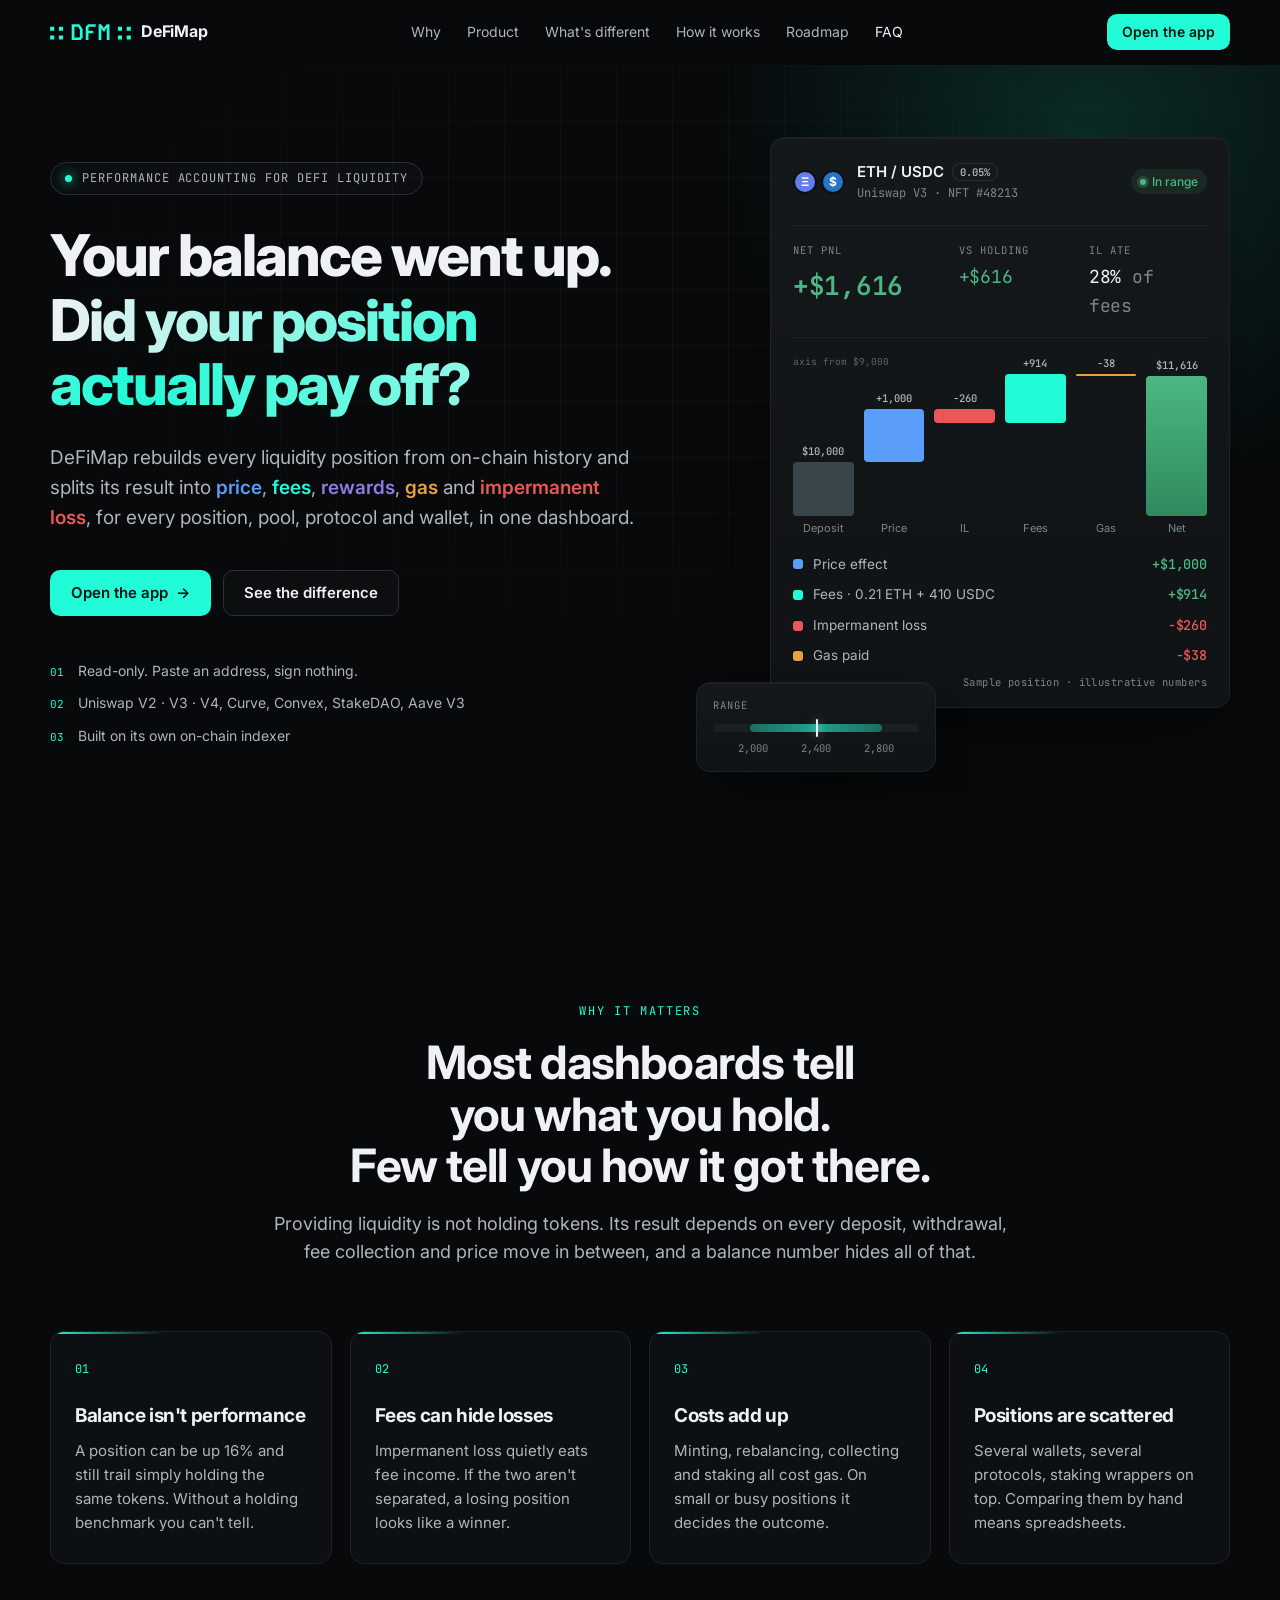
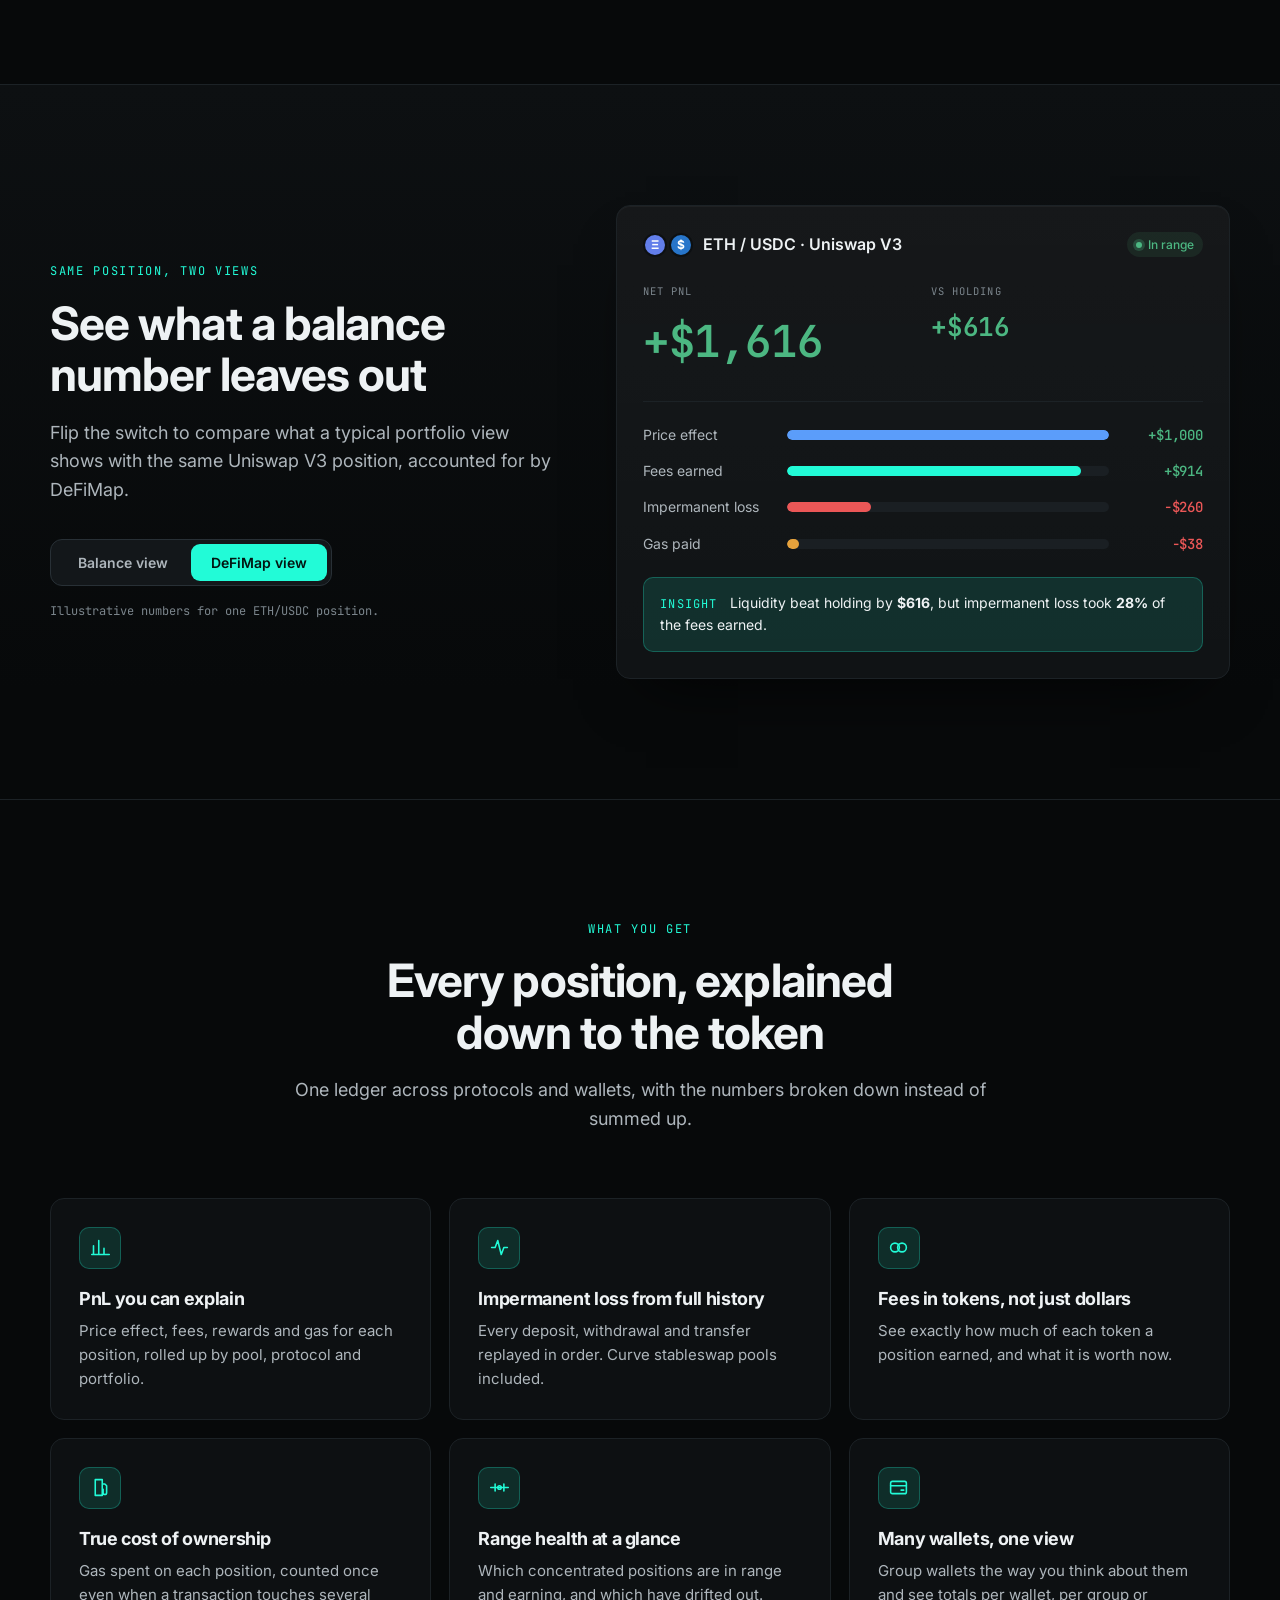
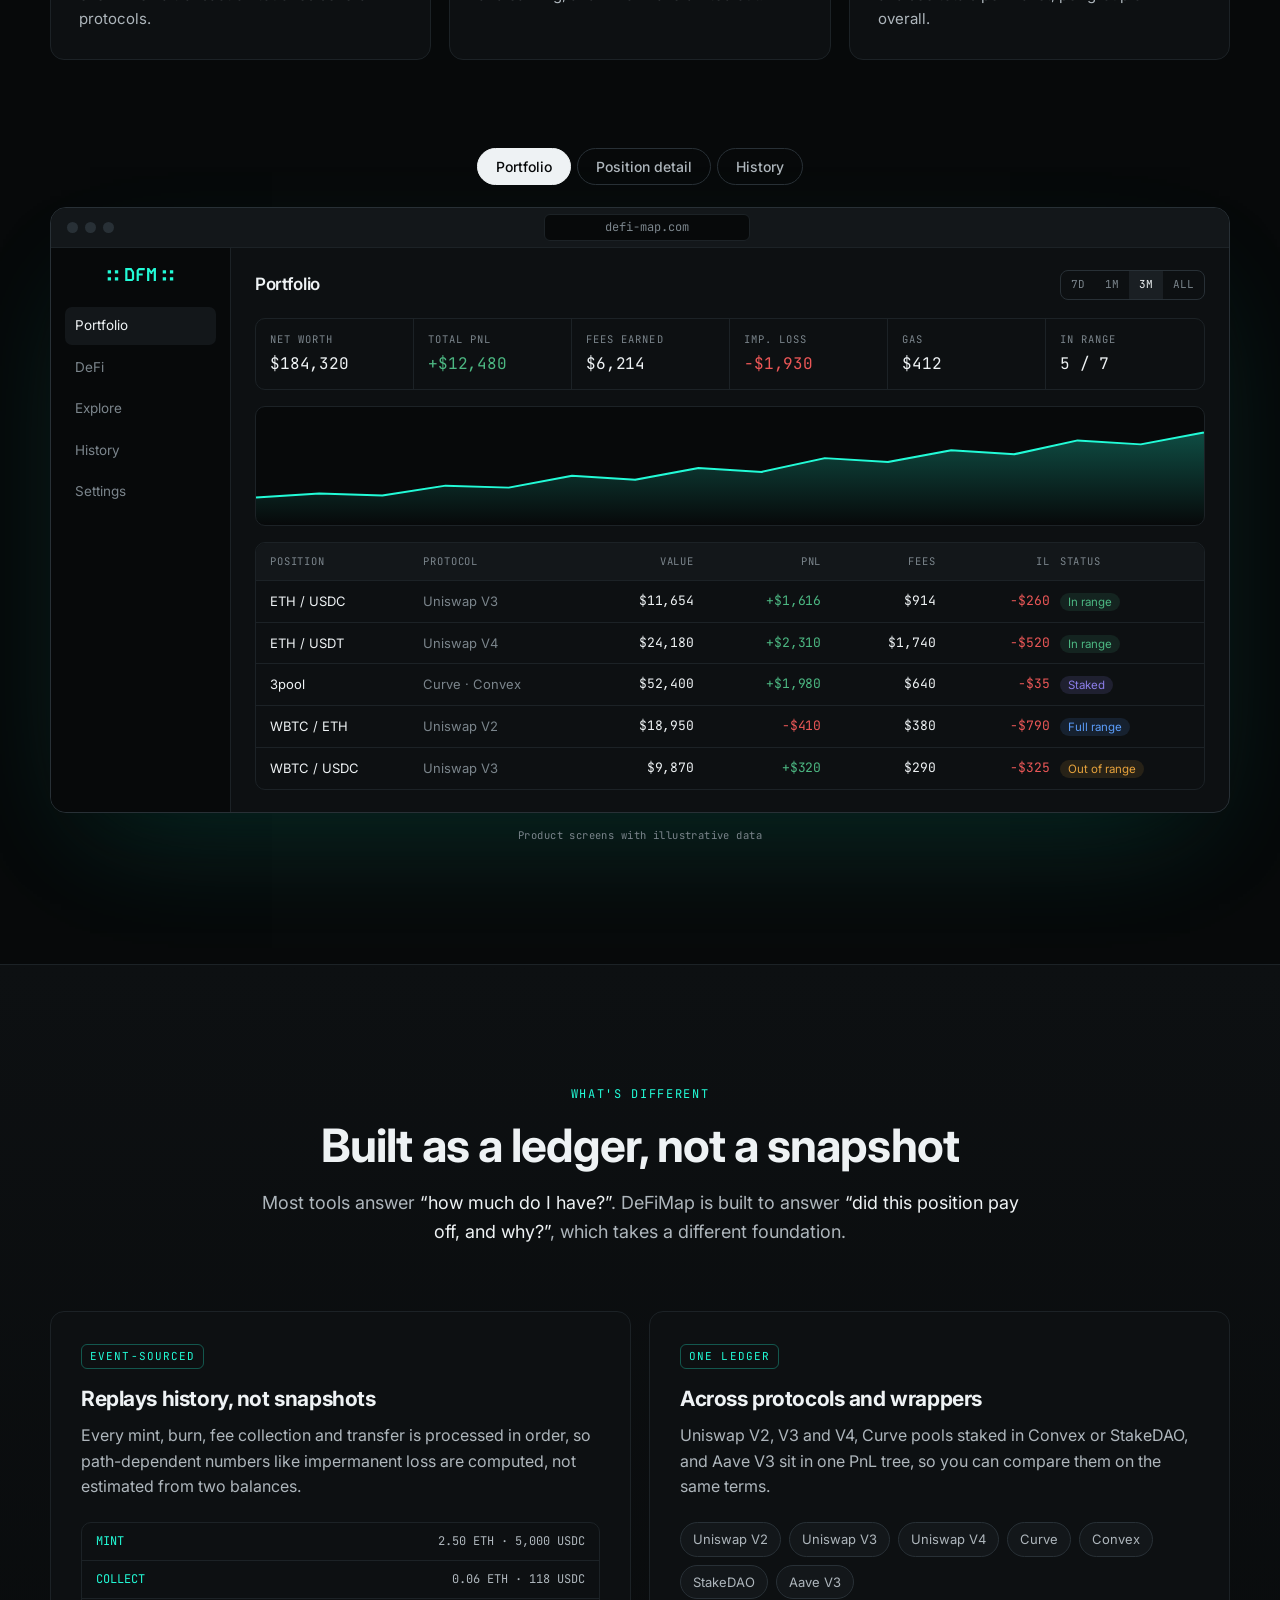
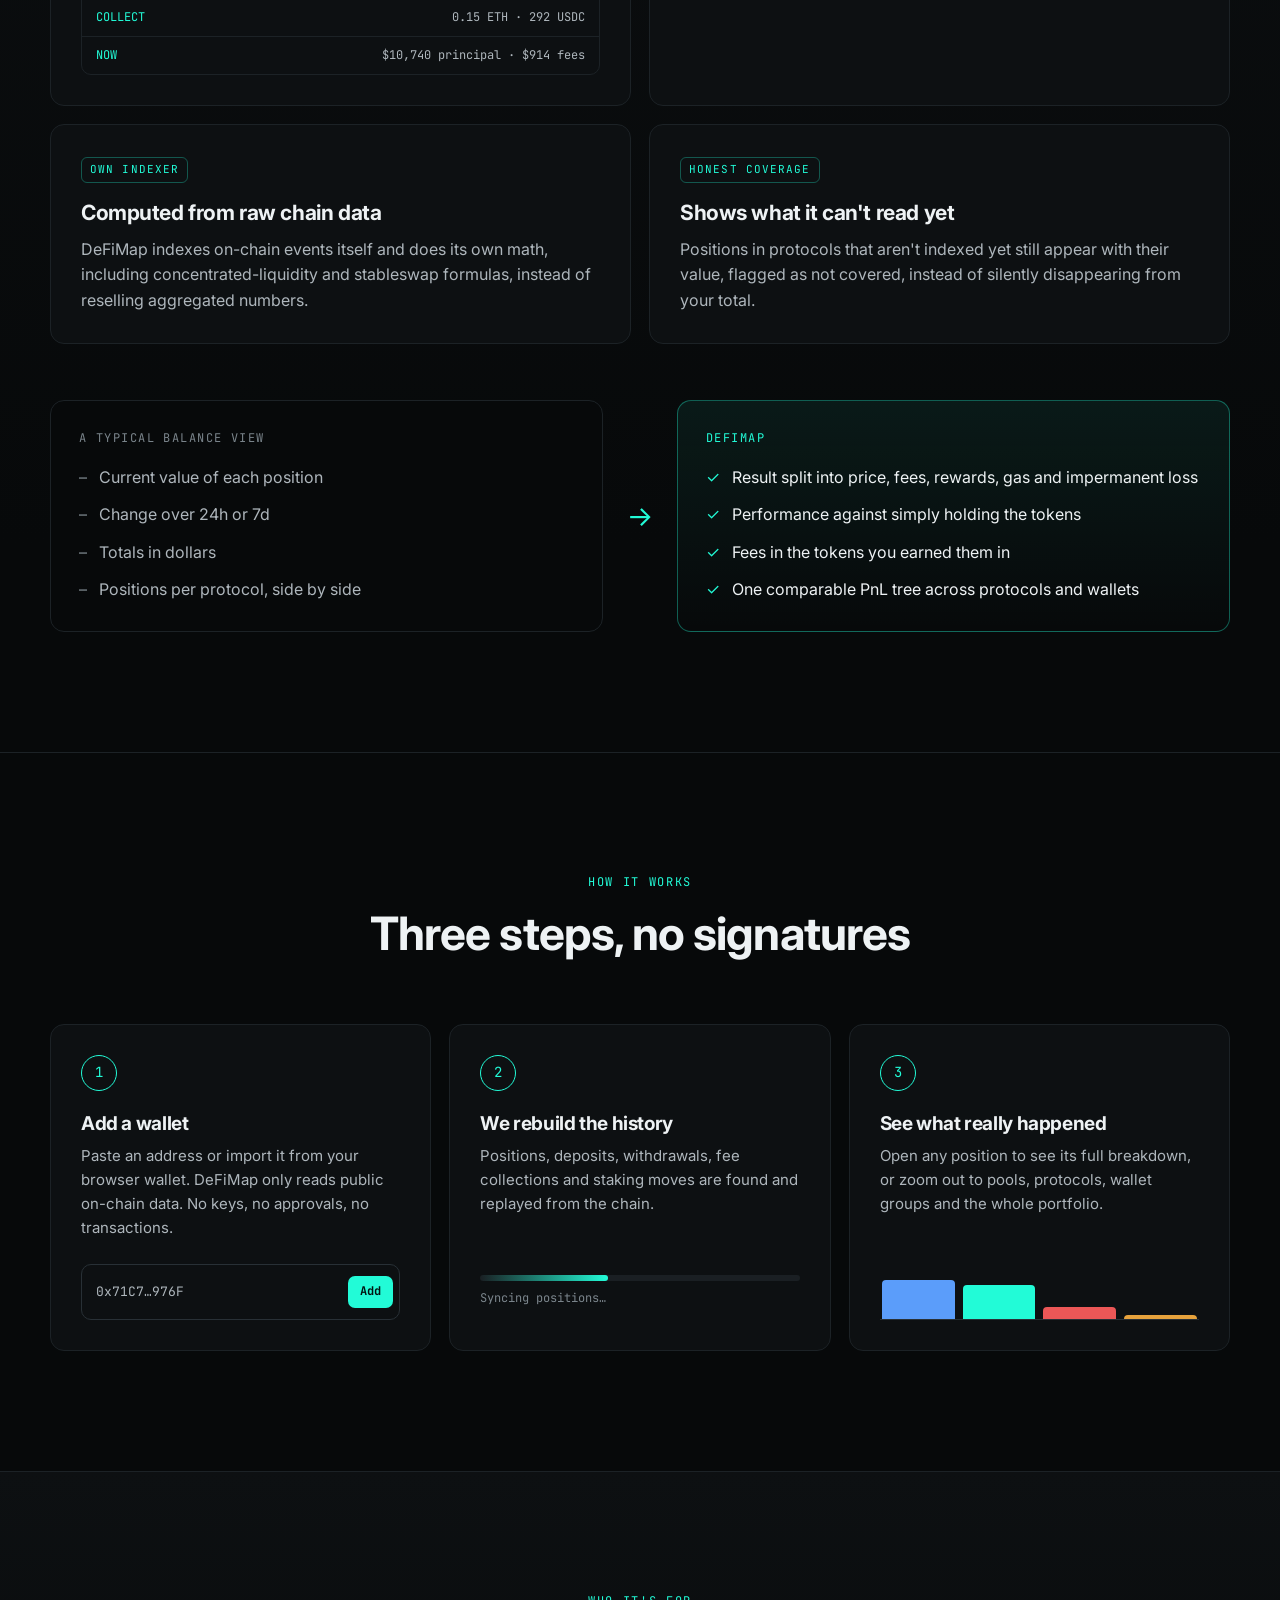
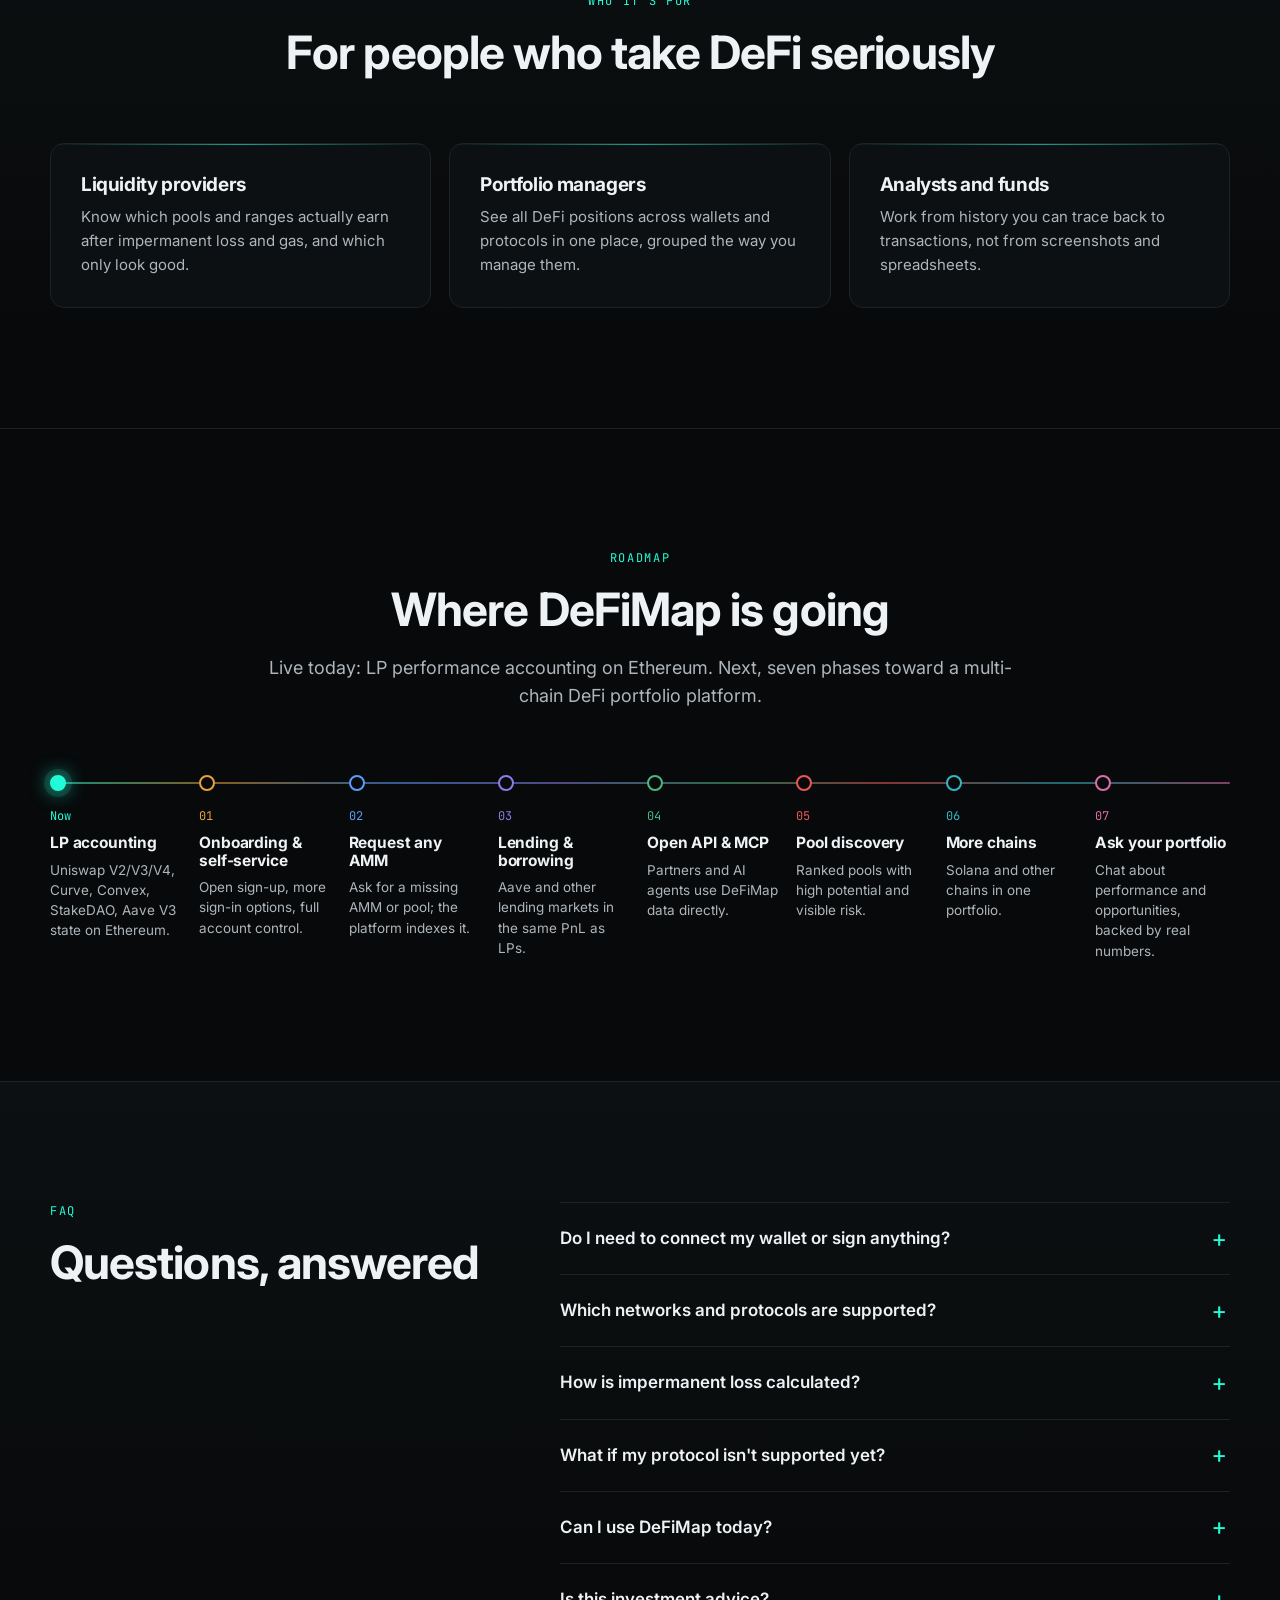
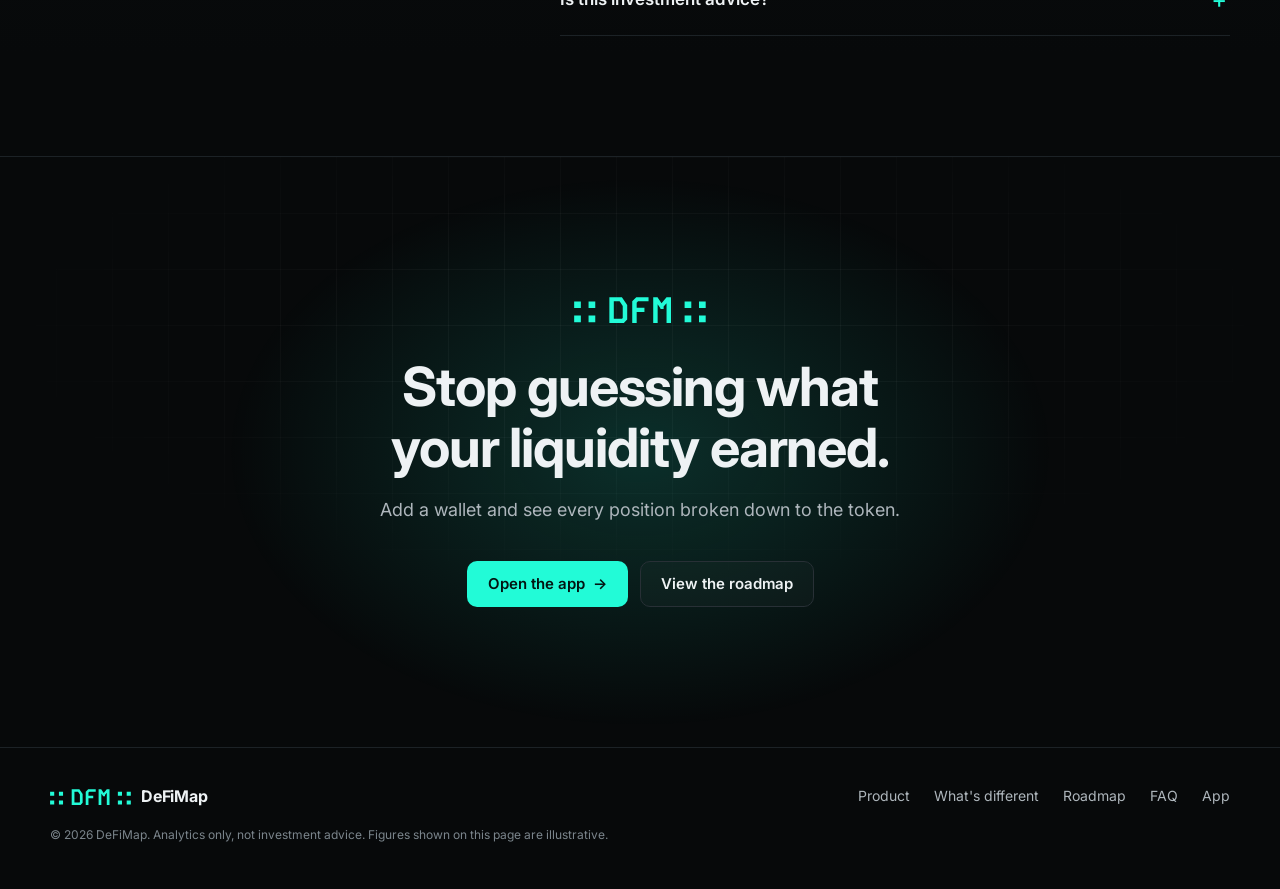
==== index.html @ 7107cd0a "Add DeFiMap landing page Signed-off-by: Artem Barger <artem@bargr.net>" ====
<!doctype html>
<html lang="en">
<head>
  <meta charset="utf-8">
  <meta name="viewport" content="width=device-width, initial-scale=1">
  <title>DeFiMap: see what your DeFi positions actually earned</title>
  <meta name="description" content="DeFiMap rebuilds every liquidity position from on-chain history and splits its result into price, fees, rewards, gas and impermanent loss, across protocols and wallets, in one dashboard.">
  <meta name="theme-color" content="#07090a">
  <meta property="og:type" content="website">
  <meta property="og:title" content="DeFiMap: see what your DeFi positions actually earned">
  <meta property="og:description" content="Performance accounting for DeFi liquidity: PnL split into price, fees, rewards, gas and impermanent loss, per position, pool and protocol.">
  <meta property="og:image" content="assets/img/og.png">
  <meta name="twitter:card" content="summary_large_image">
  <link rel="icon" href="assets/img/favicon.svg" type="image/svg+xml">
  <link rel="preconnect" href="https://fonts.googleapis.com">
  <link rel="preconnect" href="https://fonts.gstatic.com" crossorigin>
  <link href="https://fonts.googleapis.com/css2?family=Inter:wght@400;500;600;700;800&family=JetBrains+Mono:wght@400;500;600&display=swap" rel="stylesheet">
  <link rel="stylesheet" href="assets/css/site.css">
</head>
<body>
<a class="skip" href="#main">Skip to content</a>

<!-- ================= NAV ================= -->
<header class="nav" id="top">
  <div class="wrap nav-in">
    <a class="brand" href="#top" aria-label="DeFiMap home">
      <img src="assets/img/logo.svg" alt="" width="86" height="17">
      <span class="brand-name">DeFiMap</span>
    </a>
    <nav class="nav-links" aria-label="Main">
      <a href="#why">Why</a>
      <a href="#product">Product</a>
      <a href="#different">What's different</a>
      <a href="#how">How it works</a>
      <a href="#roadmap">Roadmap</a>
      <a href="#faq">FAQ</a>
    </nav>
    <div class="nav-cta">
      <a class="btn btn-primary btn-sm" href="https://defi-map.com/">Open the app</a>
      <button class="nav-toggle" aria-label="Open menu" aria-expanded="false" aria-controls="mobile-menu"><span></span><span></span></button>
    </div>
  </div>
  <div class="mobile-menu" id="mobile-menu" hidden>
    <a href="#why">Why</a><a href="#product">Product</a><a href="#different">What's different</a>
    <a href="#how">How it works</a><a href="#roadmap">Roadmap</a><a href="#faq">FAQ</a>
    <a class="btn btn-primary" href="https://defi-map.com/">Open the app</a>
  </div>
</header>

<main id="main">

<!-- ================= HERO ================= -->
<section class="hero">
  <div class="grid-bg" aria-hidden="true"></div>
  <div class="wrap hero-in">
    <div class="hero-copy">
      <p class="eyebrow"><span class="dot"></span>Performance accounting for DeFi liquidity</p>
      <h1>Your balance <span class="nowrap">went up.</span><br><span class="hl">Did your position actually pay off?</span></h1>
      <p class="lead">DeFiMap rebuilds every liquidity position from on-chain history and splits its result into
        <b class="c-price">price</b>, <b class="c-fees">fees</b>, <b class="c-rew">rewards</b>, <b class="c-gas">gas</b> and
        <b class="c-il">impermanent loss</b>, for every position, pool, protocol and wallet, in one dashboard.</p>
      <div class="hero-actions">
        <a class="btn btn-primary" href="https://defi-map.com/">Open the app <span aria-hidden="true">→</span></a>
        <a class="btn btn-ghost" href="#compare">See the difference</a>
      </div>
      <ul class="hero-facts">
        <li><span class="mono">01</span>Read-only. Paste an address, sign nothing.</li>
        <li><span class="mono">02</span>Uniswap V2 · V3 · V4, Curve, Convex, StakeDAO, Aave V3</li>
        <li><span class="mono">03</span>Built on its own on-chain indexer</li>
      </ul>
    </div>

    <!-- hero position card mock -->
    <div class="hero-visual" aria-label="Sample position breakdown">
      <div class="card pos-card float">
        <div class="pos-head">
          <div class="pair">
            <span class="tok tok-eth">Ξ</span><span class="tok tok-usdc">$</span>
            <div>
              <div class="pair-name">ETH / USDC <span class="chip">0.05%</span></div>
              <div class="muted mono xs">Uniswap V3 · NFT #48213</div>
            </div>
          </div>
          <span class="status in"><i></i>In range</span>
        </div>

        <div class="pos-kpis">
          <div><div class="label">Net PnL</div><div class="num big up" data-count="1616" data-prefix="+$">+$1,616</div></div>
          <div><div class="label">vs holding</div><div class="num up" data-count="616" data-prefix="+$">+$616</div></div>
          <div><div class="label">IL ate</div><div class="num">28% <span class="muted">of fees</span></div></div>
        </div>

        <div class="wf" role="img" aria-label="Waterfall: deposit $10,000, price +$1,000, impermanent loss −$260, fees +$914, gas −$38, net $11,616">
          <div class="wf-bars">
            <div class="wf-col"><div class="wf-bar b-dep" style="--b:0;--h:33.3" data-v="$10,000"></div><span>Deposit</span></div>
            <div class="wf-col"><div class="wf-bar b-price" style="--b:33.3;--h:33.4" data-v="+1,000"></div><span>Price</span></div>
            <div class="wf-col"><div class="wf-bar b-il" style="--b:58;--h:8.7" data-v="−260"></div><span>IL</span></div>
            <div class="wf-col"><div class="wf-bar b-fees" style="--b:58;--h:30.5" data-v="+914"></div><span>Fees</span></div>
            <div class="wf-col"><div class="wf-bar b-gas" style="--b:87.2;--h:1.3" data-v="−38"></div><span>Gas</span></div>
            <div class="wf-col"><div class="wf-bar b-net" style="--b:0;--h:87.2" data-v="$11,616"></div><span>Net</span></div>
          </div>
          <div class="wf-axis mono">axis from $9,000</div>
        </div>

        <div class="pos-rows">
          <div><span class="sw c-price-bg"></span>Price effect<b class="num up">+$1,000</b></div>
          <div><span class="sw c-fees-bg"></span>Fees · 0.21 ETH + 410 USDC<b class="num up">+$914</b></div>
          <div><span class="sw c-il-bg"></span>Impermanent loss<b class="num down">−$260</b></div>
          <div><span class="sw c-gas-bg"></span>Gas paid<b class="num down">−$38</b></div>
        </div>
        <div class="sample-tag mono">Sample position · illustrative numbers</div>
      </div>
      <div class="card mini-card mini-range float-2">
        <div class="label">Range</div>
        <div class="range">
          <div class="range-track"><div class="range-band"></div><div class="range-now"></div></div>
          <div class="range-ticks mono"><span>2,000</span><span>2,400</span><span>2,800</span></div>
        </div>
      </div>
    </div>
  </div>
</section>

<!-- ================= WHY ================= -->
<section class="section" id="why">
  <div class="wrap">
    <div class="sec-head">
      <p class="kicker">Why it matters</p>
      <h2>Most dashboards tell you what you hold.<br>Few tell you how it got there.</h2>
      <p class="sub">Providing liquidity is not holding tokens. Its result depends on every deposit, withdrawal, fee collection and price move in between, and a balance number hides all of that.</p>
    </div>
    <div class="why-grid">
      <article class="why-card reveal">
        <div class="why-n mono">01</div>
        <h3>Balance isn't performance</h3>
        <p>A position can be up 16% and still trail simply holding the same tokens. Without a holding benchmark you can't tell.</p>
      </article>
      <article class="why-card reveal">
        <div class="why-n mono">02</div>
        <h3>Fees can hide losses</h3>
        <p>Impermanent loss quietly eats fee income. If the two aren't separated, a losing position looks like a winner.</p>
      </article>
      <article class="why-card reveal">
        <div class="why-n mono">03</div>
        <h3>Costs add up</h3>
        <p>Minting, rebalancing, collecting and staking all cost gas. On small or busy positions it decides the outcome.</p>
      </article>
      <article class="why-card reveal">
        <div class="why-n mono">04</div>
        <h3>Positions are scattered</h3>
        <p>Several wallets, several protocols, staking wrappers on top. Comparing them by hand means spreadsheets.</p>
      </article>
    </div>
  </div>
</section>

<!-- ================= COMPARE (interactive) ================= -->
<section class="section section-alt" id="compare">
  <div class="wrap compare">
    <div class="compare-copy">
      <p class="kicker">Same position, two views</p>
      <h2>See what a balance number leaves out</h2>
      <p class="sub">Flip the switch to compare what a typical portfolio view shows with the same Uniswap V3 position, accounted for by DeFiMap.</p>
      <div class="switch" role="tablist" aria-label="Choose view" data-state="defimap">
        <button role="tab" aria-selected="false" data-view="tracker">Balance view</button>
        <button role="tab" aria-selected="true" data-view="defimap">DeFiMap view</button>
        <span class="switch-thumb" aria-hidden="true"></span>
      </div>
      <p class="compare-note mono xs muted">Illustrative numbers for one ETH/USDC position.</p>
    </div>

    <div class="compare-stage" data-state="defimap">
      <!-- tracker view -->
      <div class="card view view-tracker" aria-hidden="true">
        <div class="view-title"><span class="tok tok-eth">Ξ</span><span class="tok tok-usdc">$</span> ETH / USDC LP</div>
        <div class="label">Value</div>
        <div class="num huge">$11,654</div>
        <div class="num up">+$1,654 · +16.5%</div>
        <div class="tracker-q">
          <p>Was that from fees or from ETH going up?</p>
          <p>How much did gas cost?</p>
          <p>Would holding have done better?</p>
        </div>
      </div>
      <!-- defimap view -->
      <div class="card view view-dm">
        <div class="view-title"><span class="tok tok-eth">Ξ</span><span class="tok tok-usdc">$</span> ETH / USDC · Uniswap V3 <span class="status in"><i></i>In range</span></div>
        <div class="dm-top">
          <div><div class="label">Net PnL</div><div class="num huge up">+$1,616</div></div>
          <div><div class="label">vs holding</div><div class="num big up">+$616</div></div>
        </div>
        <div class="dm-bars">
          <div class="dm-row"><span>Price effect</span><div class="dm-track"><i class="c-price-bg" style="--w:100%"></i></div><b class="num up">+$1,000</b></div>
          <div class="dm-row"><span>Fees earned</span><div class="dm-track"><i class="c-fees-bg" style="--w:91.4%"></i></div><b class="num up">+$914</b></div>
          <div class="dm-row"><span>Impermanent loss</span><div class="dm-track"><i class="c-il-bg" style="--w:26%"></i></div><b class="num down">−$260</b></div>
          <div class="dm-row"><span>Gas paid</span><div class="dm-track"><i class="c-gas-bg" style="--w:3.8%"></i></div><b class="num down">−$38</b></div>
        </div>
        <div class="dm-insight"><span class="mono xs">Insight</span> Liquidity beat holding by <b>$616</b>, but impermanent loss took <b>28%</b> of the fees earned.</div>
      </div>
    </div>
  </div>
</section>

<!-- ================= PRODUCT ================= -->
<section class="section" id="product">
  <div class="wrap">
    <div class="sec-head">
      <p class="kicker">What you get</p>
      <h2>Every position, explained down to the token</h2>
      <p class="sub">One ledger across protocols and wallets, with the numbers broken down instead of summed up.</p>
    </div>

    <div class="feat-grid">
      <article class="feat reveal">
        <div class="ico" aria-hidden="true"><svg viewBox="0 0 24 24"><path d="M4 20V10M10 20V4M16 20v-7M22 20H2"/></svg></div>
        <h3>PnL you can explain</h3>
        <p>Price effect, fees, rewards and gas for each position, rolled up by pool, protocol and portfolio.</p>
      </article>
      <article class="feat reveal">
        <div class="ico" aria-hidden="true"><svg viewBox="0 0 24 24"><path d="M3 12h4l3-8 4 16 3-8h4"/></svg></div>
        <h3>Impermanent loss from full history</h3>
        <p>Every deposit, withdrawal and transfer replayed in order. Curve stableswap pools included.</p>
      </article>
      <article class="feat reveal">
        <div class="ico" aria-hidden="true"><svg viewBox="0 0 24 24"><circle cx="8" cy="12" r="5"/><circle cx="16" cy="12" r="5"/></svg></div>
        <h3>Fees in tokens, not just dollars</h3>
        <p>See exactly how much of each token a position earned, and what it is worth now.</p>
      </article>
      <article class="feat reveal">
        <div class="ico" aria-hidden="true"><svg viewBox="0 0 24 24"><path d="M6 3h8v18H6zM14 8h3l2 2v8a2 2 0 0 1-4 0v-4h-1"/></svg></div>
        <h3>True cost of ownership</h3>
        <p>Gas spent on each position, counted once even when a transaction touches several protocols.</p>
      </article>
      <article class="feat reveal">
        <div class="ico" aria-hidden="true"><svg viewBox="0 0 24 24"><path d="M2 12h20M7 8v8M17 8v8"/><circle cx="12" cy="12" r="2"/></svg></div>
        <h3>Range health at a glance</h3>
        <p>Which concentrated positions are in range and earning, and which have drifted out.</p>
      </article>
      <article class="feat reveal">
        <div class="ico" aria-hidden="true"><svg viewBox="0 0 24 24"><rect x="3" y="5" width="18" height="14" rx="2"/><path d="M3 10h18M15 15h3"/></svg></div>
        <h3>Many wallets, one view</h3>
        <p>Group wallets the way you think about them and see totals per wallet, per group or overall.</p>
      </article>
    </div>

    <!-- product mockup with tabs -->
    <div class="showcase reveal">
      <div class="tabs" role="tablist" aria-label="Product screens">
        <button role="tab" aria-selected="true" aria-controls="tab-portfolio" id="t-portfolio">Portfolio</button>
        <button role="tab" aria-selected="false" aria-controls="tab-position" id="t-position">Position detail</button>
        <button role="tab" aria-selected="false" aria-controls="tab-history" id="t-history">History</button>
      </div>

      <div class="browser">
        <div class="browser-bar"><i></i><i></i><i></i><span class="url mono">defi-map.com</span></div>
        <div class="app">
          <aside class="app-side" aria-hidden="true">
            <img src="assets/img/logo.svg" alt="" class="app-logo">
            <span class="side-i on">Portfolio</span><span class="side-i">DeFi</span><span class="side-i">Explore</span><span class="side-i">History</span><span class="side-i">Settings</span>
          </aside>

          <!-- portfolio -->
          <div class="app-main" role="tabpanel" id="tab-portfolio" aria-labelledby="t-portfolio">
            <div class="app-head"><h4>Portfolio</h4><div class="seg mono"><span>7D</span><span>1M</span><span class="on">3M</span><span>ALL</span></div></div>
            <div class="kpis">
              <div class="kpi"><div class="label">Net worth</div><div class="num">$184,320</div></div>
              <div class="kpi"><div class="label">Total PnL</div><div class="num up">+$12,480</div></div>
              <div class="kpi"><div class="label">Fees earned</div><div class="num">$6,214</div></div>
              <div class="kpi"><div class="label">Imp. loss</div><div class="num down">−$1,930</div></div>
              <div class="kpi"><div class="label">Gas</div><div class="num">$412</div></div>
              <div class="kpi"><div class="label">In range</div><div class="num">5 / 7</div></div>
            </div>
            <div class="chart">
              <svg viewBox="0 0 600 120" preserveAspectRatio="none" aria-hidden="true">
                <defs><linearGradient id="g1" x1="0" x2="0" y1="0" y2="1"><stop offset="0" stop-color="#22FBD7" stop-opacity=".28"/><stop offset="1" stop-color="#22FBD7" stop-opacity="0"/></linearGradient></defs>
                <path class="chart-area" d="M0,92 L40,88 L80,90 L120,80 L160,82 L200,70 L240,74 L280,62 L320,66 L360,52 L400,56 L440,44 L480,48 L520,34 L560,38 L600,26 L600,120 L0,120Z" fill="url(#g1)"/>
                <path class="chart-line" d="M0,92 L40,88 L80,90 L120,80 L160,82 L200,70 L240,74 L280,62 L320,66 L360,52 L400,56 L440,44 L480,48 L520,34 L560,38 L600,26" fill="none" stroke="#22FBD7" stroke-width="2"/>
              </svg>
            </div>
            <div class="tbl" role="table" aria-label="Positions">
              <div class="tr th" role="row"><span>Position</span><span>Protocol</span><span class="r">Value</span><span class="r">PnL</span><span class="r">Fees</span><span class="r">IL</span><span>Status</span></div>
              <div class="tr" role="row"><span>ETH / USDC</span><span class="muted">Uniswap V3</span><span class="r num">$11,654</span><span class="r num up">+$1,616</span><span class="r num">$914</span><span class="r num down">−$260</span><span><em class="st in">In range</em></span></div>
              <div class="tr" role="row"><span>ETH / USDT</span><span class="muted">Uniswap V4</span><span class="r num">$24,180</span><span class="r num up">+$2,310</span><span class="r num">$1,740</span><span class="r num down">−$520</span><span><em class="st in">In range</em></span></div>
              <div class="tr" role="row"><span>3pool</span><span class="muted">Curve · Convex</span><span class="r num">$52,400</span><span class="r num up">+$1,980</span><span class="r num">$640</span><span class="r num down">−$35</span><span><em class="st stk">Staked</em></span></div>
              <div class="tr" role="row"><span>WBTC / ETH</span><span class="muted">Uniswap V2</span><span class="r num">$18,950</span><span class="r num down">−$410</span><span class="r num">$380</span><span class="r num down">−$790</span><span><em class="st full">Full range</em></span></div>
              <div class="tr" role="row"><span>WBTC / USDC</span><span class="muted">Uniswap V3</span><span class="r num">$9,870</span><span class="r num up">+$320</span><span class="r num">$290</span><span class="r num down">−$325</span><span><em class="st out">Out of range</em></span></div>
            </div>
          </div>

          <!-- position detail -->
          <div class="app-main" role="tabpanel" id="tab-position" aria-labelledby="t-position" hidden>
            <div class="app-head"><h4>ETH / USDC · Uniswap V3 · 0.05%</h4><em class="st in">In range</em></div>
            <div class="kpis kpis-5">
              <div class="kpi"><div class="label">Value</div><div class="num">$11,654</div></div>
              <div class="kpi"><div class="label">PnL</div><div class="num up">+$1,616</div></div>
              <div class="kpi"><div class="label">Fees</div><div class="num">$914</div></div>
              <div class="kpi"><div class="label">Gas</div><div class="num">$38 <span class="muted xs">2.4%</span></div></div>
              <div class="kpi"><div class="label">Imp. loss</div><div class="num down">−$260</div></div>
            </div>
            <div class="pd-grid">
              <div class="pd-box">
                <div class="label">PnL breakdown</div>
                <div class="dm-row"><span>Price</span><div class="dm-track"><i class="c-price-bg" style="--w:100%"></i></div><b class="num up">+$1,000</b></div>
                <div class="dm-row"><span>Fees</span><div class="dm-track"><i class="c-fees-bg" style="--w:91.4%"></i></div><b class="num up">+$914</b></div>
                <div class="dm-row"><span>Imp. loss</span><div class="dm-track"><i class="c-il-bg" style="--w:26%"></i></div><b class="num down">−$260</b></div>
                <div class="dm-row"><span>Gas</span><div class="dm-track"><i class="c-gas-bg" style="--w:3.8%"></i></div><b class="num down">−$38</b></div>
              </div>
              <div class="pd-box">
                <div class="label">Range · ETH price in USDC</div>
                <div class="range lg">
                  <div class="range-track"><div class="range-band"></div><div class="range-now"></div></div>
                  <div class="range-ticks mono"><span>2,000</span><span>now 2,400</span><span>2,800</span></div>
                </div>
                <div class="label" style="margin-top:14px">Fees earned, in tokens</div>
                <div class="tok-rows">
                  <div><span class="tok tok-eth">Ξ</span>0.21 ETH<b class="num">$504</b></div>
                  <div><span class="tok tok-usdc">$</span>410 USDC<b class="num">$410</b></div>
                </div>
              </div>
            </div>
          </div>

          <!-- history -->
          <div class="app-main" role="tabpanel" id="tab-history" aria-labelledby="t-history" hidden>
            <div class="app-head"><h4>Transaction history</h4><div class="seg mono"><span class="on">All</span><span>Deposit</span><span>Collect</span><span>Stake</span></div></div>
            <div class="tbl tbl-h" role="table" aria-label="History">
              <div class="tr th" role="row"><span>Type</span><span>Position</span><span>Protocol</span><span class="r">Amount</span><span class="r">Gas</span></div>
              <div class="tr" role="row"><span><em class="ev ev-col">Collect</em></span><span>ETH / USDC</span><span class="muted">Uniswap V3</span><span class="r num">0.06 ETH + 118 USDC</span><span class="r num">$4.10</span></div>
              <div class="tr" role="row"><span><em class="ev ev-stk">Stake</em></span><span>3pool LP</span><span class="muted">Convex</span><span class="r num">51,800 3CRV</span><span class="r num">$6.80</span></div>
              <div class="tr" role="row"><span><em class="ev ev-dep">Deposit</em></span><span>ETH / USDT</span><span class="muted">Uniswap V4</span><span class="r num">4.0 ETH + 9,600 USDT</span><span class="r num">$9.20</span></div>
              <div class="tr" role="row"><span><em class="ev ev-wd">Withdraw</em></span><span>WBTC / USDC</span><span class="muted">Uniswap V3</span><span class="r num">0.03 WBTC + 1,940 USDC</span><span class="r num">$5.40</span></div>
              <div class="tr" role="row"><span><em class="ev ev-swp">Swap</em></span><span>USDC → ETH</span><span class="muted">Wallet</span><span class="r num">2,000 USDC</span><span class="r num">$3.30</span></div>
              <div class="tr" role="row"><span><em class="ev ev-dep">Deposit</em></span><span>ETH / USDC</span><span class="muted">Uniswap V3</span><span class="r num">2.5 ETH + 5,000 USDC</span><span class="r num">$11.60</span></div>
            </div>
          </div>
        </div>
      </div>
      <p class="sample-tag mono center">Product screens with illustrative data</p>
    </div>
  </div>
</section>

<!-- ================= DIFFERENT ================= -->
<section class="section section-alt" id="different">
  <div class="wrap">
    <div class="sec-head">
      <p class="kicker">What's different</p>
      <h2>Built as a ledger, not a snapshot</h2>
      <p class="sub">Most tools answer <em>“how much do I have?”</em>. DeFiMap is built to answer <em>“did this position pay off, and why?”</em>, which takes a different foundation.</p>
    </div>
    <div class="diff-grid">
      <article class="diff reveal">
        <div class="diff-tag mono">Event-sourced</div>
        <h3>Replays history, not snapshots</h3>
        <p>Every mint, burn, fee collection and transfer is processed in order, so path-dependent numbers like impermanent loss are computed, not estimated from two balances.</p>
        <div class="ledger mono" aria-hidden="true">
          <div><span>MINT</span><span>2.50 ETH · 5,000 USDC</span></div>
          <div><span>COLLECT</span><span>0.06 ETH · 118 USDC</span></div>
          <div><span>COLLECT</span><span>0.15 ETH · 292 USDC</span></div>
          <div><span>NOW</span><span>$10,740 principal · $914 fees</span></div>
        </div>
      </article>
      <article class="diff reveal">
        <div class="diff-tag mono">One ledger</div>
        <h3>Across protocols and wrappers</h3>
        <p>Uniswap V2, V3 and V4, Curve pools staked in Convex or StakeDAO, and Aave V3 sit in one PnL tree, so you can compare them on the same terms.</p>
        <div class="proto-cloud" aria-hidden="true">
          <span>Uniswap V2</span><span>Uniswap V3</span><span>Uniswap V4</span><span>Curve</span><span>Convex</span><span>StakeDAO</span><span>Aave V3</span>
        </div>
      </article>
      <article class="diff reveal">
        <div class="diff-tag mono">Own indexer</div>
        <h3>Computed from raw chain data</h3>
        <p>DeFiMap indexes on-chain events itself and does its own math, including concentrated-liquidity and stableswap formulas, instead of reselling aggregated numbers.</p>
      </article>
      <article class="diff reveal">
        <div class="diff-tag mono">Honest coverage</div>
        <h3>Shows what it can't read yet</h3>
        <p>Positions in protocols that aren't indexed yet still appear with their value, flagged as not covered, instead of silently disappearing from your total.</p>
      </article>
    </div>

    <div class="contrast reveal">
      <div class="contrast-col">
        <div class="contrast-h mono">A typical balance view</div>
        <ul>
          <li>Current value of each position</li>
          <li>Change over 24h or 7d</li>
          <li>Totals in dollars</li>
          <li>Positions per protocol, side by side</li>
        </ul>
      </div>
      <div class="contrast-arrow" aria-hidden="true">→</div>
      <div class="contrast-col dm">
        <div class="contrast-h mono">DeFiMap</div>
        <ul>
          <li>Result split into price, fees, rewards, gas and impermanent loss</li>
          <li>Performance against simply holding the tokens</li>
          <li>Fees in the tokens you earned them in</li>
          <li>One comparable PnL tree across protocols and wallets</li>
        </ul>
      </div>
    </div>
  </div>
</section>

<!-- ================= HOW ================= -->
<section class="section" id="how">
  <div class="wrap">
    <div class="sec-head">
      <p class="kicker">How it works</p>
      <h2>Three steps, no signatures</h2>
    </div>
    <ol class="steps">
      <li class="step reveal">
        <div class="step-n mono">1</div>
        <h3>Add a wallet</h3>
        <p>Paste an address or import it from your browser wallet. DeFiMap only reads public on-chain data. No keys, no approvals, no transactions.</p>
        <div class="input-mock mono" aria-hidden="true"><span>0x71C7…976F</span><b>Add</b></div>
      </li>
      <li class="step reveal">
        <div class="step-n mono">2</div>
        <h3>We rebuild the history</h3>
        <p>Positions, deposits, withdrawals, fee collections and staking moves are found and replayed from the chain.</p>
        <div class="sync-mock" aria-hidden="true"><div class="sync-bar"><i></i></div><span class="mono xs muted">Syncing positions…</span></div>
      </li>
      <li class="step reveal">
        <div class="step-n mono">3</div>
        <h3>See what really happened</h3>
        <p>Open any position to see its full breakdown, or zoom out to pools, protocols, wallet groups and the whole portfolio.</p>
        <div class="mini-bars" aria-hidden="true"><i style="--h:70%" class="c-price-bg"></i><i style="--h:62%" class="c-fees-bg"></i><i style="--h:22%" class="c-il-bg"></i><i style="--h:8%" class="c-gas-bg"></i></div>
      </li>
    </ol>
  </div>
</section>

<!-- ================= WHO ================= -->
<section class="section section-alt" id="who">
  <div class="wrap">
    <div class="sec-head">
      <p class="kicker">Who it's for</p>
      <h2>For people who take DeFi seriously</h2>
    </div>
    <div class="who-grid">
      <article class="who reveal">
        <h3>Liquidity providers</h3>
        <p>Know which pools and ranges actually earn after impermanent loss and gas, and which only look good.</p>
      </article>
      <article class="who reveal">
        <h3>Portfolio managers</h3>
        <p>See all DeFi positions across wallets and protocols in one place, grouped the way you manage them.</p>
      </article>
      <article class="who reveal">
        <h3>Analysts and funds</h3>
        <p>Work from history you can trace back to transactions, not from screenshots and spreadsheets.</p>
      </article>
    </div>
  </div>
</section>

<!-- ================= ROADMAP ================= -->
<section class="section" id="roadmap">
  <div class="wrap">
    <div class="sec-head">
      <p class="kicker">Roadmap</p>
      <h2>Where DeFiMap is going</h2>
      <p class="sub">Live today: LP performance accounting on Ethereum. Next, seven phases toward a multi-chain DeFi portfolio platform.</p>
    </div>
    <div class="rm">
      <div class="rm-line" aria-hidden="true"></div>
      <div class="rm-item live reveal"><div class="rm-dot"></div><div class="rm-n mono">Now</div><h3>LP accounting</h3><p>Uniswap V2/V3/V4, Curve, Convex, StakeDAO, Aave V3 state on Ethereum.</p></div>
      <div class="rm-item reveal" style="--c:var(--c1)"><div class="rm-dot"></div><div class="rm-n mono">01</div><h3>Onboarding &amp; self-service</h3><p>Open sign-up, more sign-in options, full account control.</p></div>
      <div class="rm-item reveal" style="--c:var(--c2)"><div class="rm-dot"></div><div class="rm-n mono">02</div><h3>Request any AMM</h3><p>Ask for a missing AMM or pool; the platform indexes it.</p></div>
      <div class="rm-item reveal" style="--c:var(--c3)"><div class="rm-dot"></div><div class="rm-n mono">03</div><h3>Lending &amp; borrowing</h3><p>Aave and other lending markets in the same PnL as LPs.</p></div>
      <div class="rm-item reveal" style="--c:var(--c4)"><div class="rm-dot"></div><div class="rm-n mono">04</div><h3>Open API &amp; MCP</h3><p>Partners and AI agents use DeFiMap data directly.</p></div>
      <div class="rm-item reveal" style="--c:var(--c5)"><div class="rm-dot"></div><div class="rm-n mono">05</div><h3>Pool discovery</h3><p>Ranked pools with high potential and visible risk.</p></div>
      <div class="rm-item reveal" style="--c:var(--c6)"><div class="rm-dot"></div><div class="rm-n mono">06</div><h3>More chains</h3><p>Solana and other chains in one portfolio.</p></div>
      <div class="rm-item reveal" style="--c:var(--c7)"><div class="rm-dot"></div><div class="rm-n mono">07</div><h3>Ask your portfolio</h3><p>Chat about performance and opportunities, backed by real numbers.</p></div>
    </div>
  </div>
</section>

<!-- ================= FAQ ================= -->
<section class="section section-alt" id="faq">
  <div class="wrap faq-wrap">
    <div class="sec-head left">
      <p class="kicker">FAQ</p>
      <h2>Questions, answered</h2>
    </div>
    <div class="faq">
      <details>
        <summary>Do I need to connect my wallet or sign anything?</summary>
        <p>No. You paste an address or import it from your browser wallet. DeFiMap only reads public on-chain data. It never asks for signatures, approvals or keys, and it can't move funds.</p>
      </details>
      <details>
        <summary>Which networks and protocols are supported?</summary>
        <p>Today: Ethereum mainnet with Uniswap V2, V3 and V4, Curve (including pools staked in Convex and StakeDAO) and Aave V3 positions. More chains and protocols are on the roadmap.</p>
      </details>
      <details>
        <summary>How is impermanent loss calculated?</summary>
        <p>Against simply holding the tokens you deposited. DeFiMap replays every deposit, withdrawal and transfer of the position in order, so adding or removing liquidity along the way is accounted for.</p>
      </details>
      <details>
        <summary>What if my protocol isn't supported yet?</summary>
        <p>Those positions still show up with their value, marked as not indexed, so your total stays honest. Requesting support for a new AMM is the next phase on the roadmap.</p>
      </details>
      <details>
        <summary>Can I use DeFiMap today?</summary>
        <p>DeFiMap is in closed beta. You sign in with Google, and access is currently by invitation. Open sign-up is the first phase on the roadmap.</p>
      </details>
      <details>
        <summary>Is this investment advice?</summary>
        <p>No. DeFiMap is an analytics tool. It shows what happened to your positions and why; decisions stay with you.</p>
      </details>
    </div>
  </div>
</section>

<!-- ================= CTA ================= -->
<section class="cta">
  <div class="grid-bg" aria-hidden="true"></div>
  <div class="wrap cta-in">
    <img src="assets/img/logo.svg" alt="" class="cta-logo">
    <h2>Stop guessing what your liquidity earned.</h2>
    <p class="sub">Add a wallet and see every position broken down to the token.</p>
    <div class="hero-actions center">
      <a class="btn btn-primary" href="https://defi-map.com/">Open the app <span aria-hidden="true">→</span></a>
      <a class="btn btn-ghost" href="#roadmap">View the roadmap</a>
    </div>
  </div>
</section>

</main>

<footer class="foot">
  <div class="wrap foot-in">
    <div class="brand"><img src="assets/img/logo.svg" alt="" width="70" height="14"><span class="brand-name">DeFiMap</span></div>
    <nav aria-label="Footer"><a href="#product">Product</a><a href="#different">What's different</a><a href="#roadmap">Roadmap</a><a href="#faq">FAQ</a><a href="https://defi-map.com/">App</a></nav>
    <p class="muted xs">© <span id="year">2026</span> DeFiMap. Analytics only, not investment advice. Figures shown on this page are illustrative.</p>
  </div>
</footer>

<script src="assets/js/site.js" defer></script>
</body>
</html>
---- assets/css/site.css ----
/* DeFiMap landing. Palette follows the app's Ledgerline tokens plus the logo cyan. */
:root {
  --bg: #07090a;
  --bg-1: #0d1012;
  --bg-2: #13171a;
  --bg-3: #1a1f23;
  --line: #1c2226;
  --line-2: #283036;
  --fg: #eef2f4;
  --fg-1: #aeb6bc;
  --fg-2: #7b858c;
  --brand: #22fbd7;
  --brand-soft: rgba(34, 251, 215, .12);
  --amber: #e6a23c;
  --up: #4cb782;
  --down: #eb5757;
  --c-price: #5b9dfa;
  --c-fees: #22fbd7;
  --c-rew: #8b7de8;
  --c-gas: #e6a23c;
  --c-il: #eb5757;
  --c1: #e6a23c; --c2: #5b9dfa; --c3: #8b7de8; --c4: #4cb782;
  --c5: #eb5757; --c6: #35b6c4; --c7: #dd6fa8;
  --r: 14px;
  --r-sm: 8px;
  --wrap: 1180px;
  --font: "Inter", system-ui, -apple-system, "Segoe UI", sans-serif;
  --mono: "JetBrains Mono", ui-monospace, SFMono-Regular, Menlo, monospace;
  --ease: cubic-bezier(.2, .7, .2, 1);
}

*, *::before, *::after { box-sizing: border-box; }
html { scroll-behavior: smooth; scroll-padding-top: 76px; }
body {
  margin: 0; background: var(--bg); color: var(--fg);
  font: 16px/1.6 var(--font); -webkit-font-smoothing: antialiased;
  text-rendering: optimizeLegibility; overflow-x: hidden;
}
img { max-width: 100%; display: block; }
a { color: inherit; text-decoration: none; }
h1, h2, h3, h4 { margin: 0; line-height: 1.12; letter-spacing: -.02em; }
p { margin: 0; }
:focus-visible { outline: 2px solid var(--c-price); outline-offset: 2px; border-radius: 4px; }
.wrap { width: min(var(--wrap), 100% - 48px); margin-inline: auto; }
.mono { font-family: var(--mono); }
.num { font-family: var(--mono); font-variant-numeric: tabular-nums; letter-spacing: -.01em; color: var(--fg); }
.xs { font-size: 12px; }
.muted { color: var(--fg-2); }
.up { color: var(--up) !important; }
.down { color: var(--down) !important; }
.center { text-align: center; justify-content: center; }
.skip { position: absolute; left: -999px; top: 8px; background: var(--brand); color: #000; padding: 8px 12px; border-radius: 6px; z-index: 100; }
.skip:focus { left: 8px; }

.c-price { color: var(--c-price); } .c-fees { color: var(--c-fees); } .c-rew { color: var(--c-rew); }
.c-gas { color: var(--c-gas); } .c-il { color: var(--c-il); }
.c-price-bg { background: var(--c-price); } .c-fees-bg { background: var(--c-fees); } .c-il-bg { background: var(--c-il); }
.c-gas-bg { background: var(--c-gas); }

/* ---------- buttons ---------- */
.btn {
  display: inline-flex; align-items: center; gap: 8px; height: 46px; padding: 0 20px;
  border-radius: 10px; font-weight: 600; font-size: 15px; border: 1px solid transparent;
  transition: transform .2s var(--ease), background .2s, border-color .2s, box-shadow .2s;
  white-space: nowrap;
}
.btn-sm { height: 36px; padding: 0 14px; font-size: 14px; }
.btn-primary { background: var(--brand); color: #031512; box-shadow: 0 0 0 0 rgba(34,251,215,.0); }
.btn-primary:hover { transform: translateY(-1px); box-shadow: 0 8px 30px -8px rgba(34,251,215,.55); }
.btn-ghost { border-color: var(--line-2); color: var(--fg); background: rgba(255,255,255,.02); }
.btn-ghost:hover { border-color: var(--fg-2); background: rgba(255,255,255,.05); }

/* ---------- nav ---------- */
.nav {
  position: sticky; top: 0; z-index: 50;
  background: rgba(7, 9, 10, .6); backdrop-filter: blur(14px) saturate(140%);
  -webkit-backdrop-filter: blur(14px) saturate(140%);
  border-bottom: 1px solid transparent; transition: border-color .3s, background .3s;
}
.nav.scrolled { border-bottom-color: var(--line); background: rgba(7, 9, 10, .85); }
.nav-in { height: 64px; display: flex; align-items: center; justify-content: space-between; gap: 24px; }
.brand { display: flex; align-items: center; gap: 10px; }
.brand img { height: 16px; width: auto; }
.brand-name { font-weight: 700; letter-spacing: -.01em; }
.nav-links { display: flex; gap: 26px; font-size: 14px; color: var(--fg-1); }
.nav-links a { transition: color .2s; }
.nav-links a:hover, .nav-links a.active { color: var(--fg); }
.nav-cta { display: flex; align-items: center; gap: 10px; }
.nav-toggle { display: none; width: 40px; height: 36px; border: 1px solid var(--line-2); border-radius: 8px; background: transparent; cursor: pointer; padding: 0 10px; }
.nav-toggle span { display: block; height: 1.5px; background: var(--fg); margin: 5px 0; transition: transform .25s; }
.nav-toggle[aria-expanded="true"] span:first-child { transform: translateY(3.25px) rotate(45deg); }
.nav-toggle[aria-expanded="true"] span:last-child { transform: translateY(-3.25px) rotate(-45deg); }
.mobile-menu { display: grid; gap: 4px; padding: 8px 24px 20px; border-top: 1px solid var(--line); }
.mobile-menu a:not(.btn) { padding: 12px 0; border-bottom: 1px solid var(--line); color: var(--fg-1); }
.mobile-menu .btn { margin-top: 12px; justify-content: center; }
.mobile-menu[hidden] { display: none; }

/* ---------- shared ---------- */
.grid-bg {
  position: absolute; inset: 0; pointer-events: none;
  background-image:
    linear-gradient(to right, rgba(255,255,255,.035) 1px, transparent 1px),
    linear-gradient(to bottom, rgba(255,255,255,.035) 1px, transparent 1px);
  background-size: 56px 56px;
  mask-image: radial-gradient(ellipse 70% 60% at 50% 30%, #000 30%, transparent 75%);
  -webkit-mask-image: radial-gradient(ellipse 70% 60% at 50% 30%, #000 30%, transparent 75%);
}
.card {
  background: linear-gradient(180deg, rgba(255,255,255,.035), rgba(255,255,255,.01)), var(--bg-1);
  border: 1px solid var(--line); border-radius: var(--r);
  box-shadow: 0 1px 0 rgba(255,255,255,.04) inset, 0 30px 60px -30px rgba(0,0,0,.8);
}
.label { font-family: var(--mono); font-size: 10.5px; text-transform: uppercase; letter-spacing: .1em; color: var(--fg-2); }
.chip { font-family: var(--mono); font-size: 10.5px; color: var(--fg-1); border: 1px solid var(--line-2); border-radius: 999px; padding: 1px 7px; margin-left: 4px; vertical-align: 1px; }
.tok {
  display: inline-grid; place-items: center; width: 24px; height: 24px; border-radius: 50%;
  font-size: 12px; font-weight: 700; color: #fff; flex: none; border: 2px solid var(--bg-1);
}
.tok + .tok { margin-left: -8px; }
.tok-eth { background: #627eea; }
.tok-usdc { background: #2775ca; }
.status { display: inline-flex; align-items: center; gap: 6px; font-size: 12px; font-weight: 500; padding: 3px 9px; border-radius: 999px; white-space: nowrap; }
.status i { width: 6px; height: 6px; border-radius: 50%; background: currentColor; box-shadow: 0 0 0 3px color-mix(in srgb, currentColor 25%, transparent); }
.status.in { color: var(--up); background: rgba(76,183,130,.1); }
.sample-tag { font-size: 10.5px; color: var(--fg-2); letter-spacing: .04em; margin-top: 14px; }

.section { position: relative; padding: 120px 0; }
.section-alt { background: linear-gradient(180deg, var(--bg-1), var(--bg) 85%); border-top: 1px solid var(--line); border-bottom: 1px solid var(--line); }
.sec-head { max-width: 760px; margin: 0 auto 64px; text-align: center; }
.sec-head.left { text-align: left; margin-left: 0; }
.kicker { font-family: var(--mono); font-size: 12px; letter-spacing: .14em; text-transform: uppercase; color: var(--brand); margin-bottom: 16px; }
h2 { font-size: clamp(30px, 4vw, 46px); font-weight: 700; text-wrap: balance; }
.sub { color: var(--fg-1); font-size: 18px; margin-top: 18px; }
.sub em { color: var(--fg); font-style: normal; }

/* ---------- hero ---------- */
.hero { position: relative; padding: 72px 0 110px; overflow: hidden; }
.hero::before {
  content: ""; position: absolute; width: 900px; height: 900px; right: -260px; top: -380px; pointer-events: none;
  background: radial-gradient(circle, rgba(34,251,215,.14), transparent 60%);
}
.hero-in { position: relative; display: grid; grid-template-columns: 1.05fr .95fr; gap: 56px; align-items: center; }
.eyebrow {
  display: inline-flex; align-items: center; gap: 10px; font-family: var(--mono); font-size: 12px;
  letter-spacing: .08em; text-transform: uppercase; color: var(--fg-1);
  border: 1px solid var(--line-2); border-radius: 999px; padding: 6px 14px; margin-bottom: 28px; background: rgba(255,255,255,.02);
}
.eyebrow .dot { width: 7px; height: 7px; border-radius: 50%; background: var(--brand); box-shadow: 0 0 12px var(--brand); animation: pulse 2.4s infinite; }
@keyframes pulse { 50% { opacity: .35; } }
.hero h1 { font-size: clamp(36px, 4.5vw, 58px); font-weight: 800; letter-spacing: -.035em; text-wrap: balance; }
.nowrap { white-space: nowrap; }
.hl {
  background: linear-gradient(92deg, var(--fg) 0%, var(--brand) 60%, #8ff7e6 100%);
  -webkit-background-clip: text; background-clip: text; color: transparent;
}
.lead { font-size: 19px; color: var(--fg-1); margin-top: 26px; max-width: 590px; }
.lead b { font-weight: 600; }
.hero-actions { display: flex; flex-wrap: wrap; gap: 12px; margin-top: 36px; }
.hero-facts { list-style: none; padding: 0; margin: 44px 0 0; display: grid; gap: 10px; font-size: 14px; color: var(--fg-1); }
.hero-facts li { display: flex; gap: 14px; align-items: baseline; }
.hero-facts .mono { color: var(--brand); font-size: 11px; }

.hero-visual { position: relative; padding-bottom: 64px; }
.pos-card { position: relative; padding: 22px 22px 40px; width: min(460px, 100%); margin-left: auto; z-index: 2; }
.pos-card .sample-tag { position: absolute; right: 22px; bottom: 16px; margin: 0; }
.pos-head { display: flex; justify-content: space-between; align-items: center; }
.pair { display: flex; align-items: center; gap: 12px; }
.pair-name { font-weight: 600; font-size: 15px; }
.pos-kpis { display: grid; grid-template-columns: 1.3fr 1fr 1fr; gap: 12px; margin: 22px 0 18px; padding: 16px 0; border-top: 1px solid var(--line); border-bottom: 1px solid var(--line); }
.pos-kpis .num { font-size: 18px; margin-top: 4px; }
.pos-kpis .big { font-size: 28px; font-weight: 600; }
.wf { position: relative; }
.wf-bars { display: grid; grid-template-columns: repeat(6, 1fr); gap: 10px; height: 160px; align-items: end; }
.wf-col { position: relative; height: 100%; display: flex; flex-direction: column; justify-content: flex-end; }
.wf-col span { position: absolute; bottom: -22px; left: 0; right: 0; text-align: center; font-size: 11px; color: var(--fg-2); }
.wf-bar {
  position: absolute; left: 0; right: 0; bottom: calc(var(--b) * 1%); height: calc(var(--h) * 1%); min-height: 2px;
  border-radius: 4px; transform-origin: bottom; transform: scaleY(0); transition: transform .9s var(--ease);
}
.wf-bar::after {
  content: attr(data-v); position: absolute; left: 50%; bottom: calc(100% + 4px); transform: translateX(-50%);
  font: 500 10.5px var(--mono); color: var(--fg-1); white-space: nowrap; opacity: 0; transition: opacity .4s .7s;
}
.wf.on .wf-bar { transform: scaleY(1); }
.wf.on .wf-bar::after { opacity: 1; }
.wf-col:nth-child(2) .wf-bar { transition-delay: .12s; } .wf-col:nth-child(3) .wf-bar { transition-delay: .24s; }
.wf-col:nth-child(4) .wf-bar { transition-delay: .36s; } .wf-col:nth-child(5) .wf-bar { transition-delay: .48s; }
.wf-col:nth-child(6) .wf-bar { transition-delay: .6s; }
.b-dep { background: #3a444b; } .b-price { background: var(--c-price); } .b-il { background: var(--c-il); }
.b-fees { background: var(--c-fees); } .b-gas { background: var(--c-gas); }
.b-net { background: linear-gradient(180deg, var(--up), #2f8a5c); }
.wf-axis { position: absolute; left: 0; top: -2px; font-size: 9.5px; color: var(--fg-2); opacity: .7; }
.pos-rows { margin-top: 38px; display: grid; gap: 9px; font-size: 13.5px; color: var(--fg-1); }
.pos-rows div { display: flex; align-items: center; gap: 10px; }
.pos-rows b { margin-left: auto; font-weight: 500; }
.sw { width: 10px; height: 10px; border-radius: 3px; flex: none; }
.mini-card { position: absolute; padding: 14px 16px; z-index: 3; }
.mini-range { width: 240px; left: 0; bottom: 0; }
.range { margin-top: 10px; }
.range-track { position: relative; height: 8px; border-radius: 999px; background: var(--bg-3); }
.range-band { position: absolute; left: 18%; right: 18%; top: 0; bottom: 0; border-radius: 999px; background: linear-gradient(90deg, rgba(34,251,215,.35), rgba(34,251,215,.6), rgba(34,251,215,.35)); }
.range-now { position: absolute; left: 50%; top: -5px; width: 2px; height: 18px; background: var(--fg); border-radius: 2px; box-shadow: 0 0 10px rgba(255,255,255,.6); animation: drift 6s ease-in-out infinite; }
@keyframes drift { 0%, 100% { left: 46%; } 50% { left: 56%; } }
.range-ticks { display: flex; justify-content: space-between; font-size: 10.5px; color: var(--fg-2); margin-top: 8px; padding: 0 12%; }
.range.lg .range-track { height: 12px; }
.float { animation: float 9s ease-in-out infinite; }
.float-2 { animation: float 9s ease-in-out -4.5s infinite; }
@keyframes float { 50% { transform: translateY(-10px); } }

/* ---------- why ---------- */
.why-grid { display: grid; grid-template-columns: repeat(4, 1fr); gap: 18px; }
.why-card { padding: 28px 24px; border: 1px solid var(--line); border-radius: var(--r); background: var(--bg-1); position: relative; overflow: hidden; }
.why-card::before { content: ""; position: absolute; left: 0; top: 0; height: 2px; width: 40%; background: linear-gradient(90deg, var(--brand), transparent); }
.why-n { color: var(--brand); font-size: 12px; margin-bottom: 26px; }
.why-card h3 { font-size: 19px; margin-bottom: 12px; }
.why-card p { color: var(--fg-1); font-size: 15px; }

/* ---------- compare ---------- */
.compare { display: grid; grid-template-columns: .9fr 1.1fr; gap: 64px; align-items: center; }
.switch {
  position: relative; display: inline-grid; grid-template-columns: 1fr 1fr; margin-top: 34px;
  background: var(--bg-2); border: 1px solid var(--line-2); border-radius: 12px; padding: 4px;
}
.switch button {
  position: relative; z-index: 1; border: 0; background: transparent; color: var(--fg-1); cursor: pointer;
  font: 600 14px var(--font); padding: 10px 20px; border-radius: 9px; transition: color .25s;
}
.switch button[aria-selected="true"] { color: #031512; }
.switch-thumb { position: absolute; top: 4px; bottom: 4px; left: 4px; width: calc(50% - 4px); border-radius: 9px; background: var(--brand); transition: transform .35s var(--ease); }
.switch[data-state="defimap"] .switch-thumb { transform: translateX(100%); }
.compare-note { margin-top: 16px; }
.compare-stage { position: relative; display: grid; }
.view { grid-area: 1 / 1; padding: 26px; transition: opacity .45s var(--ease), transform .45s var(--ease), filter .45s; }
.view-title { display: flex; align-items: center; gap: 10px; font-weight: 600; margin-bottom: 26px; }
.view-title .status { margin-left: auto; }
.compare-stage[data-state="defimap"] .view-tracker { opacity: 0; transform: translateY(12px) scale(.98); filter: blur(4px); pointer-events: none; }
.compare-stage[data-state="tracker"] .view-dm { opacity: 0; transform: translateY(12px) scale(.98); filter: blur(4px); pointer-events: none; }
.num.huge { font-size: 44px; font-weight: 600; margin: 6px 0 4px; }
.num.big { font-size: 26px; font-weight: 600; margin-top: 6px; }
.tracker-q { margin-top: 38px; display: grid; gap: 10px; }
.tracker-q p { padding: 12px 14px; border: 1px dashed var(--line-2); border-radius: 10px; color: var(--fg-2); font-size: 14px; }
.tracker-q p::before { content: "?"; display: inline-grid; place-items: center; width: 18px; height: 18px; border-radius: 50%; margin-right: 10px; font: 600 11px var(--mono); color: var(--amber); border: 1px solid currentColor; }
.dm-top { display: grid; grid-template-columns: 1fr 1fr; gap: 16px; padding-bottom: 20px; border-bottom: 1px solid var(--line); }
.dm-bars { display: grid; gap: 14px; padding: 22px 0; }
.dm-row { display: grid; grid-template-columns: 130px 1fr 80px; align-items: center; gap: 14px; font-size: 14px; color: var(--fg-1); }
.dm-row b { text-align: right; font-weight: 500; }
.dm-track { height: 10px; border-radius: 999px; background: var(--bg-3); overflow: hidden; }
.dm-track i { display: block; height: 100%; width: var(--w); border-radius: 999px; transform-origin: left; animation: grow 1s var(--ease) both; }
@keyframes grow { from { transform: scaleX(0); } }
.dm-insight { padding: 14px 16px; border-radius: 10px; background: var(--brand-soft); border: 1px solid rgba(34,251,215,.25); font-size: 14px; color: var(--fg); }
.dm-insight .mono { color: var(--brand); text-transform: uppercase; letter-spacing: .1em; margin-right: 8px; }

/* ---------- features ---------- */
.feat-grid { display: grid; grid-template-columns: repeat(3, 1fr); gap: 18px; }
.feat { padding: 28px; border: 1px solid var(--line); border-radius: var(--r); background: var(--bg-1); transition: border-color .3s, transform .3s var(--ease), background .3s; }
.feat:hover { border-color: rgba(34,251,215,.35); transform: translateY(-3px); background: var(--bg-2); }
.ico { width: 42px; height: 42px; border-radius: 10px; display: grid; place-items: center; background: var(--brand-soft); border: 1px solid rgba(34,251,215,.25); margin-bottom: 20px; }
.ico svg { width: 21px; height: 21px; fill: none; stroke: var(--brand); stroke-width: 1.8; stroke-linecap: round; stroke-linejoin: round; }
.feat h3 { font-size: 18px; margin-bottom: 10px; }
.feat p { color: var(--fg-1); font-size: 15px; }

/* ---------- showcase / app mock ---------- */
.showcase { margin-top: 88px; }
.tabs { display: flex; justify-content: center; gap: 6px; margin-bottom: 22px; }
.tabs button { border: 1px solid var(--line-2); background: transparent; color: var(--fg-1); font: 500 14px var(--font); padding: 9px 18px; border-radius: 999px; cursor: pointer; transition: all .2s; }
.tabs button:hover { color: var(--fg); border-color: var(--fg-2); }
.tabs button[aria-selected="true"] { background: var(--fg); color: var(--bg); border-color: var(--fg); }
.browser { border: 1px solid var(--line-2); border-radius: 16px; overflow: hidden; background: var(--bg-1); box-shadow: 0 50px 120px -40px rgba(34,251,215,.18), 0 40px 80px -40px #000; }
.browser-bar { display: flex; align-items: center; gap: 7px; height: 40px; padding: 0 16px; border-bottom: 1px solid var(--line); background: var(--bg-2); }
.browser-bar i { width: 11px; height: 11px; border-radius: 50%; background: var(--line-2); }
.url { margin: 0 auto; font-size: 12px; color: var(--fg-2); background: var(--bg); border: 1px solid var(--line); border-radius: 6px; padding: 3px 60px; transform: translateX(-20px); }
.app { display: grid; grid-template-columns: 180px 1fr; min-height: 470px; }
.app-side { border-right: 1px solid var(--line); padding: 20px 14px; display: flex; flex-direction: column; gap: 4px; background: var(--bg); }
.app-logo { height: 13px; width: auto; margin: 0 8px 22px; }
.side-i { font-size: 13.5px; color: var(--fg-2); padding: 8px 10px; border-radius: 7px; }
.side-i.on { background: var(--bg-2); color: var(--fg); }
.app-main { padding: 22px 24px; animation: fade .4s var(--ease); }
@keyframes fade { from { opacity: 0; transform: translateY(6px); } }
.app-head { display: flex; justify-content: space-between; align-items: center; margin-bottom: 18px; }
.app-head h4 { font-size: 17px; font-weight: 600; }
.seg { display: flex; border: 1px solid var(--line-2); border-radius: 8px; overflow: hidden; font-size: 11px; }
.seg span { padding: 5px 10px; color: var(--fg-2); }
.seg span.on { background: var(--bg-3); color: var(--fg); }
.kpis { display: grid; grid-template-columns: repeat(6, 1fr); border: 1px solid var(--line); border-radius: 10px; overflow: hidden; }
.kpis-5 { grid-template-columns: repeat(5, 1fr); }
.kpi { padding: 12px 14px; border-right: 1px solid var(--line); }
.kpi:last-child { border-right: 0; }
.kpi .num { font-size: 16px; margin-top: 4px; }
.chart { height: 120px; margin: 16px 0; border: 1px solid var(--line); border-radius: 10px; overflow: hidden; background: var(--bg); }
.chart svg { width: 100%; height: 100%; display: block; }
.chart-line { stroke-dasharray: 1200; stroke-dashoffset: 1200; animation: draw 2.2s var(--ease) forwards; }
@keyframes draw { to { stroke-dashoffset: 0; } }
.tbl { border: 1px solid var(--line); border-radius: 10px; overflow: hidden; font-size: 13px; }
.tr { display: grid; grid-template-columns: 1.1fr 1.1fr .9fr .9fr .8fr .8fr 1fr; gap: 10px; padding: 10px 14px; border-top: 1px solid var(--line); align-items: center; }
.tr:first-child { border-top: 0; }
.tr.th { font-family: var(--mono); font-size: 10.5px; text-transform: uppercase; letter-spacing: .08em; color: var(--fg-2); background: var(--bg-2); }
.tr:not(.th):hover { background: var(--bg-2); }
.r { text-align: right; }
.tbl-h .tr { grid-template-columns: .8fr 1fr 1fr 1.5fr .6fr; }
.st, .ev { font-style: normal; font-size: 11.5px; padding: 2px 8px; border-radius: 999px; white-space: nowrap; }
.st.in { color: var(--up); background: rgba(76,183,130,.12); }
.st.out { color: var(--amber); background: rgba(230,162,60,.12); }
.st.stk { color: var(--c-rew); background: rgba(139,125,232,.14); }
.st.full { color: var(--c-price); background: rgba(91,157,250,.12); }
.ev-col { color: var(--brand); background: var(--brand-soft); }
.ev-stk { color: var(--c-rew); background: rgba(139,125,232,.14); }
.ev-dep { color: var(--up); background: rgba(76,183,130,.12); }
.ev-wd { color: var(--amber); background: rgba(230,162,60,.12); }
.ev-swp { color: var(--c-price); background: rgba(91,157,250,.12); }
.pd-grid { display: grid; grid-template-columns: 1.2fr 1fr; gap: 16px; margin-top: 16px; }
.pd-box { border: 1px solid var(--line); border-radius: 10px; padding: 18px; display: grid; align-content: start; gap: 14px; }
.pd-box .dm-row { grid-template-columns: 80px 1fr 70px; font-size: 13px; }
.pd-box .range { margin-top: 0; }
.tok-rows { display: grid; gap: 10px; font-size: 13.5px; }
.tok-rows div { display: flex; align-items: center; gap: 10px; }
.tok-rows b { margin-left: auto; font-weight: 500; }

/* ---------- different ---------- */
.diff-grid { display: grid; grid-template-columns: repeat(2, 1fr); gap: 18px; }
.diff { padding: 30px; border: 1px solid var(--line); border-radius: var(--r); background: var(--bg-1); }
.diff-tag { display: inline-block; font-size: 11px; letter-spacing: .1em; text-transform: uppercase; color: var(--brand); border: 1px solid rgba(34,251,215,.3); border-radius: 6px; padding: 3px 8px; margin-bottom: 18px; }
.diff h3 { font-size: 21px; margin-bottom: 12px; }
.diff p { color: var(--fg-1); }
.ledger { margin-top: 22px; border: 1px solid var(--line); border-radius: 10px; overflow: hidden; font-size: 12px; }
.ledger div { display: flex; justify-content: space-between; padding: 9px 14px; border-top: 1px solid var(--line); color: var(--fg-1); }
.ledger div:first-child { border-top: 0; }
.ledger span:first-child { color: var(--brand); }
.proto-cloud { display: flex; flex-wrap: wrap; gap: 8px; margin-top: 22px; }
.proto-cloud span { font-size: 13px; padding: 6px 12px; border: 1px solid var(--line-2); border-radius: 999px; color: var(--fg-1); background: var(--bg-2); }
.contrast { margin-top: 56px; display: grid; grid-template-columns: 1fr auto 1fr; gap: 24px; align-items: stretch; }
.contrast-col { padding: 28px; border: 1px solid var(--line); border-radius: var(--r); background: var(--bg); }
.contrast-col.dm { border-color: rgba(34,251,215,.35); background: linear-gradient(180deg, rgba(34,251,215,.07), transparent), var(--bg); }
.contrast-h { font-size: 12px; letter-spacing: .12em; text-transform: uppercase; color: var(--fg-2); margin-bottom: 16px; }
.contrast-col.dm .contrast-h { color: var(--brand); }
.contrast ul { margin: 0; padding: 0; list-style: none; display: grid; gap: 12px; }
.contrast li { display: flex; gap: 12px; color: var(--fg-1); }
.contrast li::before { content: "–"; color: var(--fg-2); }
.contrast-col.dm li { color: var(--fg); }
.contrast-col.dm li::before { content: "✓"; color: var(--brand); }
.contrast-arrow { align-self: center; font-size: 28px; color: var(--brand); }

/* ---------- how ---------- */
.steps { list-style: none; margin: 0; padding: 0; display: grid; grid-template-columns: repeat(3, 1fr); gap: 18px; counter-reset: s; position: relative; }
.step { padding: 30px; border: 1px solid var(--line); border-radius: var(--r); background: var(--bg-1); display: flex; flex-direction: column; }
.step-n { width: 36px; height: 36px; border-radius: 50%; display: grid; place-items: center; border: 1px solid var(--brand); color: var(--brand); font-size: 14px; margin-bottom: 22px; }
.step h3 { font-size: 19px; margin-bottom: 10px; }
.step p { color: var(--fg-1); font-size: 15px; flex: 1; }
.input-mock, .sync-mock, .mini-bars { margin-top: 24px; height: 56px; }
.input-mock { display: flex; align-items: center; justify-content: space-between; border: 1px solid var(--line-2); border-radius: 10px; padding: 0 6px 0 14px; font-size: 13px; color: var(--fg-1); }
.input-mock b { background: var(--brand); color: #031512; padding: 6px 12px; border-radius: 7px; font-size: 12px; }
.sync-mock { display: grid; gap: 8px; align-content: center; }
.sync-bar { height: 6px; border-radius: 999px; background: var(--bg-3); overflow: hidden; }
.sync-bar i { display: block; height: 100%; width: 40%; border-radius: 999px; background: linear-gradient(90deg, transparent, var(--brand)); animation: sync 1.8s ease-in-out infinite; }
@keyframes sync { from { transform: translateX(-100%); } to { transform: translateX(250%); } }
.mini-bars { display: flex; align-items: flex-end; gap: 8px; padding: 0 2px; border-bottom: 1px solid var(--line-2); }
.mini-bars i { flex: 1; height: var(--h); border-radius: 4px 4px 0 0; }

/* ---------- who ---------- */
.who-grid { display: grid; grid-template-columns: repeat(3, 1fr); gap: 18px; }
.who { padding: 30px; border-radius: var(--r); border: 1px solid var(--line); background: var(--bg-1); position: relative; }
.who::before { content: ""; position: absolute; inset: 0 0 auto 0; height: 1px; background: linear-gradient(90deg, transparent, var(--brand), transparent); opacity: .6; }
.who h3 { font-size: 19px; margin-bottom: 10px; }
.who p { color: var(--fg-1); font-size: 15px; }

/* ---------- roadmap ---------- */
.rm { position: relative; display: grid; grid-template-columns: repeat(8, 1fr); gap: 14px; }
.rm-line { position: absolute; left: 0; right: 0; top: 7px; height: 2px; background: linear-gradient(90deg, var(--brand), var(--c1), var(--c2), var(--c3), var(--c4), var(--c5), var(--c6), var(--c7)); opacity: .55; border-radius: 2px; }
.rm-item { position: relative; padding-top: 32px; --c: var(--brand); }
.rm-dot { position: absolute; top: 0; left: 0; width: 16px; height: 16px; border-radius: 50%; background: var(--bg); border: 2px solid var(--c); }
.rm-item.live .rm-dot { background: var(--brand); box-shadow: 0 0 0 6px var(--brand-soft), 0 0 20px var(--brand); }
.rm-n { font-size: 12px; color: var(--c); margin-bottom: 8px; }
.rm-item h3 { font-size: 15.5px; margin-bottom: 8px; letter-spacing: -.01em; }
.rm-item p { font-size: 13.5px; color: var(--fg-1); line-height: 1.5; }

/* ---------- faq ---------- */
.faq-wrap { display: grid; grid-template-columns: .8fr 1.2fr; gap: 64px; align-items: start; }
.faq-wrap .sec-head { margin-bottom: 0; position: sticky; top: 110px; }
.faq details { border-bottom: 1px solid var(--line); }
.faq details:first-child { border-top: 1px solid var(--line); }
.faq summary { list-style: none; cursor: pointer; padding: 22px 40px 22px 0; font-weight: 600; font-size: 17px; position: relative; }
.faq summary::-webkit-details-marker { display: none; }
.faq summary::after { content: "+"; position: absolute; right: 4px; top: 50%; transform: translateY(-50%); font: 400 24px var(--mono); color: var(--brand); transition: transform .3s; }
.faq details[open] summary::after { transform: translateY(-50%) rotate(45deg); }
.faq details p { color: var(--fg-1); padding: 0 40px 24px 0; }

/* ---------- cta ---------- */
.cta { position: relative; padding: 140px 0; overflow: hidden; text-align: center; }
.cta::before { content: ""; position: absolute; left: 50%; top: 50%; width: 900px; height: 600px; transform: translate(-50%, -50%); background: radial-gradient(ellipse, rgba(34,251,215,.16), transparent 65%); pointer-events: none; }
.cta-in { position: relative; display: grid; justify-items: center; }
.cta-logo { height: 26px; width: auto; margin-bottom: 34px; }
.cta h2 { font-size: clamp(32px, 4.6vw, 54px); max-width: 820px; }
.cta .hero-actions { justify-content: center; }

/* ---------- footer ---------- */
.foot { border-top: 1px solid var(--line); padding: 36px 0 44px; }
.foot-in { display: grid; grid-template-columns: auto 1fr; gap: 16px 40px; align-items: center; }
.foot nav { display: flex; gap: 24px; justify-content: flex-end; font-size: 14px; color: var(--fg-1); }
.foot nav a:hover { color: var(--fg); }
.foot p { grid-column: 1 / -1; }

/* ---------- reveal ---------- */
.reveal { opacity: 0; transform: translateY(18px); transition: opacity .7s var(--ease), transform .7s var(--ease); }
.reveal.in { opacity: 1; transform: none; }

/* ---------- responsive ---------- */
@media (max-width: 1080px) {
  .nav-links { display: none; }
  .nav-toggle { display: block; }
  .hero-in { grid-template-columns: 1fr; gap: 48px; }
  .hero-visual { min-height: 0; padding-bottom: 70px; }
  .pos-card { margin: 0 auto; }
  .mini-range { left: calc(50% - 250px); }
  .why-grid { grid-template-columns: repeat(2, 1fr); }
  .compare { grid-template-columns: 1fr; gap: 40px; }
  .rm { grid-template-columns: repeat(4, 1fr); row-gap: 40px; }
  .rm-line { display: none; }
  .faq-wrap { grid-template-columns: 1fr; gap: 32px; }
  .faq-wrap .sec-head { position: static; }
}
@media (max-width: 860px) {
  .feat-grid, .who-grid, .steps { grid-template-columns: 1fr 1fr; }
  .diff-grid { grid-template-columns: 1fr; }
  .contrast { grid-template-columns: 1fr; }
  .contrast-arrow { transform: rotate(90deg); justify-self: center; }
  .app { grid-template-columns: 1fr; }
  .app-side { display: none; }
  .kpis { grid-template-columns: repeat(3, 1fr); }
  .kpis-5 { grid-template-columns: repeat(3, 1fr); }
  .kpi:nth-child(3n) { border-right: 0; }
  .kpi:nth-child(n+4) { border-top: 1px solid var(--line); }
  .pd-grid { grid-template-columns: 1fr; }
  .tbl { overflow-x: auto; }
  .tbl .tr { min-width: 640px; }
  .app-main { min-width: 0; padding: 18px 16px; }
}
@media (max-width: 600px) {
  .wrap { width: calc(100% - 32px); }
  .section { padding: 84px 0; }
  .sec-head { margin-bottom: 44px; }
  .hero { padding: 40px 0 80px; }
  .lead, .sub { font-size: 16.5px; }
  .why-grid, .feat-grid, .who-grid, .steps { grid-template-columns: 1fr; }
  .rm { grid-template-columns: 1fr 1fr; }
  .pos-card { padding: 18px 18px 40px; }
  .pos-card .sample-tag { right: 18px; }
  .pos-kpis { grid-template-columns: 1fr 1fr; }
  .pos-kpis > div:first-child { grid-column: 1 / -1; }
  .hero-visual { padding-bottom: 0; }
  .mini-range { position: relative; left: auto; bottom: auto; width: 100%; margin-top: 12px; animation: none; }
  .eyebrow { font-size: 10.5px; letter-spacing: .05em; padding: 6px 12px; }
  .view { padding: 20px; }
  .view-title { font-size: 14px; gap: 8px; }
  .dm-row { grid-template-columns: 100px 1fr 64px; font-size: 13px; }
  .num.huge { font-size: 36px; }
  .switch button { padding: 10px 14px; font-size: 13px; }
  .tabs { flex-wrap: wrap; }
  .foot-in { grid-template-columns: 1fr; }
  .foot nav { justify-content: flex-start; flex-wrap: wrap; }
  .url { padding: 3px 24px; transform: none; }
}
@media (prefers-reduced-motion: reduce) {
  *, *::before, *::after { animation: none !important; transition: none !important; }
  .reveal { opacity: 1; transform: none; }
  .wf-bar { transform: none; }
  .wf-bar::after { opacity: 1; }
  .chart-line { stroke-dashoffset: 0; }
}
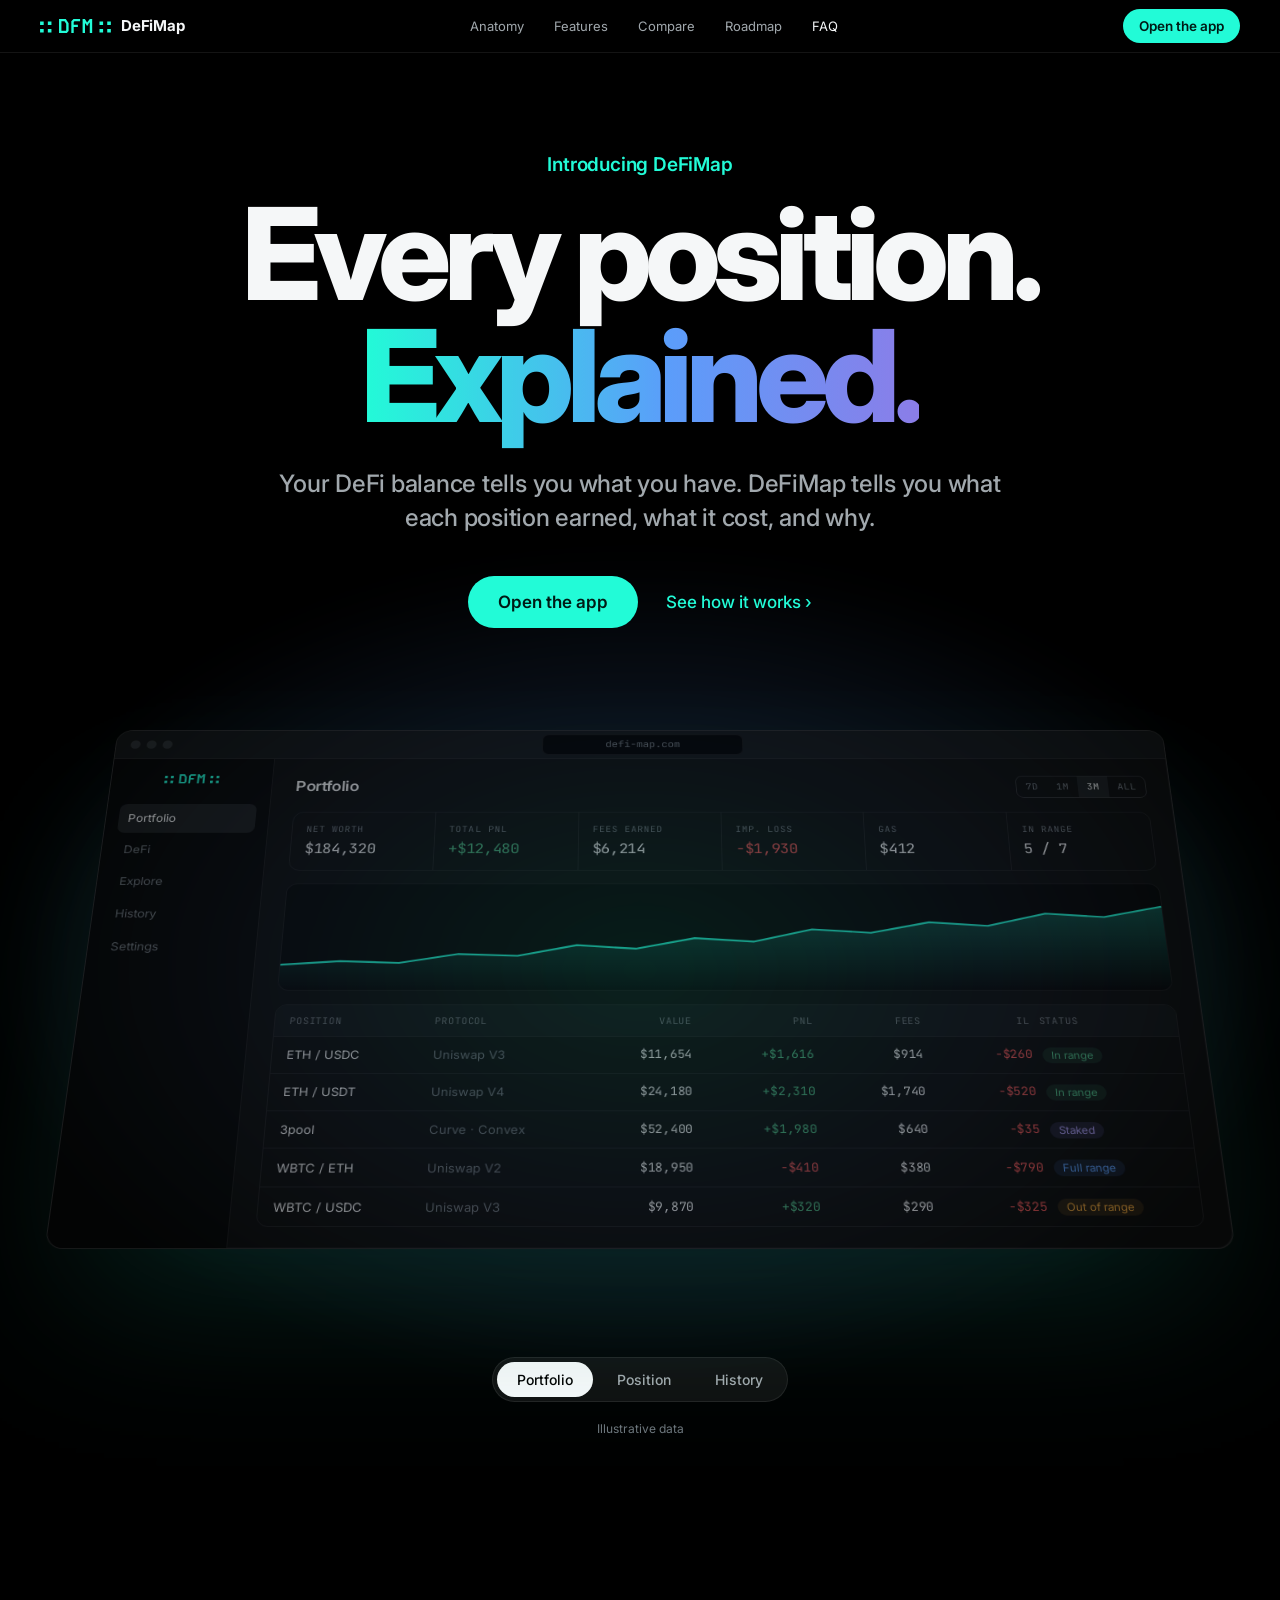
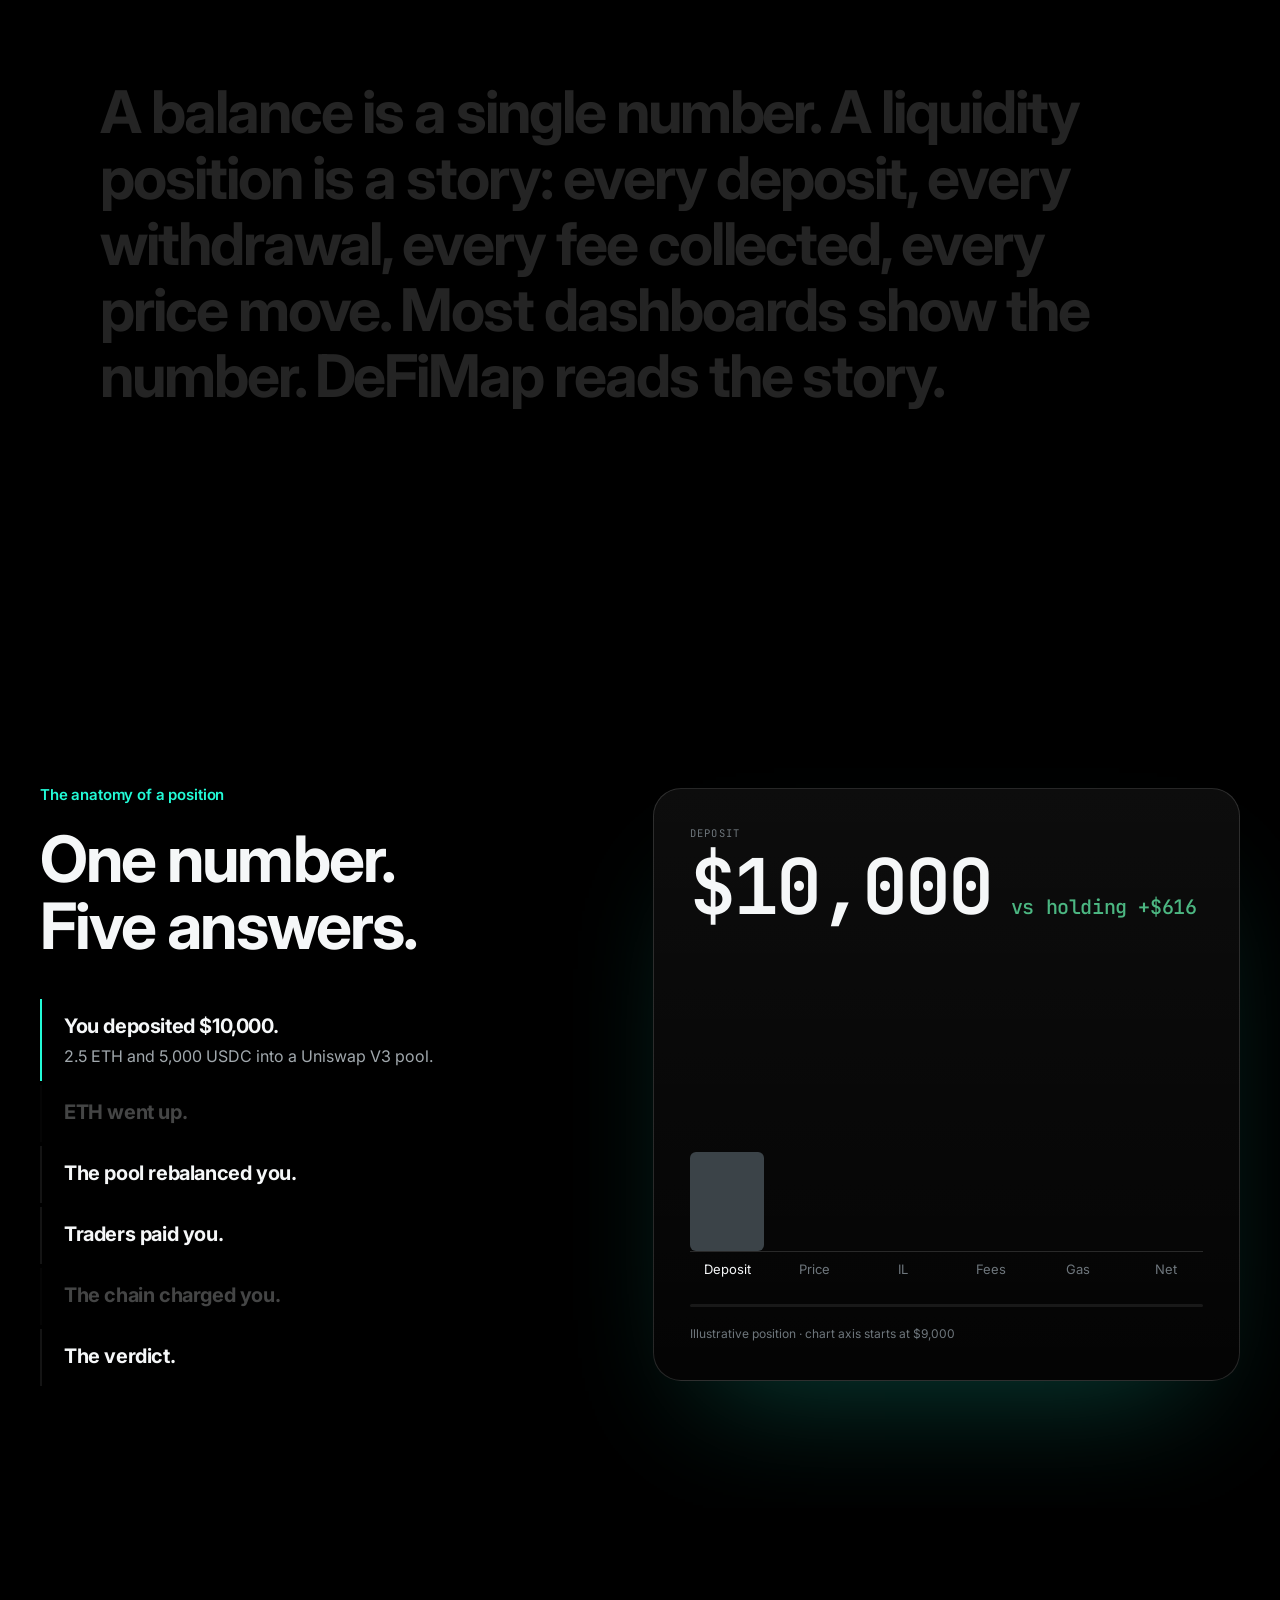
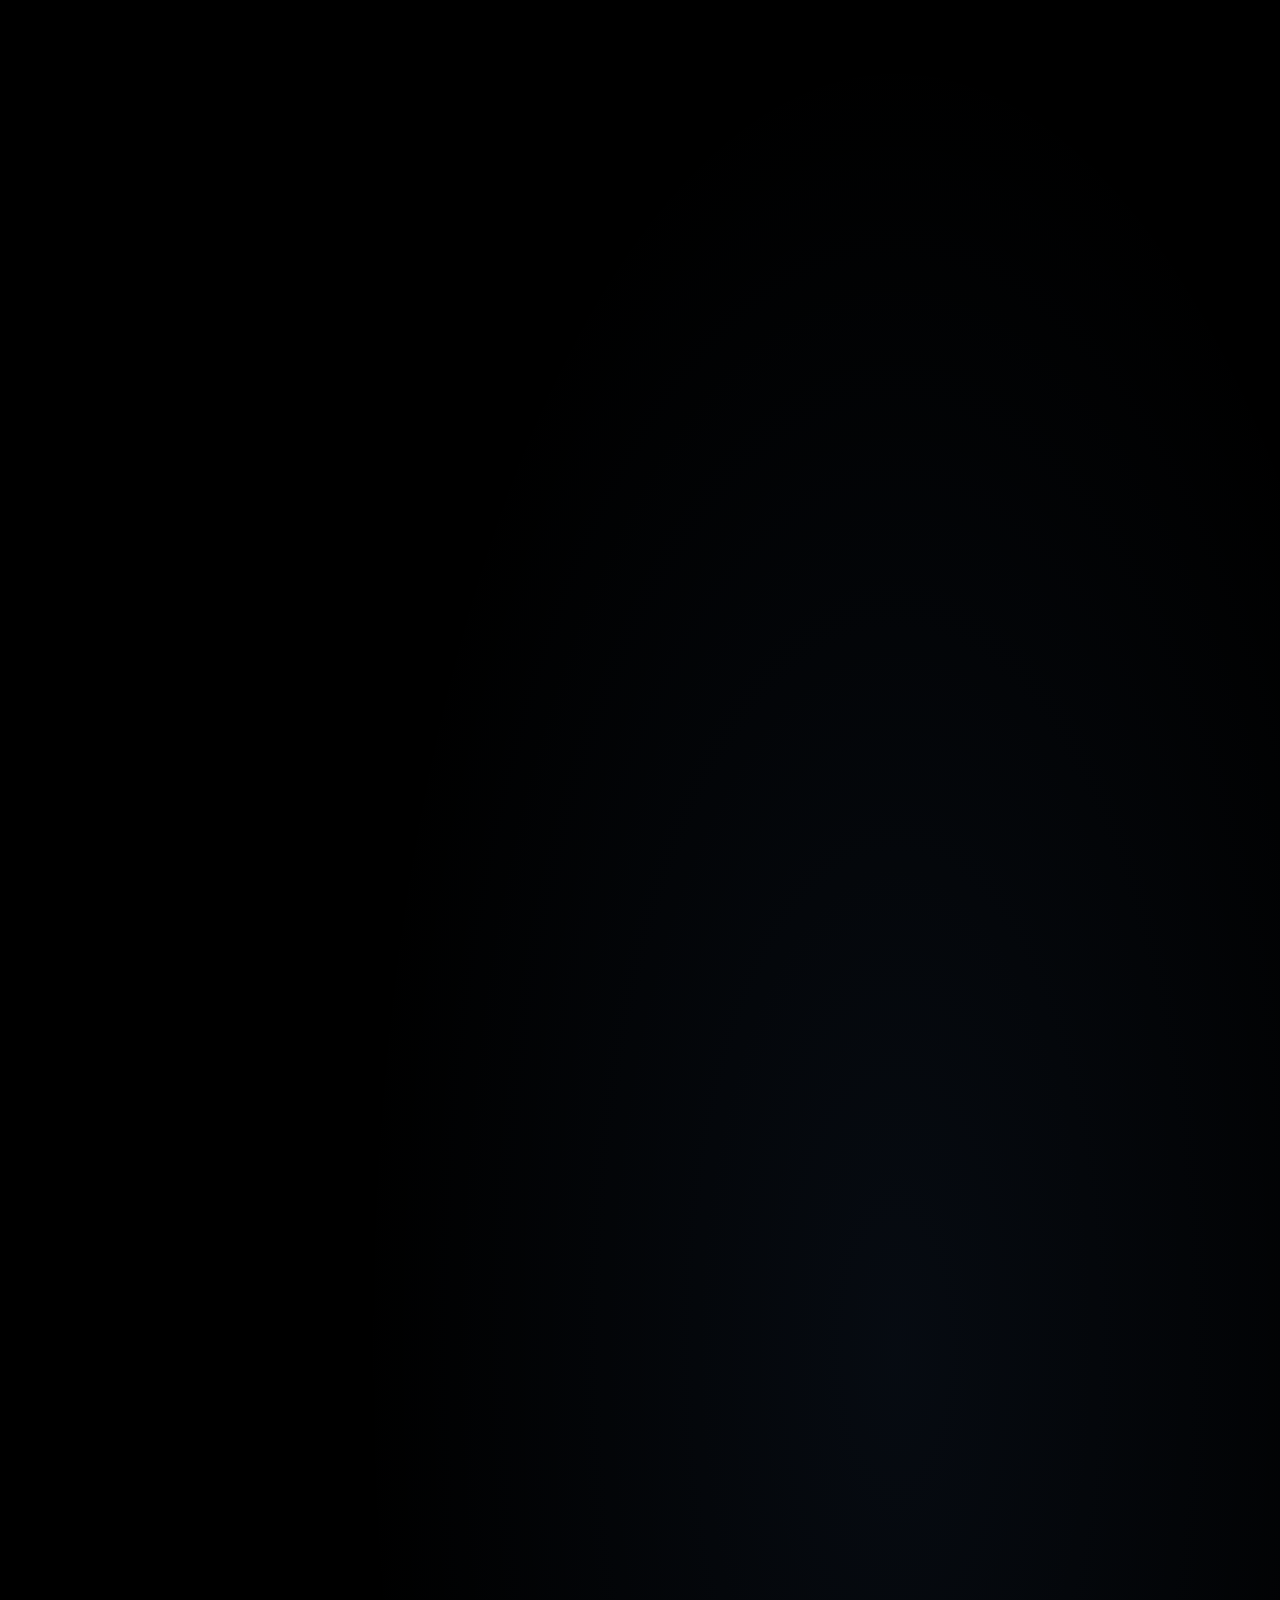
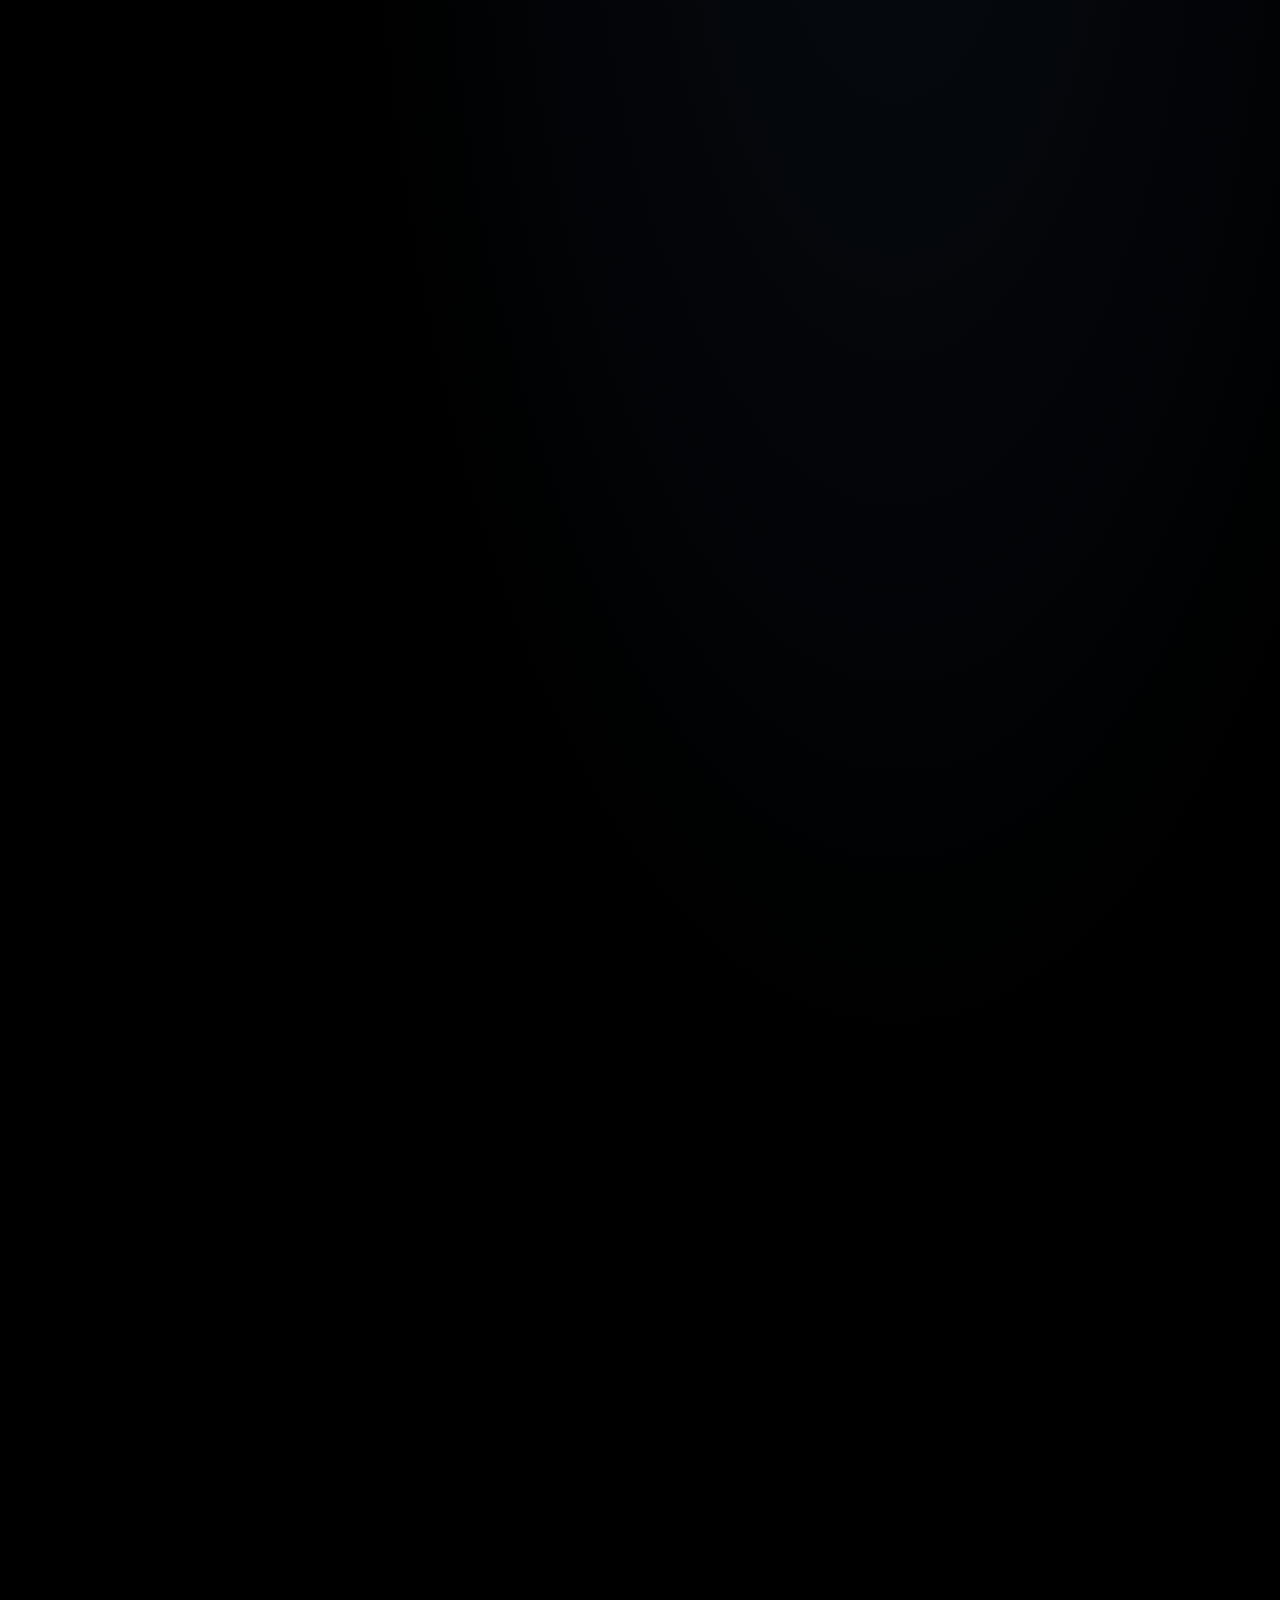
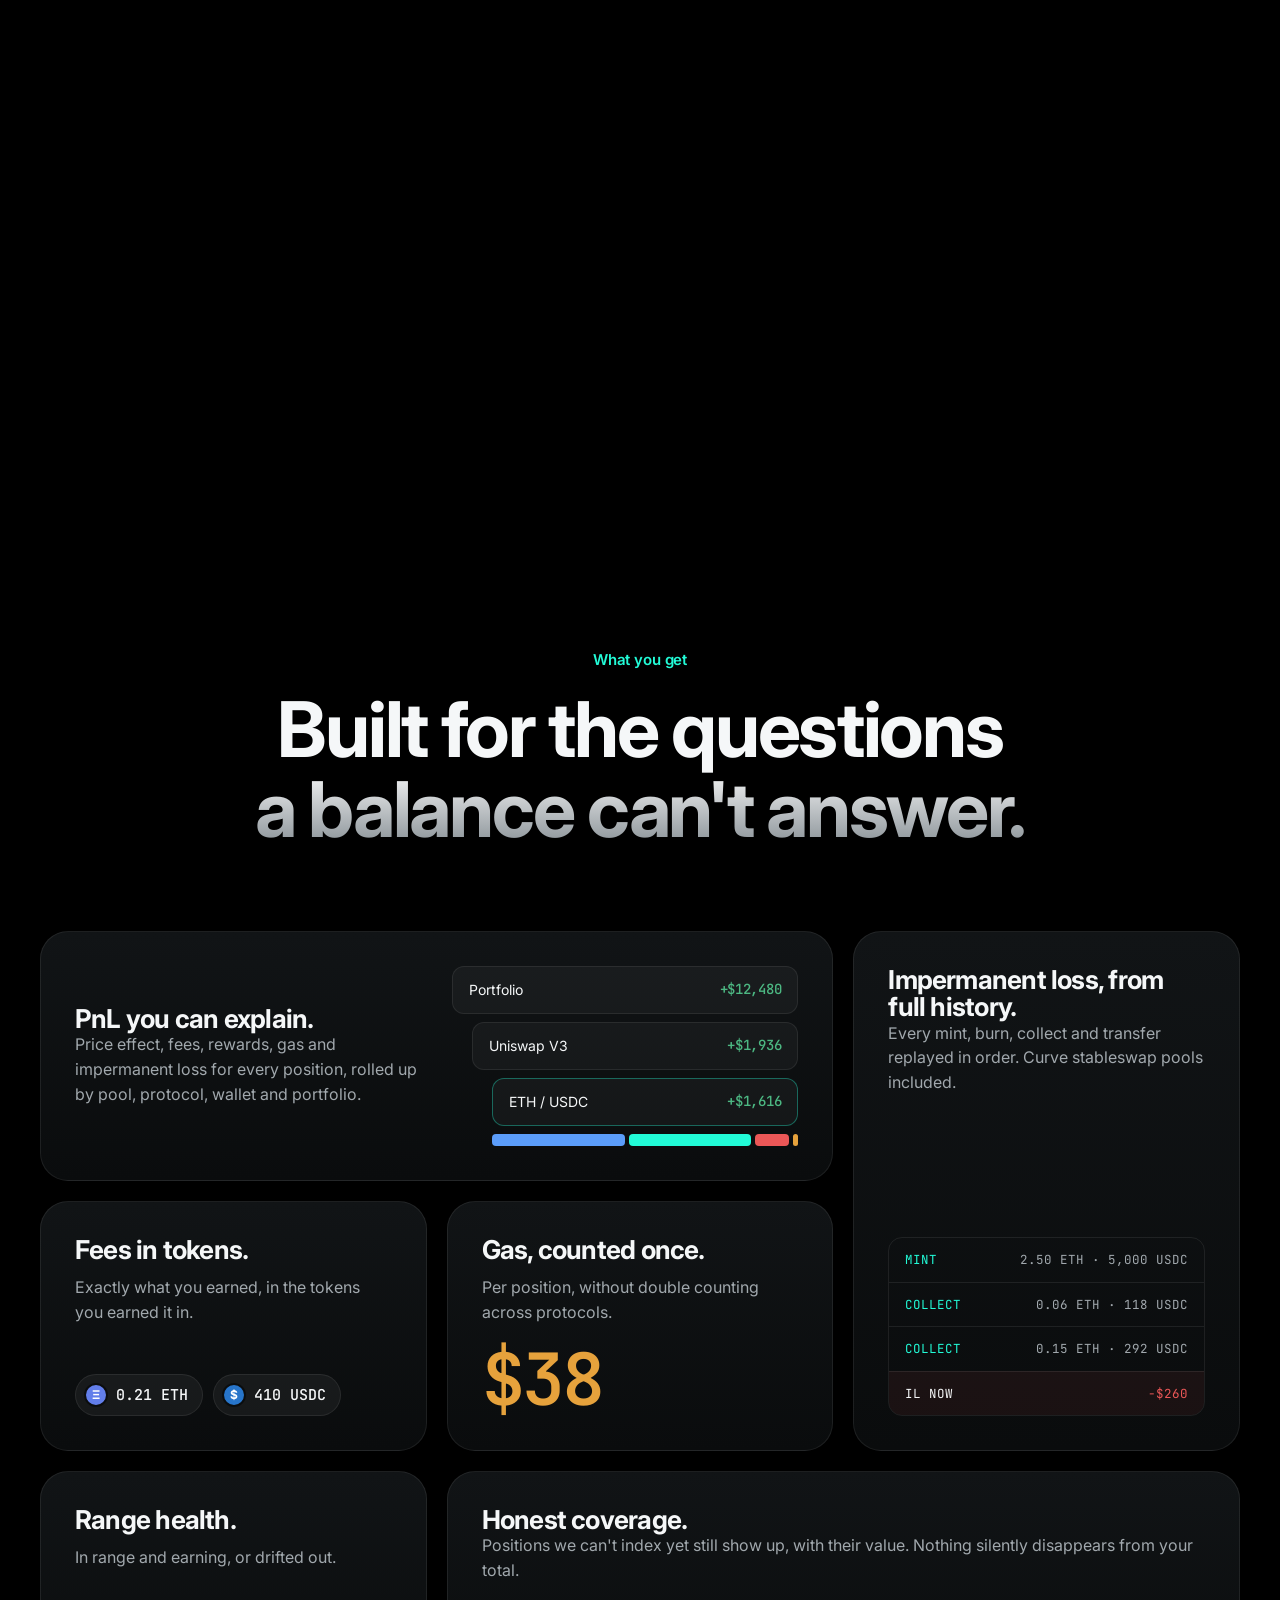
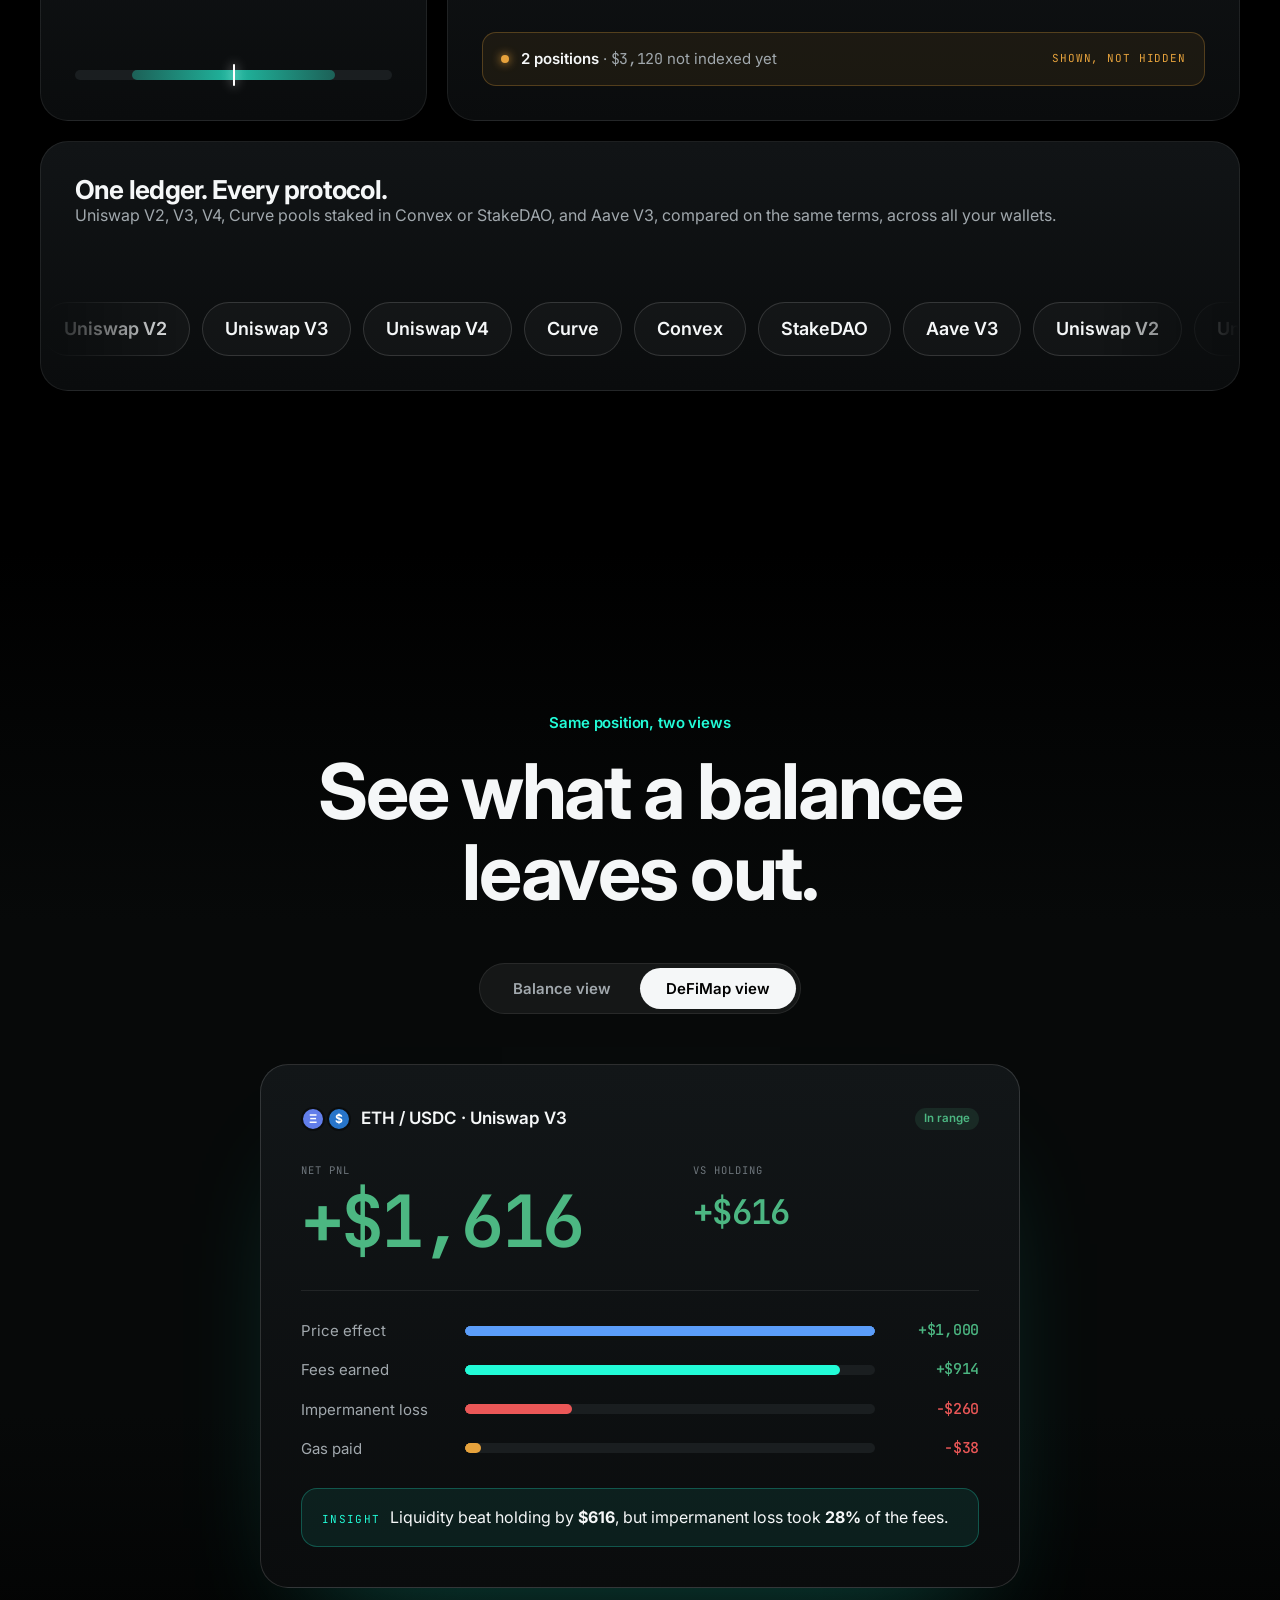
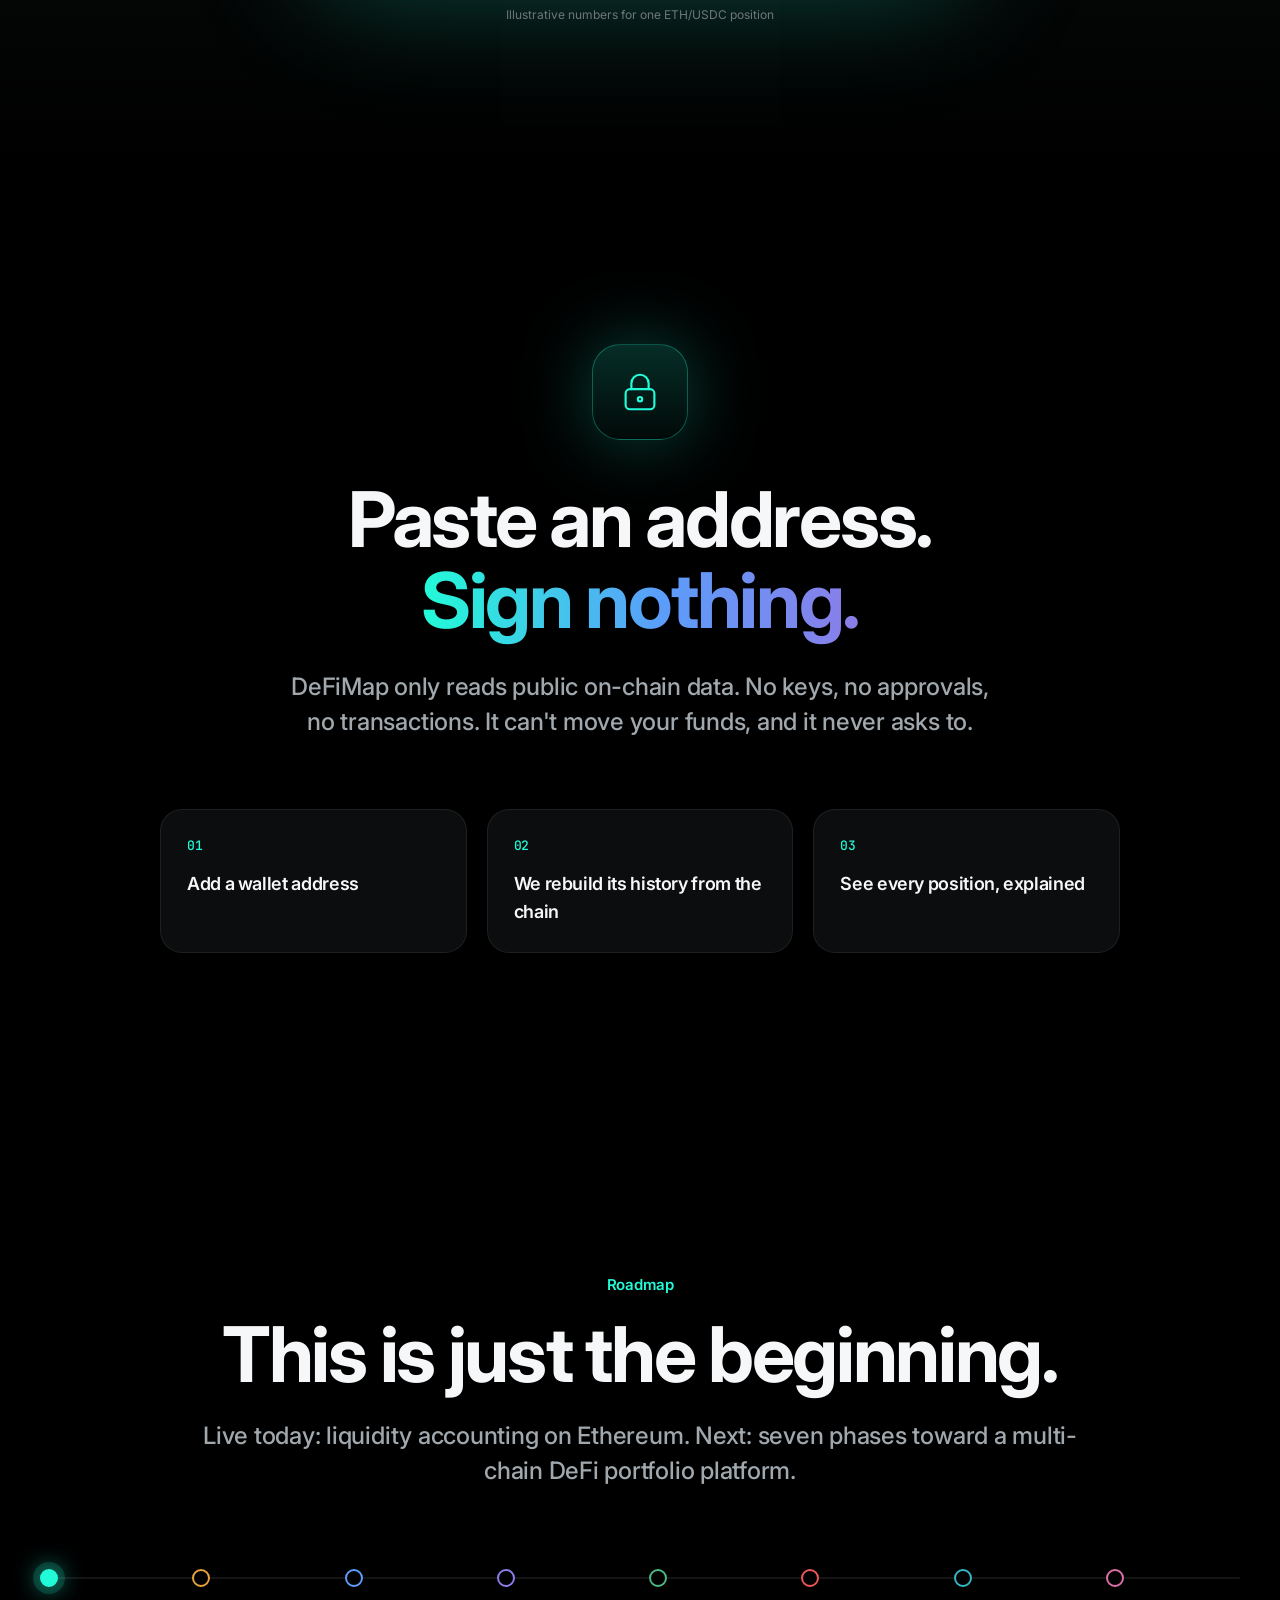
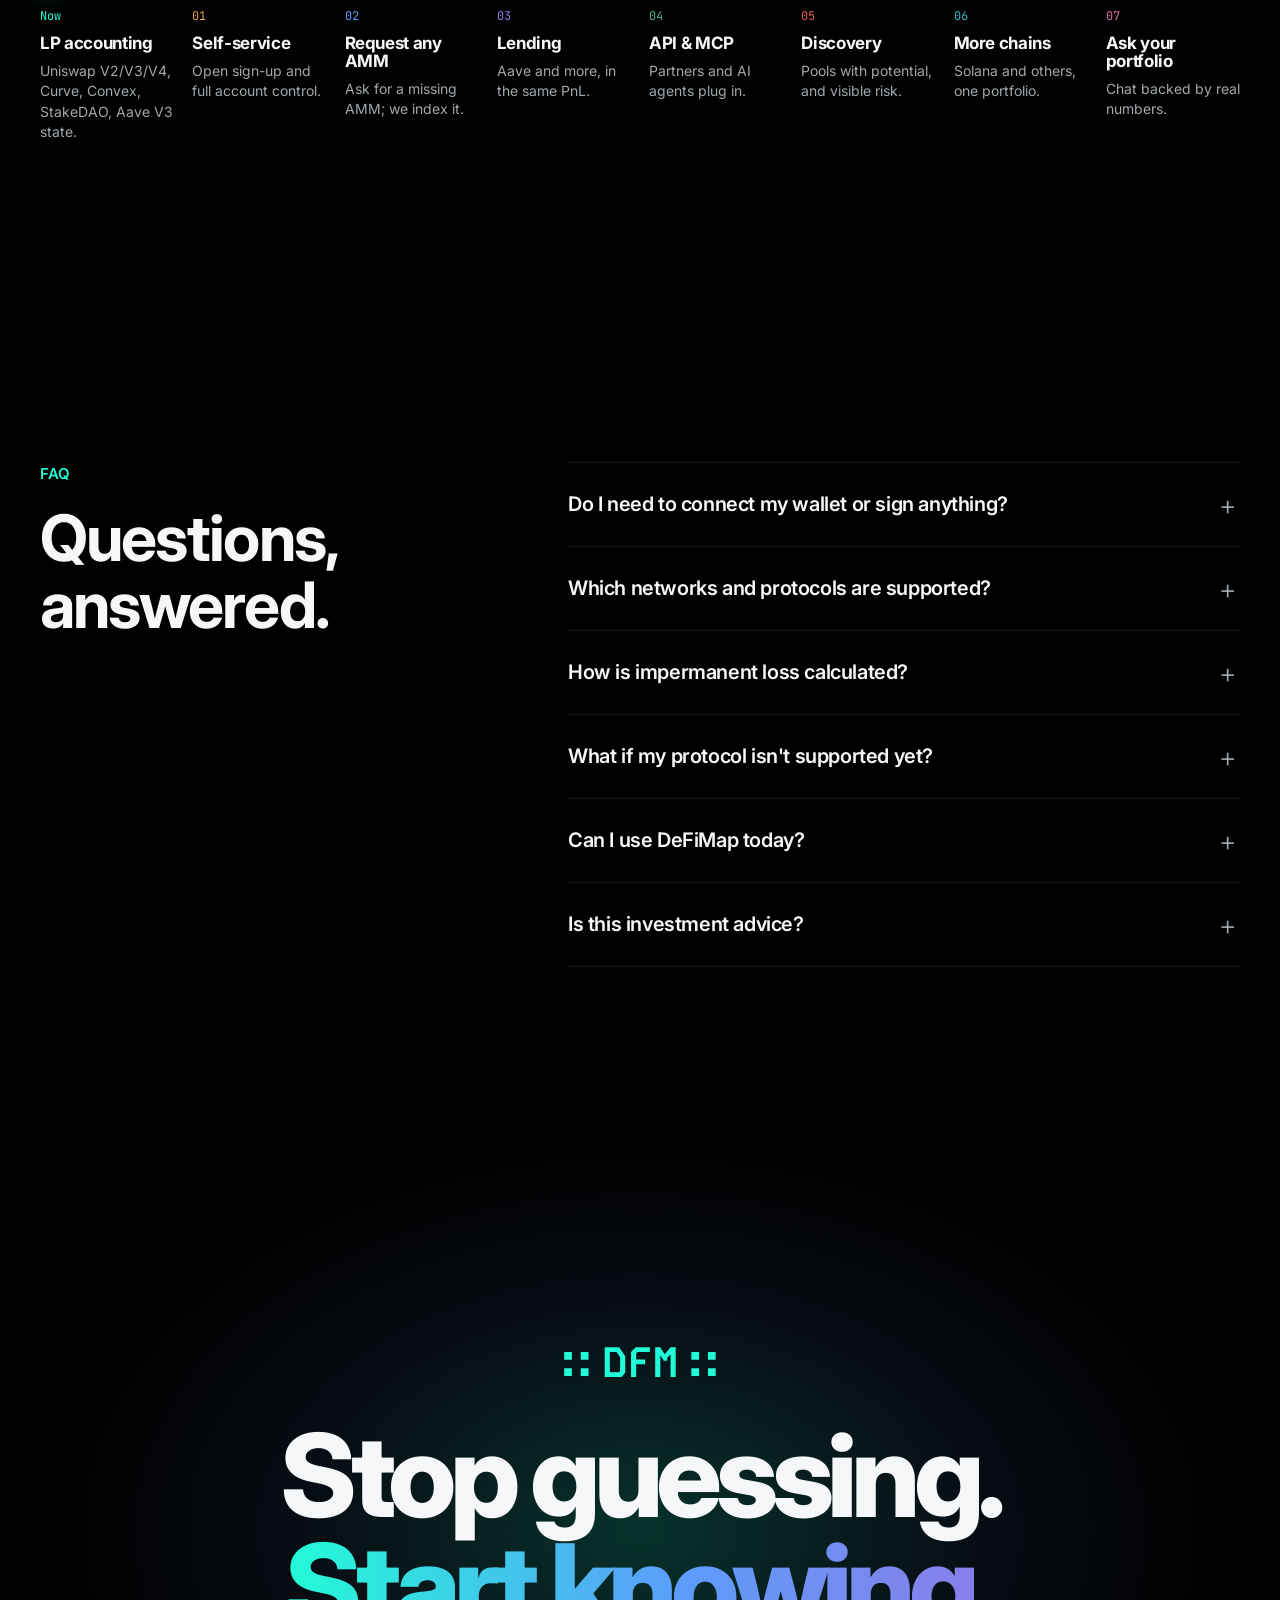
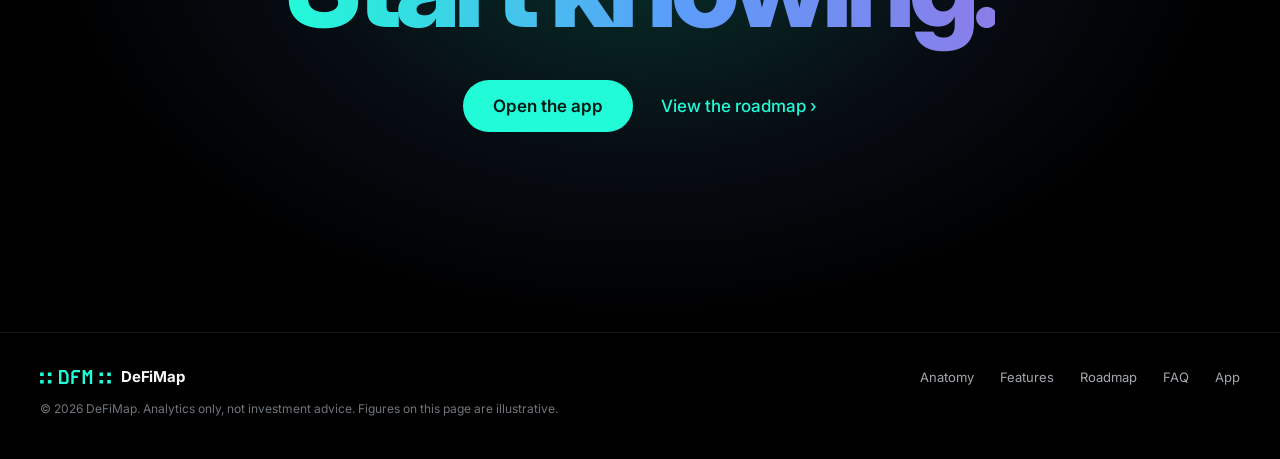
==== commit 72b3d313: "Redesign landing page as a scroll-driven product story Signed-off-by: Artem Barger <artem@bargr.net>" ====
--- a/index.html
+++ b/index.html
@@ -3,13 +3,15 @@
 <head>
   <meta charset="utf-8">
   <meta name="viewport" content="width=device-width, initial-scale=1">
-  <title>DeFiMap: see what your DeFi positions actually earned</title>
+  <title>DeFiMap: every position, explained</title>
   <meta name="description" content="DeFiMap rebuilds every liquidity position from on-chain history and splits its result into price, fees, rewards, gas and impermanent loss, across protocols and wallets, in one dashboard.">
-  <meta name="theme-color" content="#07090a">
+  <meta name="theme-color" content="#000000">
   <meta property="og:type" content="website">
-  <meta property="og:title" content="DeFiMap: see what your DeFi positions actually earned">
+  <meta property="og:url" content="https://defi-map.github.io/">
+  <link rel="canonical" href="https://defi-map.github.io/">
+  <meta property="og:title" content="DeFiMap: every position, explained">
   <meta property="og:description" content="Performance accounting for DeFi liquidity: PnL split into price, fees, rewards, gas and impermanent loss, per position, pool and protocol.">
-  <meta property="og:image" content="assets/img/og.png">
+  <meta property="og:image" content="https://defi-map.github.io/assets/img/og.png">
   <meta name="twitter:card" content="summary_large_image">
   <link rel="icon" href="assets/img/favicon.svg" type="image/svg+xml">
   <link rel="preconnect" href="https://fonts.googleapis.com">
@@ -21,17 +23,16 @@
 <a class="skip" href="#main">Skip to content</a>
 
 <!-- ================= NAV ================= -->
-<header class="nav" id="top">
+<header class="nav">
   <div class="wrap nav-in">
     <a class="brand" href="#top" aria-label="DeFiMap home">
-      <img src="assets/img/logo.svg" alt="" width="86" height="17">
+      <img src="assets/img/logo.svg" alt="" width="80" height="16">
       <span class="brand-name">DeFiMap</span>
     </a>
     <nav class="nav-links" aria-label="Main">
-      <a href="#why">Why</a>
-      <a href="#product">Product</a>
-      <a href="#different">What's different</a>
-      <a href="#how">How it works</a>
+      <a href="#anatomy">Anatomy</a>
+      <a href="#features">Features</a>
+      <a href="#compare">Compare</a>
       <a href="#roadmap">Roadmap</a>
       <a href="#faq">FAQ</a>
     </nav>
@@ -41,8 +42,8 @@
     </div>
   </div>
   <div class="mobile-menu" id="mobile-menu" hidden>
-    <a href="#why">Why</a><a href="#product">Product</a><a href="#different">What's different</a>
-    <a href="#how">How it works</a><a href="#roadmap">Roadmap</a><a href="#faq">FAQ</a>
+    <a href="#anatomy">Anatomy</a><a href="#features">Features</a><a href="#compare">Compare</a>
+    <a href="#roadmap">Roadmap</a><a href="#faq">FAQ</a>
     <a class="btn btn-primary" href="https://defi-map.com/">Open the app</a>
   </div>
 </header>
@@ -50,207 +51,21 @@
 <main id="main">
 
 <!-- ================= HERO ================= -->
-<section class="hero">
-  <div class="grid-bg" aria-hidden="true"></div>
-  <div class="wrap hero-in">
-    <div class="hero-copy">
-      <p class="eyebrow"><span class="dot"></span>Performance accounting for DeFi liquidity</p>
-      <h1>Your balance <span class="nowrap">went up.</span><br><span class="hl">Did your position actually pay off?</span></h1>
-      <p class="lead">DeFiMap rebuilds every liquidity position from on-chain history and splits its result into
-        <b class="c-price">price</b>, <b class="c-fees">fees</b>, <b class="c-rew">rewards</b>, <b class="c-gas">gas</b> and
-        <b class="c-il">impermanent loss</b>, for every position, pool, protocol and wallet, in one dashboard.</p>
-      <div class="hero-actions">
-        <a class="btn btn-primary" href="https://defi-map.com/">Open the app <span aria-hidden="true">→</span></a>
-        <a class="btn btn-ghost" href="#compare">See the difference</a>
-      </div>
-      <ul class="hero-facts">
-        <li><span class="mono">01</span>Read-only. Paste an address, sign nothing.</li>
-        <li><span class="mono">02</span>Uniswap V2 · V3 · V4, Curve, Convex, StakeDAO, Aave V3</li>
-        <li><span class="mono">03</span>Built on its own on-chain indexer</li>
-      </ul>
-    </div>
-
-    <!-- hero position card mock -->
-    <div class="hero-visual" aria-label="Sample position breakdown">
-      <div class="card pos-card float">
-        <div class="pos-head">
-          <div class="pair">
-            <span class="tok tok-eth">Ξ</span><span class="tok tok-usdc">$</span>
-            <div>
-              <div class="pair-name">ETH / USDC <span class="chip">0.05%</span></div>
-              <div class="muted mono xs">Uniswap V3 · NFT #48213</div>
-            </div>
-          </div>
-          <span class="status in"><i></i>In range</span>
-        </div>
-
-        <div class="pos-kpis">
-          <div><div class="label">Net PnL</div><div class="num big up" data-count="1616" data-prefix="+$">+$1,616</div></div>
-          <div><div class="label">vs holding</div><div class="num up" data-count="616" data-prefix="+$">+$616</div></div>
-          <div><div class="label">IL ate</div><div class="num">28% <span class="muted">of fees</span></div></div>
-        </div>
-
-        <div class="wf" role="img" aria-label="Waterfall: deposit $10,000, price +$1,000, impermanent loss −$260, fees +$914, gas −$38, net $11,616">
-          <div class="wf-bars">
-            <div class="wf-col"><div class="wf-bar b-dep" style="--b:0;--h:33.3" data-v="$10,000"></div><span>Deposit</span></div>
-            <div class="wf-col"><div class="wf-bar b-price" style="--b:33.3;--h:33.4" data-v="+1,000"></div><span>Price</span></div>
-            <div class="wf-col"><div class="wf-bar b-il" style="--b:58;--h:8.7" data-v="−260"></div><span>IL</span></div>
-            <div class="wf-col"><div class="wf-bar b-fees" style="--b:58;--h:30.5" data-v="+914"></div><span>Fees</span></div>
-            <div class="wf-col"><div class="wf-bar b-gas" style="--b:87.2;--h:1.3" data-v="−38"></div><span>Gas</span></div>
-            <div class="wf-col"><div class="wf-bar b-net" style="--b:0;--h:87.2" data-v="$11,616"></div><span>Net</span></div>
-          </div>
-          <div class="wf-axis mono">axis from $9,000</div>
-        </div>
-
-        <div class="pos-rows">
-          <div><span class="sw c-price-bg"></span>Price effect<b class="num up">+$1,000</b></div>
-          <div><span class="sw c-fees-bg"></span>Fees · 0.21 ETH + 410 USDC<b class="num up">+$914</b></div>
-          <div><span class="sw c-il-bg"></span>Impermanent loss<b class="num down">−$260</b></div>
-          <div><span class="sw c-gas-bg"></span>Gas paid<b class="num down">−$38</b></div>
-        </div>
-        <div class="sample-tag mono">Sample position · illustrative numbers</div>
-      </div>
-      <div class="card mini-card mini-range float-2">
-        <div class="label">Range</div>
-        <div class="range">
-          <div class="range-track"><div class="range-band"></div><div class="range-now"></div></div>
-          <div class="range-ticks mono"><span>2,000</span><span>2,400</span><span>2,800</span></div>
-        </div>
-      </div>
-    </div>
-  </div>
-</section>
-
-<!-- ================= WHY ================= -->
-<section class="section" id="why">
-  <div class="wrap">
-    <div class="sec-head">
-      <p class="kicker">Why it matters</p>
-      <h2>Most dashboards tell you what you hold.<br>Few tell you how it got there.</h2>
-      <p class="sub">Providing liquidity is not holding tokens. Its result depends on every deposit, withdrawal, fee collection and price move in between, and a balance number hides all of that.</p>
-    </div>
-    <div class="why-grid">
-      <article class="why-card reveal">
-        <div class="why-n mono">01</div>
-        <h3>Balance isn't performance</h3>
-        <p>A position can be up 16% and still trail simply holding the same tokens. Without a holding benchmark you can't tell.</p>
-      </article>
-      <article class="why-card reveal">
-        <div class="why-n mono">02</div>
-        <h3>Fees can hide losses</h3>
-        <p>Impermanent loss quietly eats fee income. If the two aren't separated, a losing position looks like a winner.</p>
-      </article>
-      <article class="why-card reveal">
-        <div class="why-n mono">03</div>
-        <h3>Costs add up</h3>
-        <p>Minting, rebalancing, collecting and staking all cost gas. On small or busy positions it decides the outcome.</p>
-      </article>
-      <article class="why-card reveal">
-        <div class="why-n mono">04</div>
-        <h3>Positions are scattered</h3>
-        <p>Several wallets, several protocols, staking wrappers on top. Comparing them by hand means spreadsheets.</p>
-      </article>
-    </div>
-  </div>
-</section>
-
-<!-- ================= COMPARE (interactive) ================= -->
-<section class="section section-alt" id="compare">
-  <div class="wrap compare">
-    <div class="compare-copy">
-      <p class="kicker">Same position, two views</p>
-      <h2>See what a balance number leaves out</h2>
-      <p class="sub">Flip the switch to compare what a typical portfolio view shows with the same Uniswap V3 position, accounted for by DeFiMap.</p>
-      <div class="switch" role="tablist" aria-label="Choose view" data-state="defimap">
-        <button role="tab" aria-selected="false" data-view="tracker">Balance view</button>
-        <button role="tab" aria-selected="true" data-view="defimap">DeFiMap view</button>
-        <span class="switch-thumb" aria-hidden="true"></span>
-      </div>
-      <p class="compare-note mono xs muted">Illustrative numbers for one ETH/USDC position.</p>
-    </div>
-
-    <div class="compare-stage" data-state="defimap">
-      <!-- tracker view -->
-      <div class="card view view-tracker" aria-hidden="true">
-        <div class="view-title"><span class="tok tok-eth">Ξ</span><span class="tok tok-usdc">$</span> ETH / USDC LP</div>
-        <div class="label">Value</div>
-        <div class="num huge">$11,654</div>
-        <div class="num up">+$1,654 · +16.5%</div>
-        <div class="tracker-q">
-          <p>Was that from fees or from ETH going up?</p>
-          <p>How much did gas cost?</p>
-          <p>Would holding have done better?</p>
-        </div>
-      </div>
-      <!-- defimap view -->
-      <div class="card view view-dm">
-        <div class="view-title"><span class="tok tok-eth">Ξ</span><span class="tok tok-usdc">$</span> ETH / USDC · Uniswap V3 <span class="status in"><i></i>In range</span></div>
-        <div class="dm-top">
-          <div><div class="label">Net PnL</div><div class="num huge up">+$1,616</div></div>
-          <div><div class="label">vs holding</div><div class="num big up">+$616</div></div>
-        </div>
-        <div class="dm-bars">
-          <div class="dm-row"><span>Price effect</span><div class="dm-track"><i class="c-price-bg" style="--w:100%"></i></div><b class="num up">+$1,000</b></div>
-          <div class="dm-row"><span>Fees earned</span><div class="dm-track"><i class="c-fees-bg" style="--w:91.4%"></i></div><b class="num up">+$914</b></div>
-          <div class="dm-row"><span>Impermanent loss</span><div class="dm-track"><i class="c-il-bg" style="--w:26%"></i></div><b class="num down">−$260</b></div>
-          <div class="dm-row"><span>Gas paid</span><div class="dm-track"><i class="c-gas-bg" style="--w:3.8%"></i></div><b class="num down">−$38</b></div>
-        </div>
-        <div class="dm-insight"><span class="mono xs">Insight</span> Liquidity beat holding by <b>$616</b>, but impermanent loss took <b>28%</b> of the fees earned.</div>
-      </div>
-    </div>
-  </div>
-</section>
-
-<!-- ================= PRODUCT ================= -->
-<section class="section" id="product">
-  <div class="wrap">
-    <div class="sec-head">
-      <p class="kicker">What you get</p>
-      <h2>Every position, explained down to the token</h2>
-      <p class="sub">One ledger across protocols and wallets, with the numbers broken down instead of summed up.</p>
-    </div>
-
-    <div class="feat-grid">
-      <article class="feat reveal">
-        <div class="ico" aria-hidden="true"><svg viewBox="0 0 24 24"><path d="M4 20V10M10 20V4M16 20v-7M22 20H2"/></svg></div>
-        <h3>PnL you can explain</h3>
-        <p>Price effect, fees, rewards and gas for each position, rolled up by pool, protocol and portfolio.</p>
-      </article>
-      <article class="feat reveal">
-        <div class="ico" aria-hidden="true"><svg viewBox="0 0 24 24"><path d="M3 12h4l3-8 4 16 3-8h4"/></svg></div>
-        <h3>Impermanent loss from full history</h3>
-        <p>Every deposit, withdrawal and transfer replayed in order. Curve stableswap pools included.</p>
-      </article>
-      <article class="feat reveal">
-        <div class="ico" aria-hidden="true"><svg viewBox="0 0 24 24"><circle cx="8" cy="12" r="5"/><circle cx="16" cy="12" r="5"/></svg></div>
-        <h3>Fees in tokens, not just dollars</h3>
-        <p>See exactly how much of each token a position earned, and what it is worth now.</p>
-      </article>
-      <article class="feat reveal">
-        <div class="ico" aria-hidden="true"><svg viewBox="0 0 24 24"><path d="M6 3h8v18H6zM14 8h3l2 2v8a2 2 0 0 1-4 0v-4h-1"/></svg></div>
-        <h3>True cost of ownership</h3>
-        <p>Gas spent on each position, counted once even when a transaction touches several protocols.</p>
-      </article>
-      <article class="feat reveal">
-        <div class="ico" aria-hidden="true"><svg viewBox="0 0 24 24"><path d="M2 12h20M7 8v8M17 8v8"/><circle cx="12" cy="12" r="2"/></svg></div>
-        <h3>Range health at a glance</h3>
-        <p>Which concentrated positions are in range and earning, and which have drifted out.</p>
-      </article>
-      <article class="feat reveal">
-        <div class="ico" aria-hidden="true"><svg viewBox="0 0 24 24"><rect x="3" y="5" width="18" height="14" rx="2"/><path d="M3 10h18M15 15h3"/></svg></div>
-        <h3>Many wallets, one view</h3>
-        <p>Group wallets the way you think about them and see totals per wallet, per group or overall.</p>
-      </article>
-    </div>
-
-    <!-- product mockup with tabs -->
-    <div class="showcase reveal">
-      <div class="tabs" role="tablist" aria-label="Product screens">
-        <button role="tab" aria-selected="true" aria-controls="tab-portfolio" id="t-portfolio">Portfolio</button>
-        <button role="tab" aria-selected="false" aria-controls="tab-position" id="t-position">Position detail</button>
-        <button role="tab" aria-selected="false" aria-controls="tab-history" id="t-history">History</button>
-      </div>
-
+<section class="hero" id="top">
+  <div class="hero-glow" aria-hidden="true"></div>
+  <div class="wrap hero-copy">
+    <p class="eyebrow fade" style="--d:0">Introducing DeFiMap</p>
+    <h1 class="fade" style="--d:1">Every position.<br><span class="grad">Explained.</span></h1>
+    <p class="lead fade" style="--d:2">Your DeFi balance tells you what you have. DeFiMap tells you what each position earned, what it cost, and why.</p>
+    <div class="actions fade" style="--d:3">
+      <a class="btn btn-primary btn-lg" href="https://defi-map.com/">Open the app</a>
+      <a class="link-more" href="#anatomy">See how it works <span aria-hidden="true">›</span></a>
+    </div>
+  </div>
+
+  <!-- device: product mock that straightens on scroll -->
+  <div class="device-stage" aria-label="DeFiMap product preview with illustrative data">
+    <div class="device" data-tilt>
       <div class="browser">
         <div class="browser-bar"><i></i><i></i><i></i><span class="url mono">defi-map.com</span></div>
         <div class="app">
@@ -259,7 +74,6 @@
             <span class="side-i on">Portfolio</span><span class="side-i">DeFi</span><span class="side-i">Explore</span><span class="side-i">History</span><span class="side-i">Settings</span>
           </aside>
 
-          <!-- portfolio -->
           <div class="app-main" role="tabpanel" id="tab-portfolio" aria-labelledby="t-portfolio">
             <div class="app-head"><h4>Portfolio</h4><div class="seg mono"><span>7D</span><span>1M</span><span class="on">3M</span><span>ALL</span></div></div>
             <div class="kpis">
@@ -272,8 +86,8 @@
             </div>
             <div class="chart">
               <svg viewBox="0 0 600 120" preserveAspectRatio="none" aria-hidden="true">
-                <defs><linearGradient id="g1" x1="0" x2="0" y1="0" y2="1"><stop offset="0" stop-color="#22FBD7" stop-opacity=".28"/><stop offset="1" stop-color="#22FBD7" stop-opacity="0"/></linearGradient></defs>
-                <path class="chart-area" d="M0,92 L40,88 L80,90 L120,80 L160,82 L200,70 L240,74 L280,62 L320,66 L360,52 L400,56 L440,44 L480,48 L520,34 L560,38 L600,26 L600,120 L0,120Z" fill="url(#g1)"/>
+                <defs><linearGradient id="g1" x1="0" x2="0" y1="0" y2="1"><stop offset="0" stop-color="#22FBD7" stop-opacity=".3"/><stop offset="1" stop-color="#22FBD7" stop-opacity="0"/></linearGradient></defs>
+                <path d="M0,92 L40,88 L80,90 L120,80 L160,82 L200,70 L240,74 L280,62 L320,66 L360,52 L400,56 L440,44 L480,48 L520,34 L560,38 L600,26 L600,120 L0,120Z" fill="url(#g1)"/>
                 <path class="chart-line" d="M0,92 L40,88 L80,90 L120,80 L160,82 L200,70 L240,74 L280,62 L320,66 L360,52 L400,56 L440,44 L480,48 L520,34 L560,38 L600,26" fill="none" stroke="#22FBD7" stroke-width="2"/>
               </svg>
             </div>
@@ -287,31 +101,28 @@
             </div>
           </div>
 
-          <!-- position detail -->
           <div class="app-main" role="tabpanel" id="tab-position" aria-labelledby="t-position" hidden>
             <div class="app-head"><h4>ETH / USDC · Uniswap V3 · 0.05%</h4><em class="st in">In range</em></div>
             <div class="kpis kpis-5">
               <div class="kpi"><div class="label">Value</div><div class="num">$11,654</div></div>
               <div class="kpi"><div class="label">PnL</div><div class="num up">+$1,616</div></div>
               <div class="kpi"><div class="label">Fees</div><div class="num">$914</div></div>
-              <div class="kpi"><div class="label">Gas</div><div class="num">$38 <span class="muted xs">2.4%</span></div></div>
+              <div class="kpi"><div class="label">Gas</div><div class="num">$38</div></div>
               <div class="kpi"><div class="label">Imp. loss</div><div class="num down">−$260</div></div>
             </div>
             <div class="pd-grid">
               <div class="pd-box">
                 <div class="label">PnL breakdown</div>
-                <div class="dm-row"><span>Price</span><div class="dm-track"><i class="c-price-bg" style="--w:100%"></i></div><b class="num up">+$1,000</b></div>
-                <div class="dm-row"><span>Fees</span><div class="dm-track"><i class="c-fees-bg" style="--w:91.4%"></i></div><b class="num up">+$914</b></div>
-                <div class="dm-row"><span>Imp. loss</span><div class="dm-track"><i class="c-il-bg" style="--w:26%"></i></div><b class="num down">−$260</b></div>
-                <div class="dm-row"><span>Gas</span><div class="dm-track"><i class="c-gas-bg" style="--w:3.8%"></i></div><b class="num down">−$38</b></div>
+                <div class="hb"><span>Price</span><div class="hb-t"><i class="bg-price" style="--w:100%"></i></div><b class="num up">+$1,000</b></div>
+                <div class="hb"><span>Fees</span><div class="hb-t"><i class="bg-fees" style="--w:91.4%"></i></div><b class="num up">+$914</b></div>
+                <div class="hb"><span>Imp. loss</span><div class="hb-t"><i class="bg-il" style="--w:26%"></i></div><b class="num down">−$260</b></div>
+                <div class="hb"><span>Gas</span><div class="hb-t"><i class="bg-gas" style="--w:3.8%"></i></div><b class="num down">−$38</b></div>
               </div>
               <div class="pd-box">
                 <div class="label">Range · ETH price in USDC</div>
-                <div class="range lg">
-                  <div class="range-track"><div class="range-band"></div><div class="range-now"></div></div>
-                  <div class="range-ticks mono"><span>2,000</span><span>now 2,400</span><span>2,800</span></div>
-                </div>
-                <div class="label" style="margin-top:14px">Fees earned, in tokens</div>
+                <div class="range"><div class="range-track"><div class="range-band"></div><div class="range-now"></div></div>
+                  <div class="range-ticks mono"><span>2,000</span><span>now 2,400</span><span>2,800</span></div></div>
+                <div class="label">Fees earned, in tokens</div>
                 <div class="tok-rows">
                   <div><span class="tok tok-eth">Ξ</span>0.21 ETH<b class="num">$504</b></div>
                   <div><span class="tok tok-usdc">$</span>410 USDC<b class="num">$410</b></div>
@@ -320,172 +131,247 @@
             </div>
           </div>
 
-          <!-- history -->
           <div class="app-main" role="tabpanel" id="tab-history" aria-labelledby="t-history" hidden>
             <div class="app-head"><h4>Transaction history</h4><div class="seg mono"><span class="on">All</span><span>Deposit</span><span>Collect</span><span>Stake</span></div></div>
             <div class="tbl tbl-h" role="table" aria-label="History">
               <div class="tr th" role="row"><span>Type</span><span>Position</span><span>Protocol</span><span class="r">Amount</span><span class="r">Gas</span></div>
-              <div class="tr" role="row"><span><em class="ev ev-col">Collect</em></span><span>ETH / USDC</span><span class="muted">Uniswap V3</span><span class="r num">0.06 ETH + 118 USDC</span><span class="r num">$4.10</span></div>
+              <div class="tr" role="row"><span><em class="ev ev-col">Collect</em></span><span>ETH / USDC</span><span class="muted">Uniswap V3</span><span class="r num">0.15 ETH + 292 USDC</span><span class="r num">$10.30</span></div>
               <div class="tr" role="row"><span><em class="ev ev-stk">Stake</em></span><span>3pool LP</span><span class="muted">Convex</span><span class="r num">51,800 3CRV</span><span class="r num">$6.80</span></div>
               <div class="tr" role="row"><span><em class="ev ev-dep">Deposit</em></span><span>ETH / USDT</span><span class="muted">Uniswap V4</span><span class="r num">4.0 ETH + 9,600 USDT</span><span class="r num">$9.20</span></div>
               <div class="tr" role="row"><span><em class="ev ev-wd">Withdraw</em></span><span>WBTC / USDC</span><span class="muted">Uniswap V3</span><span class="r num">0.03 WBTC + 1,940 USDC</span><span class="r num">$5.40</span></div>
-              <div class="tr" role="row"><span><em class="ev ev-swp">Swap</em></span><span>USDC → ETH</span><span class="muted">Wallet</span><span class="r num">2,000 USDC</span><span class="r num">$3.30</span></div>
-              <div class="tr" role="row"><span><em class="ev ev-dep">Deposit</em></span><span>ETH / USDC</span><span class="muted">Uniswap V3</span><span class="r num">2.5 ETH + 5,000 USDC</span><span class="r num">$11.60</span></div>
+              <div class="tr" role="row"><span><em class="ev ev-col">Collect</em></span><span>ETH / USDC</span><span class="muted">Uniswap V3</span><span class="r num">0.06 ETH + 118 USDC</span><span class="r num">$9.30</span></div>
+              <div class="tr" role="row"><span><em class="ev ev-dep">Deposit</em></span><span>ETH / USDC</span><span class="muted">Uniswap V3</span><span class="r num">2.5 ETH + 5,000 USDC</span><span class="r num">$18.40</span></div>
             </div>
           </div>
         </div>
       </div>
-      <p class="sample-tag mono center">Product screens with illustrative data</p>
-    </div>
-  </div>
-</section>
-
-<!-- ================= DIFFERENT ================= -->
-<section class="section section-alt" id="different">
-  <div class="wrap">
-    <div class="sec-head">
-      <p class="kicker">What's different</p>
-      <h2>Built as a ledger, not a snapshot</h2>
-      <p class="sub">Most tools answer <em>“how much do I have?”</em>. DeFiMap is built to answer <em>“did this position pay off, and why?”</em>, which takes a different foundation.</p>
-    </div>
-    <div class="diff-grid">
-      <article class="diff reveal">
-        <div class="diff-tag mono">Event-sourced</div>
-        <h3>Replays history, not snapshots</h3>
-        <p>Every mint, burn, fee collection and transfer is processed in order, so path-dependent numbers like impermanent loss are computed, not estimated from two balances.</p>
+    </div>
+    <div class="tabs" role="tablist" aria-label="Product screens">
+      <button role="tab" aria-selected="true" aria-controls="tab-portfolio" id="t-portfolio">Portfolio</button>
+      <button role="tab" aria-selected="false" aria-controls="tab-position" id="t-position">Position</button>
+      <button role="tab" aria-selected="false" aria-controls="tab-history" id="t-history">History</button>
+    </div>
+    <p class="fine center">Illustrative data</p>
+  </div>
+</section>
+
+<!-- ================= STATEMENT ================= -->
+<section class="statement" aria-label="Why DeFiMap">
+  <div class="wrap">
+    <p class="words" data-words>A balance is a single number. A liquidity position is a story: every deposit, every withdrawal, every fee collected, every price move. Most dashboards show the number. DeFiMap reads the story.</p>
+  </div>
+</section>
+
+<!-- ================= ANATOMY (scrollytelling) ================= -->
+<section class="anatomy" id="anatomy">
+  <div class="anatomy-sticky">
+    <div class="wrap anatomy-in">
+      <div class="anatomy-copy">
+        <p class="eyebrow">The anatomy of a position</p>
+        <h2 class="a-title">One number.<br>Five answers.</h2>
+        <ol class="a-steps">
+          <li data-s="0"><b>You deposited $10,000.</b><span>2.5 ETH and 5,000 USDC into a Uniswap V3 pool.</span></li>
+          <li data-s="1"><b>ETH went up.</b><span>Holding the same tokens would have earned <em class="c-price">+$1,000</em>.</span></li>
+          <li data-s="2"><b>The pool rebalanced you.</b><span>Impermanent loss: <em class="c-il">−$260</em> against holding.</span></li>
+          <li data-s="3"><b>Traders paid you.</b><span>Fees: 0.21 ETH and 410 USDC, worth <em class="c-fees">+$914</em>.</span></li>
+          <li data-s="4"><b>The chain charged you.</b><span>Gas for minting and collecting: <em class="c-gas">−$38</em>.</span></li>
+          <li data-s="5"><b>The verdict.</b><span>Net <em class="up">+$1,616</em>. Liquidity beat holding by <em class="up">$616</em>.</span></li>
+        </ol>
+      </div>
+
+      <div class="a-visual" data-step="0" aria-hidden="true">
+        <div class="a-readout">
+          <div class="label" data-label>Deposit</div>
+          <div class="a-row"><div class="a-big num" data-big>$10,000</div><div class="a-sub num up" data-sub>vs holding +$616</div></div>
+        </div>
+        <div class="a-chart">
+          <div class="a-col" data-c="0"><i class="bar bg-dep" style="--b:0;--h:33.3"></i><span>Deposit</span></div>
+          <div class="a-col" data-c="1"><i class="bar bg-price" style="--b:33.3;--h:33.4"></i><span>Price</span></div>
+          <div class="a-col" data-c="2"><i class="bar bg-il" style="--b:58;--h:8.7"></i><span>IL</span></div>
+          <div class="a-col" data-c="3"><i class="bar bg-fees" style="--b:58;--h:30.5"></i><span>Fees</span></div>
+          <div class="a-col" data-c="4"><i class="bar bg-gas" style="--b:87.2;--h:1.6"></i><span>Gas</span></div>
+          <div class="a-col" data-c="5"><i class="bar bg-net" style="--b:0;--h:87.2"></i><span>Net</span></div>
+          <div class="a-hold" style="--y:66.7"><span class="mono">holding $11,000</span></div>
+        </div>
+        <div class="a-progress"><i></i></div>
+        <p class="fine">Illustrative position · chart axis starts at $9,000</p>
+      </div>
+    </div>
+  </div>
+</section>
+
+<!-- ================= FEATURES (bento) ================= -->
+<section class="section" id="features">
+  <div class="wrap">
+    <div class="head">
+      <p class="eyebrow">What you get</p>
+      <h2>Built for the questions<br><span class="grad-soft">a balance can't answer.</span></h2>
+    </div>
+
+    <div class="bento">
+      <article class="tile t-wide reveal">
+        <div class="tile-copy">
+          <h3>PnL you can explain.</h3>
+          <p>Price effect, fees, rewards, gas and impermanent loss for every position, rolled up by pool, protocol, wallet and portfolio.</p>
+        </div>
+        <div class="tree" aria-hidden="true">
+          <div class="tree-row lvl0"><span>Portfolio</span><b class="num up">+$12,480</b></div>
+          <div class="tree-row lvl1"><span>Uniswap V3</span><b class="num up">+$1,936</b></div>
+          <div class="tree-row lvl2"><span>ETH / USDC</span><b class="num up">+$1,616</b></div>
+          <div class="tree-split">
+            <i class="bg-price" style="--f:1000"></i><i class="bg-fees" style="--f:914"></i><i class="bg-il" style="--f:260"></i><i class="bg-gas" style="--f:38"></i>
+          </div>
+        </div>
+      </article>
+
+      <article class="tile t-tall reveal">
+        <div class="tile-copy">
+          <h3>Impermanent loss, from full history.</h3>
+          <p>Every mint, burn, collect and transfer replayed in order. Curve stableswap pools included.</p>
+        </div>
         <div class="ledger mono" aria-hidden="true">
           <div><span>MINT</span><span>2.50 ETH · 5,000 USDC</span></div>
           <div><span>COLLECT</span><span>0.06 ETH · 118 USDC</span></div>
           <div><span>COLLECT</span><span>0.15 ETH · 292 USDC</span></div>
-          <div><span>NOW</span><span>$10,740 principal · $914 fees</span></div>
-        </div>
-      </article>
-      <article class="diff reveal">
-        <div class="diff-tag mono">One ledger</div>
-        <h3>Across protocols and wrappers</h3>
-        <p>Uniswap V2, V3 and V4, Curve pools staked in Convex or StakeDAO, and Aave V3 sit in one PnL tree, so you can compare them on the same terms.</p>
-        <div class="proto-cloud" aria-hidden="true">
-          <span>Uniswap V2</span><span>Uniswap V3</span><span>Uniswap V4</span><span>Curve</span><span>Convex</span><span>StakeDAO</span><span>Aave V3</span>
-        </div>
-      </article>
-      <article class="diff reveal">
-        <div class="diff-tag mono">Own indexer</div>
-        <h3>Computed from raw chain data</h3>
-        <p>DeFiMap indexes on-chain events itself and does its own math, including concentrated-liquidity and stableswap formulas, instead of reselling aggregated numbers.</p>
-      </article>
-      <article class="diff reveal">
-        <div class="diff-tag mono">Honest coverage</div>
-        <h3>Shows what it can't read yet</h3>
-        <p>Positions in protocols that aren't indexed yet still appear with their value, flagged as not covered, instead of silently disappearing from your total.</p>
-      </article>
-    </div>
-
-    <div class="contrast reveal">
-      <div class="contrast-col">
-        <div class="contrast-h mono">A typical balance view</div>
-        <ul>
-          <li>Current value of each position</li>
-          <li>Change over 24h or 7d</li>
-          <li>Totals in dollars</li>
-          <li>Positions per protocol, side by side</li>
-        </ul>
+          <div class="now"><span>IL NOW</span><span class="c-il">−$260</span></div>
+        </div>
+      </article>
+
+      <article class="tile reveal">
+        <h3>Fees in tokens.</h3>
+        <p>Exactly what you earned, in the tokens you earned it in.</p>
+        <div class="tok-pills" aria-hidden="true"><span><i class="tok tok-eth">Ξ</i>0.21 ETH</span><span><i class="tok tok-usdc">$</i>410 USDC</span></div>
+      </article>
+
+      <article class="tile reveal">
+        <h3>Gas, counted once.</h3>
+        <p>Per position, without double counting across protocols.</p>
+        <div class="tile-num num c-gas" aria-hidden="true">$38</div>
+      </article>
+
+      <article class="tile reveal">
+        <h3>Range health.</h3>
+        <p>In range and earning, or drifted out.</p>
+        <div class="range" aria-hidden="true"><div class="range-track"><div class="range-band"></div><div class="range-now"></div></div></div>
+      </article>
+
+      <article class="tile t-wide3 reveal">
+        <div class="tile-copy">
+          <h3>Honest coverage.</h3>
+          <p>Positions we can't index yet still show up, with their value. Nothing silently disappears from your total.</p>
+        </div>
+        <div class="uncov" aria-hidden="true">
+          <span class="uncov-dot"></span>
+          <span><b>2 positions</b> · <span class="num">$3,120</span> not indexed yet</span>
+          <span class="uncov-tag mono">Shown, not hidden</span>
+        </div>
+      </article>
+
+      <article class="tile t-full reveal">
+        <div class="tile-copy">
+          <h3>One ledger. Every protocol.</h3>
+          <p>Uniswap V2, V3, V4, Curve pools staked in Convex or StakeDAO, and Aave V3, compared on the same terms, across all your wallets.</p>
+        </div>
+        <div class="marquee" aria-hidden="true">
+          <div class="marquee-in">
+            <span>Uniswap V2</span><span>Uniswap V3</span><span>Uniswap V4</span><span>Curve</span><span>Convex</span><span>StakeDAO</span><span>Aave V3</span>
+            <span>Uniswap V2</span><span>Uniswap V3</span><span>Uniswap V4</span><span>Curve</span><span>Convex</span><span>StakeDAO</span><span>Aave V3</span>
+          </div>
+        </div>
+      </article>
+
+    </div>
+  </div>
+</section>
+
+<!-- ================= COMPARE ================= -->
+<section class="section compare-sec" id="compare">
+  <div class="wrap">
+    <div class="head">
+      <p class="eyebrow">Same position, two views</p>
+      <h2>See what a balance<br>leaves out.</h2>
+    </div>
+    <div class="switch" role="tablist" aria-label="Choose view" data-state="defimap">
+      <button role="tab" aria-selected="false" data-view="tracker">Balance view</button>
+      <button role="tab" aria-selected="true" data-view="defimap">DeFiMap view</button>
+      <span class="switch-thumb" aria-hidden="true"></span>
+    </div>
+
+    <div class="compare-stage" data-state="defimap">
+      <div class="card view view-tracker" aria-hidden="true">
+        <div class="view-title"><span class="tok tok-eth">Ξ</span><span class="tok tok-usdc">$</span> ETH / USDC LP</div>
+        <div class="label">Value</div>
+        <div class="num huge">$11,654</div>
+        <div class="num up">+$1,654 · +16.5%</div>
+        <div class="tracker-q">
+          <p>Was that fees, or just ETH going up?</p>
+          <p>How much did gas cost?</p>
+          <p>Would holding have done better?</p>
+        </div>
       </div>
-      <div class="contrast-arrow" aria-hidden="true">→</div>
-      <div class="contrast-col dm">
-        <div class="contrast-h mono">DeFiMap</div>
-        <ul>
-          <li>Result split into price, fees, rewards, gas and impermanent loss</li>
-          <li>Performance against simply holding the tokens</li>
-          <li>Fees in the tokens you earned them in</li>
-          <li>One comparable PnL tree across protocols and wallets</li>
-        </ul>
+      <div class="card view view-dm">
+        <div class="view-title"><span class="tok tok-eth">Ξ</span><span class="tok tok-usdc">$</span> ETH / USDC · Uniswap V3 <em class="st in">In range</em></div>
+        <div class="dm-top">
+          <div><div class="label">Net PnL</div><div class="num huge up">+$1,616</div></div>
+          <div><div class="label">vs holding</div><div class="num big up">+$616</div></div>
+        </div>
+        <div class="dm-bars">
+          <div class="hb"><span>Price effect</span><div class="hb-t"><i class="bg-price" style="--w:100%"></i></div><b class="num up">+$1,000</b></div>
+          <div class="hb"><span>Fees earned</span><div class="hb-t"><i class="bg-fees" style="--w:91.4%"></i></div><b class="num up">+$914</b></div>
+          <div class="hb"><span>Impermanent loss</span><div class="hb-t"><i class="bg-il" style="--w:26%"></i></div><b class="num down">−$260</b></div>
+          <div class="hb"><span>Gas paid</span><div class="hb-t"><i class="bg-gas" style="--w:3.8%"></i></div><b class="num down">−$38</b></div>
+        </div>
+        <div class="insight"><span class="mono">Insight</span>Liquidity beat holding by <b>$616</b>, but impermanent loss took <b>28%</b> of the fees.</div>
       </div>
     </div>
-  </div>
-</section>
-
-<!-- ================= HOW ================= -->
-<section class="section" id="how">
-  <div class="wrap">
-    <div class="sec-head">
-      <p class="kicker">How it works</p>
-      <h2>Three steps, no signatures</h2>
-    </div>
+    <p class="fine center">Illustrative numbers for one ETH/USDC position</p>
+  </div>
+</section>
+
+<!-- ================= READ-ONLY ================= -->
+<section class="section privacy">
+  <div class="wrap">
+    <div class="lock" aria-hidden="true">
+      <svg viewBox="0 0 64 64"><rect x="12" y="28" width="40" height="28" rx="6"/><path d="M20 28v-8a12 12 0 0 1 24 0v8"/><circle cx="32" cy="42" r="3"/></svg>
+    </div>
+    <h2>Paste an address.<br><span class="grad">Sign nothing.</span></h2>
+    <p class="lead">DeFiMap only reads public on-chain data. No keys, no approvals, no transactions. It can't move your funds, and it never asks to.</p>
     <ol class="steps">
-      <li class="step reveal">
-        <div class="step-n mono">1</div>
-        <h3>Add a wallet</h3>
-        <p>Paste an address or import it from your browser wallet. DeFiMap only reads public on-chain data. No keys, no approvals, no transactions.</p>
-        <div class="input-mock mono" aria-hidden="true"><span>0x71C7…976F</span><b>Add</b></div>
-      </li>
-      <li class="step reveal">
-        <div class="step-n mono">2</div>
-        <h3>We rebuild the history</h3>
-        <p>Positions, deposits, withdrawals, fee collections and staking moves are found and replayed from the chain.</p>
-        <div class="sync-mock" aria-hidden="true"><div class="sync-bar"><i></i></div><span class="mono xs muted">Syncing positions…</span></div>
-      </li>
-      <li class="step reveal">
-        <div class="step-n mono">3</div>
-        <h3>See what really happened</h3>
-        <p>Open any position to see its full breakdown, or zoom out to pools, protocols, wallet groups and the whole portfolio.</p>
-        <div class="mini-bars" aria-hidden="true"><i style="--h:70%" class="c-price-bg"></i><i style="--h:62%" class="c-fees-bg"></i><i style="--h:22%" class="c-il-bg"></i><i style="--h:8%" class="c-gas-bg"></i></div>
-      </li>
+      <li><span class="mono">01</span>Add a wallet address</li>
+      <li><span class="mono">02</span>We rebuild its history from the chain</li>
+      <li><span class="mono">03</span>See every position, explained</li>
     </ol>
-  </div>
-</section>
-
-<!-- ================= WHO ================= -->
-<section class="section section-alt" id="who">
-  <div class="wrap">
-    <div class="sec-head">
-      <p class="kicker">Who it's for</p>
-      <h2>For people who take DeFi seriously</h2>
-    </div>
-    <div class="who-grid">
-      <article class="who reveal">
-        <h3>Liquidity providers</h3>
-        <p>Know which pools and ranges actually earn after impermanent loss and gas, and which only look good.</p>
-      </article>
-      <article class="who reveal">
-        <h3>Portfolio managers</h3>
-        <p>See all DeFi positions across wallets and protocols in one place, grouped the way you manage them.</p>
-      </article>
-      <article class="who reveal">
-        <h3>Analysts and funds</h3>
-        <p>Work from history you can trace back to transactions, not from screenshots and spreadsheets.</p>
-      </article>
-    </div>
   </div>
 </section>
 
 <!-- ================= ROADMAP ================= -->
 <section class="section" id="roadmap">
   <div class="wrap">
-    <div class="sec-head">
-      <p class="kicker">Roadmap</p>
-      <h2>Where DeFiMap is going</h2>
-      <p class="sub">Live today: LP performance accounting on Ethereum. Next, seven phases toward a multi-chain DeFi portfolio platform.</p>
+    <div class="head">
+      <p class="eyebrow">Roadmap</p>
+      <h2>This is just the beginning.</h2>
+      <p class="lead">Live today: liquidity accounting on Ethereum. Next: seven phases toward a multi-chain DeFi portfolio platform.</p>
     </div>
     <div class="rm">
-      <div class="rm-line" aria-hidden="true"></div>
-      <div class="rm-item live reveal"><div class="rm-dot"></div><div class="rm-n mono">Now</div><h3>LP accounting</h3><p>Uniswap V2/V3/V4, Curve, Convex, StakeDAO, Aave V3 state on Ethereum.</p></div>
-      <div class="rm-item reveal" style="--c:var(--c1)"><div class="rm-dot"></div><div class="rm-n mono">01</div><h3>Onboarding &amp; self-service</h3><p>Open sign-up, more sign-in options, full account control.</p></div>
-      <div class="rm-item reveal" style="--c:var(--c2)"><div class="rm-dot"></div><div class="rm-n mono">02</div><h3>Request any AMM</h3><p>Ask for a missing AMM or pool; the platform indexes it.</p></div>
-      <div class="rm-item reveal" style="--c:var(--c3)"><div class="rm-dot"></div><div class="rm-n mono">03</div><h3>Lending &amp; borrowing</h3><p>Aave and other lending markets in the same PnL as LPs.</p></div>
-      <div class="rm-item reveal" style="--c:var(--c4)"><div class="rm-dot"></div><div class="rm-n mono">04</div><h3>Open API &amp; MCP</h3><p>Partners and AI agents use DeFiMap data directly.</p></div>
-      <div class="rm-item reveal" style="--c:var(--c5)"><div class="rm-dot"></div><div class="rm-n mono">05</div><h3>Pool discovery</h3><p>Ranked pools with high potential and visible risk.</p></div>
-      <div class="rm-item reveal" style="--c:var(--c6)"><div class="rm-dot"></div><div class="rm-n mono">06</div><h3>More chains</h3><p>Solana and other chains in one portfolio.</p></div>
-      <div class="rm-item reveal" style="--c:var(--c7)"><div class="rm-dot"></div><div class="rm-n mono">07</div><h3>Ask your portfolio</h3><p>Chat about performance and opportunities, backed by real numbers.</p></div>
+      <div class="rm-line" aria-hidden="true"><i></i></div>
+      <div class="rm-item live reveal"><div class="rm-dot"></div><div class="rm-n mono">Now</div><h3>LP accounting</h3><p>Uniswap V2/V3/V4, Curve, Convex, StakeDAO, Aave V3 state.</p></div>
+      <div class="rm-item reveal" style="--c:var(--c1)"><div class="rm-dot"></div><div class="rm-n mono">01</div><h3>Self-service</h3><p>Open sign-up and full account control.</p></div>
+      <div class="rm-item reveal" style="--c:var(--c2)"><div class="rm-dot"></div><div class="rm-n mono">02</div><h3>Request any AMM</h3><p>Ask for a missing AMM; we index it.</p></div>
+      <div class="rm-item reveal" style="--c:var(--c3)"><div class="rm-dot"></div><div class="rm-n mono">03</div><h3>Lending</h3><p>Aave and more, in the same PnL.</p></div>
+      <div class="rm-item reveal" style="--c:var(--c4)"><div class="rm-dot"></div><div class="rm-n mono">04</div><h3>API &amp; MCP</h3><p>Partners and AI agents plug in.</p></div>
+      <div class="rm-item reveal" style="--c:var(--c5)"><div class="rm-dot"></div><div class="rm-n mono">05</div><h3>Discovery</h3><p>Pools with potential, and visible risk.</p></div>
+      <div class="rm-item reveal" style="--c:var(--c6)"><div class="rm-dot"></div><div class="rm-n mono">06</div><h3>More chains</h3><p>Solana and others, one portfolio.</p></div>
+      <div class="rm-item reveal" style="--c:var(--c7)"><div class="rm-dot"></div><div class="rm-n mono">07</div><h3>Ask your portfolio</h3><p>Chat backed by real numbers.</p></div>
     </div>
   </div>
 </section>
 
 <!-- ================= FAQ ================= -->
-<section class="section section-alt" id="faq">
+<section class="section faq-sec" id="faq">
   <div class="wrap faq-wrap">
-    <div class="sec-head left">
-      <p class="kicker">FAQ</p>
-      <h2>Questions, answered</h2>
+    <div class="head left">
+      <p class="eyebrow">FAQ</p>
+      <h2>Questions,<br>answered.</h2>
     </div>
     <div class="faq">
       <details>
@@ -518,14 +404,13 @@
 
 <!-- ================= CTA ================= -->
 <section class="cta">
-  <div class="grid-bg" aria-hidden="true"></div>
-  <div class="wrap cta-in">
+  <div class="cta-glow" aria-hidden="true"></div>
+  <div class="wrap">
     <img src="assets/img/logo.svg" alt="" class="cta-logo">
-    <h2>Stop guessing what your liquidity earned.</h2>
-    <p class="sub">Add a wallet and see every position broken down to the token.</p>
-    <div class="hero-actions center">
-      <a class="btn btn-primary" href="https://defi-map.com/">Open the app <span aria-hidden="true">→</span></a>
-      <a class="btn btn-ghost" href="#roadmap">View the roadmap</a>
+    <h2>Stop guessing.<br><span class="grad">Start knowing.</span></h2>
+    <div class="actions center">
+      <a class="btn btn-primary btn-lg" href="https://defi-map.com/">Open the app</a>
+      <a class="link-more" href="#roadmap">View the roadmap <span aria-hidden="true">›</span></a>
     </div>
   </div>
 </section>
@@ -534,9 +419,9 @@
 
 <footer class="foot">
   <div class="wrap foot-in">
-    <div class="brand"><img src="assets/img/logo.svg" alt="" width="70" height="14"><span class="brand-name">DeFiMap</span></div>
-    <nav aria-label="Footer"><a href="#product">Product</a><a href="#different">What's different</a><a href="#roadmap">Roadmap</a><a href="#faq">FAQ</a><a href="https://defi-map.com/">App</a></nav>
-    <p class="muted xs">© <span id="year">2026</span> DeFiMap. Analytics only, not investment advice. Figures shown on this page are illustrative.</p>
+    <div class="brand"><img src="assets/img/logo.svg" alt="" width="64" height="13"><span class="brand-name">DeFiMap</span></div>
+    <nav aria-label="Footer"><a href="#anatomy">Anatomy</a><a href="#features">Features</a><a href="#roadmap">Roadmap</a><a href="#faq">FAQ</a><a href="https://defi-map.com/">App</a></nav>
+    <p class="fine">© <span id="year">2026</span> DeFiMap. Analytics only, not investment advice. Figures on this page are illustrative.</p>
   </div>
 </footer>
 
--- a/assets/css/site.css
+++ b/assets/css/site.css
@@ -1,467 +1,391 @@
-/* DeFiMap landing. Palette follows the app's Ledgerline tokens plus the logo cyan. */
+/* DeFiMap landing. Keynote-style: black stage, big type, one idea per screen.
+   Colors follow the app's Ledgerline tokens plus the logo cyan. */
 :root {
-  --bg: #07090a;
-  --bg-1: #0d1012;
-  --bg-2: #13171a;
-  --bg-3: #1a1f23;
-  --line: #1c2226;
-  --line-2: #283036;
-  --fg: #eef2f4;
-  --fg-1: #aeb6bc;
-  --fg-2: #7b858c;
+  --bg: #000;
+  --bg-1: #0b0d0e;
+  --bg-2: #121516;
+  --bg-3: #1a1e20;
+  --line: rgba(255,255,255,.08);
+  --line-2: rgba(255,255,255,.14);
+  --fg: #f5f7f8;
+  --fg-1: #a1a8ad;
+  --fg-2: #6e767c;
   --brand: #22fbd7;
-  --brand-soft: rgba(34, 251, 215, .12);
-  --amber: #e6a23c;
+  --brand-2: #5b9dfa;
   --up: #4cb782;
   --down: #eb5757;
-  --c-price: #5b9dfa;
-  --c-fees: #22fbd7;
-  --c-rew: #8b7de8;
-  --c-gas: #e6a23c;
-  --c-il: #eb5757;
+  --price: #5b9dfa;
+  --fees: #22fbd7;
+  --il: #eb5757;
+  --gas: #e6a23c;
   --c1: #e6a23c; --c2: #5b9dfa; --c3: #8b7de8; --c4: #4cb782;
   --c5: #eb5757; --c6: #35b6c4; --c7: #dd6fa8;
-  --r: 14px;
-  --r-sm: 8px;
-  --wrap: 1180px;
   --font: "Inter", system-ui, -apple-system, "Segoe UI", sans-serif;
   --mono: "JetBrains Mono", ui-monospace, SFMono-Regular, Menlo, monospace;
-  --ease: cubic-bezier(.2, .7, .2, 1);
+  --ease: cubic-bezier(.16, 1, .3, 1);
+  --wrap: 1200px;
 }
 
 *, *::before, *::after { box-sizing: border-box; }
-html { scroll-behavior: smooth; scroll-padding-top: 76px; }
-body {
-  margin: 0; background: var(--bg); color: var(--fg);
-  font: 16px/1.6 var(--font); -webkit-font-smoothing: antialiased;
-  text-rendering: optimizeLegibility; overflow-x: hidden;
-}
-img { max-width: 100%; display: block; }
+html { scroll-behavior: smooth; scroll-padding-top: 64px; }
+body { margin: 0; background: var(--bg); color: var(--fg); font: 17px/1.55 var(--font); -webkit-font-smoothing: antialiased; overflow-x: hidden; }
+img { display: block; max-width: 100%; }
 a { color: inherit; text-decoration: none; }
-h1, h2, h3, h4 { margin: 0; line-height: 1.12; letter-spacing: -.02em; }
+h1, h2, h3, h4 { margin: 0; letter-spacing: -.03em; line-height: 1.05; }
 p { margin: 0; }
-:focus-visible { outline: 2px solid var(--c-price); outline-offset: 2px; border-radius: 4px; }
+:focus-visible { outline: 2px solid var(--brand-2); outline-offset: 3px; border-radius: 6px; }
 .wrap { width: min(var(--wrap), 100% - 48px); margin-inline: auto; }
 .mono { font-family: var(--mono); }
-.num { font-family: var(--mono); font-variant-numeric: tabular-nums; letter-spacing: -.01em; color: var(--fg); }
-.xs { font-size: 12px; }
+.num { font-family: var(--mono); font-variant-numeric: tabular-nums; letter-spacing: -.02em; }
 .muted { color: var(--fg-2); }
-.up { color: var(--up) !important; }
-.down { color: var(--down) !important; }
-.center { text-align: center; justify-content: center; }
-.skip { position: absolute; left: -999px; top: 8px; background: var(--brand); color: #000; padding: 8px 12px; border-radius: 6px; z-index: 100; }
+.center { text-align: center; }
+.up { color: var(--up) !important; } .down { color: var(--down) !important; }
+.c-price { color: var(--price); } .c-fees { color: var(--fees); } .c-il { color: var(--il); } .c-gas { color: var(--gas); }
+.bg-price { background: var(--price); } .bg-fees { background: var(--fees); } .bg-il { background: var(--il); }
+.bg-gas { background: var(--gas); } .bg-dep { background: #3b4348; }
+.bg-net { background: linear-gradient(180deg, #5fd39a, #2b8a5b); }
+.skip { position: absolute; left: -999px; top: 8px; z-index: 100; background: var(--brand); color: #000; padding: 8px 12px; border-radius: 8px; }
 .skip:focus { left: 8px; }
-
-.c-price { color: var(--c-price); } .c-fees { color: var(--c-fees); } .c-rew { color: var(--c-rew); }
-.c-gas { color: var(--c-gas); } .c-il { color: var(--c-il); }
-.c-price-bg { background: var(--c-price); } .c-fees-bg { background: var(--c-fees); } .c-il-bg { background: var(--c-il); }
-.c-gas-bg { background: var(--c-gas); }
-
-/* ---------- buttons ---------- */
-.btn {
-  display: inline-flex; align-items: center; gap: 8px; height: 46px; padding: 0 20px;
-  border-radius: 10px; font-weight: 600; font-size: 15px; border: 1px solid transparent;
-  transition: transform .2s var(--ease), background .2s, border-color .2s, box-shadow .2s;
-  white-space: nowrap;
-}
-.btn-sm { height: 36px; padding: 0 14px; font-size: 14px; }
-.btn-primary { background: var(--brand); color: #031512; box-shadow: 0 0 0 0 rgba(34,251,215,.0); }
-.btn-primary:hover { transform: translateY(-1px); box-shadow: 0 8px 30px -8px rgba(34,251,215,.55); }
-.btn-ghost { border-color: var(--line-2); color: var(--fg); background: rgba(255,255,255,.02); }
-.btn-ghost:hover { border-color: var(--fg-2); background: rgba(255,255,255,.05); }
-
-/* ---------- nav ---------- */
-.nav {
-  position: sticky; top: 0; z-index: 50;
-  background: rgba(7, 9, 10, .6); backdrop-filter: blur(14px) saturate(140%);
-  -webkit-backdrop-filter: blur(14px) saturate(140%);
-  border-bottom: 1px solid transparent; transition: border-color .3s, background .3s;
-}
-.nav.scrolled { border-bottom-color: var(--line); background: rgba(7, 9, 10, .85); }
-.nav-in { height: 64px; display: flex; align-items: center; justify-content: space-between; gap: 24px; }
+.fine { font-size: 12px; color: var(--fg-2); margin-top: 18px; }
+
+.eyebrow { font-size: 15px; font-weight: 600; color: var(--brand); letter-spacing: -.01em; margin-bottom: 18px; }
+.grad {
+  background: linear-gradient(90deg, #22fbd7 0%, #5b9dfa 55%, #8b7de8 100%);
+  -webkit-background-clip: text; background-clip: text; color: transparent;
+}
+.grad-soft { background: linear-gradient(180deg, #fff, #7d868c); -webkit-background-clip: text; background-clip: text; color: transparent; }
+h2 { font-size: clamp(40px, 6vw, 80px); font-weight: 700; text-wrap: balance; }
+.lead { font-size: clamp(19px, 1.9vw, 24px); line-height: 1.45; color: var(--fg-1); font-weight: 500; letter-spacing: -.01em; }
+.head { text-align: center; max-width: 900px; margin: 0 auto 80px; }
+.head .lead { margin-top: 24px; }
+.head.left { text-align: left; margin: 0; }
+
+/* buttons */
+.btn { display: inline-flex; align-items: center; justify-content: center; height: 44px; padding: 0 22px; border-radius: 999px; font-weight: 600; font-size: 15px; transition: transform .3s var(--ease), box-shadow .3s, background .3s; }
+.btn-sm { height: 34px; padding: 0 16px; font-size: 13.5px; }
+.btn-lg { height: 52px; padding: 0 30px; font-size: 17px; }
+.btn-primary { background: var(--brand); color: #001a15; }
+.btn-primary:hover { transform: scale(1.03); box-shadow: 0 10px 40px -10px rgba(34,251,215,.7); }
+.link-more { color: var(--brand); font-size: 17px; font-weight: 500; }
+.link-more span { display: inline-block; transition: transform .3s var(--ease); }
+.link-more:hover span { transform: translateX(4px); }
+.actions { display: flex; align-items: center; justify-content: center; flex-wrap: wrap; gap: 28px; margin-top: 40px; }
+
+/* nav */
+.nav { position: fixed; inset: 0 0 auto; z-index: 60; background: rgba(0,0,0,.55); backdrop-filter: saturate(180%) blur(20px); -webkit-backdrop-filter: saturate(180%) blur(20px); border-bottom: 1px solid var(--line); }
+.nav-in { height: 52px; display: flex; align-items: center; justify-content: space-between; gap: 24px; }
 .brand { display: flex; align-items: center; gap: 10px; }
-.brand img { height: 16px; width: auto; }
-.brand-name { font-weight: 700; letter-spacing: -.01em; }
-.nav-links { display: flex; gap: 26px; font-size: 14px; color: var(--fg-1); }
-.nav-links a { transition: color .2s; }
+.brand img { height: 14px; width: auto; }
+.brand-name { font-weight: 700; font-size: 15px; letter-spacing: -.01em; }
+.nav-links { display: flex; gap: 30px; font-size: 13px; color: var(--fg-1); }
 .nav-links a:hover, .nav-links a.active { color: var(--fg); }
 .nav-cta { display: flex; align-items: center; gap: 10px; }
-.nav-toggle { display: none; width: 40px; height: 36px; border: 1px solid var(--line-2); border-radius: 8px; background: transparent; cursor: pointer; padding: 0 10px; }
-.nav-toggle span { display: block; height: 1.5px; background: var(--fg); margin: 5px 0; transition: transform .25s; }
-.nav-toggle[aria-expanded="true"] span:first-child { transform: translateY(3.25px) rotate(45deg); }
-.nav-toggle[aria-expanded="true"] span:last-child { transform: translateY(-3.25px) rotate(-45deg); }
-.mobile-menu { display: grid; gap: 4px; padding: 8px 24px 20px; border-top: 1px solid var(--line); }
-.mobile-menu a:not(.btn) { padding: 12px 0; border-bottom: 1px solid var(--line); color: var(--fg-1); }
-.mobile-menu .btn { margin-top: 12px; justify-content: center; }
+.nav-toggle { display: none; width: 38px; height: 34px; border: 0; background: transparent; cursor: pointer; padding: 0 9px; }
+.nav-toggle span { display: block; height: 1.5px; background: var(--fg); margin: 6px 0; transition: transform .3s var(--ease); }
+.nav-toggle[aria-expanded="true"] span:first-child { transform: translateY(3.75px) rotate(45deg); }
+.nav-toggle[aria-expanded="true"] span:last-child { transform: translateY(-3.75px) rotate(-45deg); }
+.mobile-menu { display: grid; padding: 6px 24px 24px; }
 .mobile-menu[hidden] { display: none; }
-
-/* ---------- shared ---------- */
-.grid-bg {
-  position: absolute; inset: 0; pointer-events: none;
-  background-image:
-    linear-gradient(to right, rgba(255,255,255,.035) 1px, transparent 1px),
-    linear-gradient(to bottom, rgba(255,255,255,.035) 1px, transparent 1px);
-  background-size: 56px 56px;
-  mask-image: radial-gradient(ellipse 70% 60% at 50% 30%, #000 30%, transparent 75%);
-  -webkit-mask-image: radial-gradient(ellipse 70% 60% at 50% 30%, #000 30%, transparent 75%);
-}
-.card {
-  background: linear-gradient(180deg, rgba(255,255,255,.035), rgba(255,255,255,.01)), var(--bg-1);
-  border: 1px solid var(--line); border-radius: var(--r);
-  box-shadow: 0 1px 0 rgba(255,255,255,.04) inset, 0 30px 60px -30px rgba(0,0,0,.8);
-}
-.label { font-family: var(--mono); font-size: 10.5px; text-transform: uppercase; letter-spacing: .1em; color: var(--fg-2); }
-.chip { font-family: var(--mono); font-size: 10.5px; color: var(--fg-1); border: 1px solid var(--line-2); border-radius: 999px; padding: 1px 7px; margin-left: 4px; vertical-align: 1px; }
-.tok {
-  display: inline-grid; place-items: center; width: 24px; height: 24px; border-radius: 50%;
-  font-size: 12px; font-weight: 700; color: #fff; flex: none; border: 2px solid var(--bg-1);
-}
-.tok + .tok { margin-left: -8px; }
-.tok-eth { background: #627eea; }
-.tok-usdc { background: #2775ca; }
-.status { display: inline-flex; align-items: center; gap: 6px; font-size: 12px; font-weight: 500; padding: 3px 9px; border-radius: 999px; white-space: nowrap; }
-.status i { width: 6px; height: 6px; border-radius: 50%; background: currentColor; box-shadow: 0 0 0 3px color-mix(in srgb, currentColor 25%, transparent); }
-.status.in { color: var(--up); background: rgba(76,183,130,.1); }
-.sample-tag { font-size: 10.5px; color: var(--fg-2); letter-spacing: .04em; margin-top: 14px; }
-
-.section { position: relative; padding: 120px 0; }
-.section-alt { background: linear-gradient(180deg, var(--bg-1), var(--bg) 85%); border-top: 1px solid var(--line); border-bottom: 1px solid var(--line); }
-.sec-head { max-width: 760px; margin: 0 auto 64px; text-align: center; }
-.sec-head.left { text-align: left; margin-left: 0; }
-.kicker { font-family: var(--mono); font-size: 12px; letter-spacing: .14em; text-transform: uppercase; color: var(--brand); margin-bottom: 16px; }
-h2 { font-size: clamp(30px, 4vw, 46px); font-weight: 700; text-wrap: balance; }
-.sub { color: var(--fg-1); font-size: 18px; margin-top: 18px; }
-.sub em { color: var(--fg); font-style: normal; }
-
-/* ---------- hero ---------- */
-.hero { position: relative; padding: 72px 0 110px; overflow: hidden; }
-.hero::before {
-  content: ""; position: absolute; width: 900px; height: 900px; right: -260px; top: -380px; pointer-events: none;
-  background: radial-gradient(circle, rgba(34,251,215,.14), transparent 60%);
-}
-.hero-in { position: relative; display: grid; grid-template-columns: 1.05fr .95fr; gap: 56px; align-items: center; }
-.eyebrow {
-  display: inline-flex; align-items: center; gap: 10px; font-family: var(--mono); font-size: 12px;
-  letter-spacing: .08em; text-transform: uppercase; color: var(--fg-1);
-  border: 1px solid var(--line-2); border-radius: 999px; padding: 6px 14px; margin-bottom: 28px; background: rgba(255,255,255,.02);
-}
-.eyebrow .dot { width: 7px; height: 7px; border-radius: 50%; background: var(--brand); box-shadow: 0 0 12px var(--brand); animation: pulse 2.4s infinite; }
-@keyframes pulse { 50% { opacity: .35; } }
-.hero h1 { font-size: clamp(36px, 4.5vw, 58px); font-weight: 800; letter-spacing: -.035em; text-wrap: balance; }
-.nowrap { white-space: nowrap; }
-.hl {
-  background: linear-gradient(92deg, var(--fg) 0%, var(--brand) 60%, #8ff7e6 100%);
-  -webkit-background-clip: text; background-clip: text; color: transparent;
-}
-.lead { font-size: 19px; color: var(--fg-1); margin-top: 26px; max-width: 590px; }
-.lead b { font-weight: 600; }
-.hero-actions { display: flex; flex-wrap: wrap; gap: 12px; margin-top: 36px; }
-.hero-facts { list-style: none; padding: 0; margin: 44px 0 0; display: grid; gap: 10px; font-size: 14px; color: var(--fg-1); }
-.hero-facts li { display: flex; gap: 14px; align-items: baseline; }
-.hero-facts .mono { color: var(--brand); font-size: 11px; }
-
-.hero-visual { position: relative; padding-bottom: 64px; }
-.pos-card { position: relative; padding: 22px 22px 40px; width: min(460px, 100%); margin-left: auto; z-index: 2; }
-.pos-card .sample-tag { position: absolute; right: 22px; bottom: 16px; margin: 0; }
-.pos-head { display: flex; justify-content: space-between; align-items: center; }
-.pair { display: flex; align-items: center; gap: 12px; }
-.pair-name { font-weight: 600; font-size: 15px; }
-.pos-kpis { display: grid; grid-template-columns: 1.3fr 1fr 1fr; gap: 12px; margin: 22px 0 18px; padding: 16px 0; border-top: 1px solid var(--line); border-bottom: 1px solid var(--line); }
-.pos-kpis .num { font-size: 18px; margin-top: 4px; }
-.pos-kpis .big { font-size: 28px; font-weight: 600; }
-.wf { position: relative; }
-.wf-bars { display: grid; grid-template-columns: repeat(6, 1fr); gap: 10px; height: 160px; align-items: end; }
-.wf-col { position: relative; height: 100%; display: flex; flex-direction: column; justify-content: flex-end; }
-.wf-col span { position: absolute; bottom: -22px; left: 0; right: 0; text-align: center; font-size: 11px; color: var(--fg-2); }
-.wf-bar {
-  position: absolute; left: 0; right: 0; bottom: calc(var(--b) * 1%); height: calc(var(--h) * 1%); min-height: 2px;
-  border-radius: 4px; transform-origin: bottom; transform: scaleY(0); transition: transform .9s var(--ease);
-}
-.wf-bar::after {
-  content: attr(data-v); position: absolute; left: 50%; bottom: calc(100% + 4px); transform: translateX(-50%);
-  font: 500 10.5px var(--mono); color: var(--fg-1); white-space: nowrap; opacity: 0; transition: opacity .4s .7s;
-}
-.wf.on .wf-bar { transform: scaleY(1); }
-.wf.on .wf-bar::after { opacity: 1; }
-.wf-col:nth-child(2) .wf-bar { transition-delay: .12s; } .wf-col:nth-child(3) .wf-bar { transition-delay: .24s; }
-.wf-col:nth-child(4) .wf-bar { transition-delay: .36s; } .wf-col:nth-child(5) .wf-bar { transition-delay: .48s; }
-.wf-col:nth-child(6) .wf-bar { transition-delay: .6s; }
-.b-dep { background: #3a444b; } .b-price { background: var(--c-price); } .b-il { background: var(--c-il); }
-.b-fees { background: var(--c-fees); } .b-gas { background: var(--c-gas); }
-.b-net { background: linear-gradient(180deg, var(--up), #2f8a5c); }
-.wf-axis { position: absolute; left: 0; top: -2px; font-size: 9.5px; color: var(--fg-2); opacity: .7; }
-.pos-rows { margin-top: 38px; display: grid; gap: 9px; font-size: 13.5px; color: var(--fg-1); }
-.pos-rows div { display: flex; align-items: center; gap: 10px; }
-.pos-rows b { margin-left: auto; font-weight: 500; }
-.sw { width: 10px; height: 10px; border-radius: 3px; flex: none; }
-.mini-card { position: absolute; padding: 14px 16px; z-index: 3; }
-.mini-range { width: 240px; left: 0; bottom: 0; }
-.range { margin-top: 10px; }
-.range-track { position: relative; height: 8px; border-radius: 999px; background: var(--bg-3); }
-.range-band { position: absolute; left: 18%; right: 18%; top: 0; bottom: 0; border-radius: 999px; background: linear-gradient(90deg, rgba(34,251,215,.35), rgba(34,251,215,.6), rgba(34,251,215,.35)); }
-.range-now { position: absolute; left: 50%; top: -5px; width: 2px; height: 18px; background: var(--fg); border-radius: 2px; box-shadow: 0 0 10px rgba(255,255,255,.6); animation: drift 6s ease-in-out infinite; }
-@keyframes drift { 0%, 100% { left: 46%; } 50% { left: 56%; } }
-.range-ticks { display: flex; justify-content: space-between; font-size: 10.5px; color: var(--fg-2); margin-top: 8px; padding: 0 12%; }
-.range.lg .range-track { height: 12px; }
-.float { animation: float 9s ease-in-out infinite; }
-.float-2 { animation: float 9s ease-in-out -4.5s infinite; }
-@keyframes float { 50% { transform: translateY(-10px); } }
-
-/* ---------- why ---------- */
-.why-grid { display: grid; grid-template-columns: repeat(4, 1fr); gap: 18px; }
-.why-card { padding: 28px 24px; border: 1px solid var(--line); border-radius: var(--r); background: var(--bg-1); position: relative; overflow: hidden; }
-.why-card::before { content: ""; position: absolute; left: 0; top: 0; height: 2px; width: 40%; background: linear-gradient(90deg, var(--brand), transparent); }
-.why-n { color: var(--brand); font-size: 12px; margin-bottom: 26px; }
-.why-card h3 { font-size: 19px; margin-bottom: 12px; }
-.why-card p { color: var(--fg-1); font-size: 15px; }
-
-/* ---------- compare ---------- */
-.compare { display: grid; grid-template-columns: .9fr 1.1fr; gap: 64px; align-items: center; }
-.switch {
-  position: relative; display: inline-grid; grid-template-columns: 1fr 1fr; margin-top: 34px;
-  background: var(--bg-2); border: 1px solid var(--line-2); border-radius: 12px; padding: 4px;
-}
-.switch button {
-  position: relative; z-index: 1; border: 0; background: transparent; color: var(--fg-1); cursor: pointer;
-  font: 600 14px var(--font); padding: 10px 20px; border-radius: 9px; transition: color .25s;
-}
-.switch button[aria-selected="true"] { color: #031512; }
-.switch-thumb { position: absolute; top: 4px; bottom: 4px; left: 4px; width: calc(50% - 4px); border-radius: 9px; background: var(--brand); transition: transform .35s var(--ease); }
-.switch[data-state="defimap"] .switch-thumb { transform: translateX(100%); }
-.compare-note { margin-top: 16px; }
-.compare-stage { position: relative; display: grid; }
-.view { grid-area: 1 / 1; padding: 26px; transition: opacity .45s var(--ease), transform .45s var(--ease), filter .45s; }
-.view-title { display: flex; align-items: center; gap: 10px; font-weight: 600; margin-bottom: 26px; }
-.view-title .status { margin-left: auto; }
-.compare-stage[data-state="defimap"] .view-tracker { opacity: 0; transform: translateY(12px) scale(.98); filter: blur(4px); pointer-events: none; }
-.compare-stage[data-state="tracker"] .view-dm { opacity: 0; transform: translateY(12px) scale(.98); filter: blur(4px); pointer-events: none; }
-.num.huge { font-size: 44px; font-weight: 600; margin: 6px 0 4px; }
-.num.big { font-size: 26px; font-weight: 600; margin-top: 6px; }
-.tracker-q { margin-top: 38px; display: grid; gap: 10px; }
-.tracker-q p { padding: 12px 14px; border: 1px dashed var(--line-2); border-radius: 10px; color: var(--fg-2); font-size: 14px; }
-.tracker-q p::before { content: "?"; display: inline-grid; place-items: center; width: 18px; height: 18px; border-radius: 50%; margin-right: 10px; font: 600 11px var(--mono); color: var(--amber); border: 1px solid currentColor; }
-.dm-top { display: grid; grid-template-columns: 1fr 1fr; gap: 16px; padding-bottom: 20px; border-bottom: 1px solid var(--line); }
-.dm-bars { display: grid; gap: 14px; padding: 22px 0; }
-.dm-row { display: grid; grid-template-columns: 130px 1fr 80px; align-items: center; gap: 14px; font-size: 14px; color: var(--fg-1); }
-.dm-row b { text-align: right; font-weight: 500; }
-.dm-track { height: 10px; border-radius: 999px; background: var(--bg-3); overflow: hidden; }
-.dm-track i { display: block; height: 100%; width: var(--w); border-radius: 999px; transform-origin: left; animation: grow 1s var(--ease) both; }
-@keyframes grow { from { transform: scaleX(0); } }
-.dm-insight { padding: 14px 16px; border-radius: 10px; background: var(--brand-soft); border: 1px solid rgba(34,251,215,.25); font-size: 14px; color: var(--fg); }
-.dm-insight .mono { color: var(--brand); text-transform: uppercase; letter-spacing: .1em; margin-right: 8px; }
-
-/* ---------- features ---------- */
-.feat-grid { display: grid; grid-template-columns: repeat(3, 1fr); gap: 18px; }
-.feat { padding: 28px; border: 1px solid var(--line); border-radius: var(--r); background: var(--bg-1); transition: border-color .3s, transform .3s var(--ease), background .3s; }
-.feat:hover { border-color: rgba(34,251,215,.35); transform: translateY(-3px); background: var(--bg-2); }
-.ico { width: 42px; height: 42px; border-radius: 10px; display: grid; place-items: center; background: var(--brand-soft); border: 1px solid rgba(34,251,215,.25); margin-bottom: 20px; }
-.ico svg { width: 21px; height: 21px; fill: none; stroke: var(--brand); stroke-width: 1.8; stroke-linecap: round; stroke-linejoin: round; }
-.feat h3 { font-size: 18px; margin-bottom: 10px; }
-.feat p { color: var(--fg-1); font-size: 15px; }
-
-/* ---------- showcase / app mock ---------- */
-.showcase { margin-top: 88px; }
-.tabs { display: flex; justify-content: center; gap: 6px; margin-bottom: 22px; }
-.tabs button { border: 1px solid var(--line-2); background: transparent; color: var(--fg-1); font: 500 14px var(--font); padding: 9px 18px; border-radius: 999px; cursor: pointer; transition: all .2s; }
-.tabs button:hover { color: var(--fg); border-color: var(--fg-2); }
-.tabs button[aria-selected="true"] { background: var(--fg); color: var(--bg); border-color: var(--fg); }
-.browser { border: 1px solid var(--line-2); border-radius: 16px; overflow: hidden; background: var(--bg-1); box-shadow: 0 50px 120px -40px rgba(34,251,215,.18), 0 40px 80px -40px #000; }
-.browser-bar { display: flex; align-items: center; gap: 7px; height: 40px; padding: 0 16px; border-bottom: 1px solid var(--line); background: var(--bg-2); }
-.browser-bar i { width: 11px; height: 11px; border-radius: 50%; background: var(--line-2); }
-.url { margin: 0 auto; font-size: 12px; color: var(--fg-2); background: var(--bg); border: 1px solid var(--line); border-radius: 6px; padding: 3px 60px; transform: translateX(-20px); }
-.app { display: grid; grid-template-columns: 180px 1fr; min-height: 470px; }
-.app-side { border-right: 1px solid var(--line); padding: 20px 14px; display: flex; flex-direction: column; gap: 4px; background: var(--bg); }
-.app-logo { height: 13px; width: auto; margin: 0 8px 22px; }
-.side-i { font-size: 13.5px; color: var(--fg-2); padding: 8px 10px; border-radius: 7px; }
-.side-i.on { background: var(--bg-2); color: var(--fg); }
-.app-main { padding: 22px 24px; animation: fade .4s var(--ease); }
-@keyframes fade { from { opacity: 0; transform: translateY(6px); } }
-.app-head { display: flex; justify-content: space-between; align-items: center; margin-bottom: 18px; }
-.app-head h4 { font-size: 17px; font-weight: 600; }
+.mobile-menu a:not(.btn) { padding: 14px 0; border-bottom: 1px solid var(--line); font-size: 20px; font-weight: 600; }
+.mobile-menu .btn { margin-top: 18px; }
+
+/* ================= hero ================= */
+.hero { position: relative; padding: 150px 0 40px; overflow: hidden; }
+.hero-glow {
+  position: absolute; left: 50%; top: 520px; width: 1400px; height: 900px; transform: translateX(-50%); pointer-events: none;
+  background: radial-gradient(ellipse at center, rgba(34,251,215,.22), rgba(91,157,250,.12) 35%, transparent 65%);
+  filter: blur(20px);
+}
+.hero-copy { position: relative; text-align: center; }
+.hero .eyebrow { font-size: 19px; margin-bottom: 14px; }
+.hero h1 { font-size: clamp(52px, 10vw, 136px); font-weight: 800; letter-spacing: -.055em; line-height: .95; }
+.hero .lead { max-width: 760px; margin: 30px auto 0; }
+.fade { opacity: 0; transform: translateY(24px); filter: blur(8px); animation: rise 1.2s var(--ease) forwards; animation-delay: calc(var(--d) * 140ms + 100ms); }
+@keyframes rise { to { opacity: 1; transform: none; filter: none; } }
+
+.device-stage { position: relative; width: min(1180px, 100% - 48px); margin: 80px auto 0; perspective: 1800px; }
+.device {
+  --p: 0;
+  transform-origin: 50% 0%;
+  transform: rotateX(calc((1 - var(--p)) * 24deg)) scale(calc(.88 + var(--p) * .12)) translateY(calc((1 - var(--p)) * 30px));
+  opacity: calc(.55 + var(--p) * .45);
+  will-change: transform;
+}
+.browser {
+  border-radius: 18px; overflow: hidden; background: var(--bg-1); border: 1px solid var(--line-2);
+  box-shadow: 0 0 0 1px rgba(255,255,255,.04) inset, 0 80px 160px -40px rgba(34,251,215,.25), 0 50px 100px -30px #000;
+}
+.browser-bar { display: flex; align-items: center; gap: 7px; height: 38px; padding: 0 16px; background: var(--bg-2); border-bottom: 1px solid var(--line); }
+.browser-bar i { width: 11px; height: 11px; border-radius: 50%; background: #2a2f32; }
+.url { margin: 0 auto; transform: translateX(-24px); font-size: 12px; color: var(--fg-2); background: #000; border: 1px solid var(--line); border-radius: 7px; padding: 3px 70px; }
+.app { display: grid; grid-template-columns: 180px minmax(0, 1fr); min-height: 520px; text-align: left; }
+.app-side { display: flex; flex-direction: column; gap: 3px; padding: 20px 14px; border-right: 1px solid var(--line); background: #050607; }
+.app-logo { height: 12px; width: auto; margin: 0 8px 24px; }
+.side-i { font-size: 13.5px; color: var(--fg-2); padding: 8px 10px; border-radius: 8px; }
+.side-i.on { background: var(--bg-3); color: var(--fg); }
+.app-main { padding: 22px 26px; animation: tabin .5s var(--ease); }
+@keyframes tabin { from { opacity: 0; transform: translateY(8px); } }
+.app-head { display: flex; justify-content: space-between; align-items: center; margin-bottom: 18px; gap: 12px; }
+.app-head h4 { font-size: 18px; font-weight: 600; letter-spacing: -.02em; }
 .seg { display: flex; border: 1px solid var(--line-2); border-radius: 8px; overflow: hidden; font-size: 11px; }
 .seg span { padding: 5px 10px; color: var(--fg-2); }
-.seg span.on { background: var(--bg-3); color: var(--fg); }
-.kpis { display: grid; grid-template-columns: repeat(6, 1fr); border: 1px solid var(--line); border-radius: 10px; overflow: hidden; }
+.seg .on { background: var(--bg-3); color: var(--fg); }
+.label { font-family: var(--mono); font-size: 10.5px; letter-spacing: .1em; text-transform: uppercase; color: var(--fg-2); }
+.kpis { display: grid; grid-template-columns: repeat(6, 1fr); border: 1px solid var(--line); border-radius: 12px; overflow: hidden; }
 .kpis-5 { grid-template-columns: repeat(5, 1fr); }
-.kpi { padding: 12px 14px; border-right: 1px solid var(--line); }
+.kpi { padding: 13px 15px; border-right: 1px solid var(--line); }
 .kpi:last-child { border-right: 0; }
-.kpi .num { font-size: 16px; margin-top: 4px; }
-.chart { height: 120px; margin: 16px 0; border: 1px solid var(--line); border-radius: 10px; overflow: hidden; background: var(--bg); }
-.chart svg { width: 100%; height: 100%; display: block; }
-.chart-line { stroke-dasharray: 1200; stroke-dashoffset: 1200; animation: draw 2.2s var(--ease) forwards; }
+.kpi .num { font-size: 17px; margin-top: 4px; }
+.chart { height: 130px; margin: 16px 0; border: 1px solid var(--line); border-radius: 12px; overflow: hidden; background: #050607; }
+.chart svg { display: block; width: 100%; height: 100%; }
+.chart-line { stroke-dasharray: 1300; stroke-dashoffset: 1300; animation: draw 2.4s .8s var(--ease) forwards; }
 @keyframes draw { to { stroke-dashoffset: 0; } }
-.tbl { border: 1px solid var(--line); border-radius: 10px; overflow: hidden; font-size: 13px; }
-.tr { display: grid; grid-template-columns: 1.1fr 1.1fr .9fr .9fr .8fr .8fr 1fr; gap: 10px; padding: 10px 14px; border-top: 1px solid var(--line); align-items: center; }
+.tbl { border: 1px solid var(--line); border-radius: 12px; overflow: hidden; font-size: 13px; }
+.tr { display: grid; grid-template-columns: 1.1fr 1.1fr .9fr .9fr .8fr .8fr 1fr; gap: 10px; align-items: center; padding: 10px 15px; border-top: 1px solid var(--line); }
 .tr:first-child { border-top: 0; }
-.tr.th { font-family: var(--mono); font-size: 10.5px; text-transform: uppercase; letter-spacing: .08em; color: var(--fg-2); background: var(--bg-2); }
-.tr:not(.th):hover { background: var(--bg-2); }
+.th { font-family: var(--mono); font-size: 10.5px; letter-spacing: .08em; text-transform: uppercase; color: var(--fg-2); background: var(--bg-2); }
+.tbl-h .tr { grid-template-columns: .8fr 1fr 1fr 1.5fr .6fr; }
 .r { text-align: right; }
-.tbl-h .tr { grid-template-columns: .8fr 1fr 1fr 1.5fr .6fr; }
-.st, .ev { font-style: normal; font-size: 11.5px; padding: 2px 8px; border-radius: 999px; white-space: nowrap; }
-.st.in { color: var(--up); background: rgba(76,183,130,.12); }
-.st.out { color: var(--amber); background: rgba(230,162,60,.12); }
-.st.stk { color: var(--c-rew); background: rgba(139,125,232,.14); }
-.st.full { color: var(--c-price); background: rgba(91,157,250,.12); }
-.ev-col { color: var(--brand); background: var(--brand-soft); }
-.ev-stk { color: var(--c-rew); background: rgba(139,125,232,.14); }
-.ev-dep { color: var(--up); background: rgba(76,183,130,.12); }
-.ev-wd { color: var(--amber); background: rgba(230,162,60,.12); }
-.ev-swp { color: var(--c-price); background: rgba(91,157,250,.12); }
+.st, .ev { font-style: normal; font-size: 11.5px; padding: 2px 9px; border-radius: 999px; white-space: nowrap; }
+.st.in, .ev-dep { color: var(--up); background: rgba(76,183,130,.13); }
+.st.out, .ev-wd { color: var(--gas); background: rgba(230,162,60,.13); }
+.st.stk, .ev-stk { color: #a99cf2; background: rgba(139,125,232,.15); }
+.st.full { color: var(--price); background: rgba(91,157,250,.13); }
+.ev-col { color: var(--brand); background: rgba(34,251,215,.1); }
 .pd-grid { display: grid; grid-template-columns: 1.2fr 1fr; gap: 16px; margin-top: 16px; }
-.pd-box { border: 1px solid var(--line); border-radius: 10px; padding: 18px; display: grid; align-content: start; gap: 14px; }
-.pd-box .dm-row { grid-template-columns: 80px 1fr 70px; font-size: 13px; }
-.pd-box .range { margin-top: 0; }
-.tok-rows { display: grid; gap: 10px; font-size: 13.5px; }
+.pd-box { display: grid; gap: 14px; align-content: start; padding: 18px; border: 1px solid var(--line); border-radius: 12px; }
+.tok { display: inline-grid; place-items: center; width: 24px; height: 24px; border-radius: 50%; font: 700 12px var(--font); font-style: normal; color: #fff; flex: none; border: 2px solid var(--bg-1); }
+.tok + .tok { margin-left: -8px; }
+.tok-eth { background: #627eea; } .tok-usdc { background: #2775ca; }
+.tok-rows { display: grid; gap: 10px; font-size: 14px; }
 .tok-rows div { display: flex; align-items: center; gap: 10px; }
 .tok-rows b { margin-left: auto; font-weight: 500; }
-
-/* ---------- different ---------- */
-.diff-grid { display: grid; grid-template-columns: repeat(2, 1fr); gap: 18px; }
-.diff { padding: 30px; border: 1px solid var(--line); border-radius: var(--r); background: var(--bg-1); }
-.diff-tag { display: inline-block; font-size: 11px; letter-spacing: .1em; text-transform: uppercase; color: var(--brand); border: 1px solid rgba(34,251,215,.3); border-radius: 6px; padding: 3px 8px; margin-bottom: 18px; }
-.diff h3 { font-size: 21px; margin-bottom: 12px; }
-.diff p { color: var(--fg-1); }
-.ledger { margin-top: 22px; border: 1px solid var(--line); border-radius: 10px; overflow: hidden; font-size: 12px; }
-.ledger div { display: flex; justify-content: space-between; padding: 9px 14px; border-top: 1px solid var(--line); color: var(--fg-1); }
+.hb { display: grid; grid-template-columns: 110px 1fr 80px; align-items: center; gap: 14px; font-size: 14px; color: var(--fg-1); }
+.hb b { text-align: right; font-weight: 500; }
+.hb-t { height: 10px; border-radius: 999px; background: var(--bg-3); overflow: hidden; }
+.hb-t i { display: block; height: 100%; width: var(--w); border-radius: 999px; transform-origin: left; animation: grow 1.1s var(--ease) both; }
+@keyframes grow { from { transform: scaleX(0); } }
+.range-track { position: relative; height: 10px; border-radius: 999px; background: var(--bg-3); }
+.range-band { position: absolute; inset: 0 18%; border-radius: 999px; background: linear-gradient(90deg, rgba(34,251,215,.3), rgba(34,251,215,.7), rgba(34,251,215,.3)); }
+.range-now { position: absolute; left: 50%; top: -6px; width: 2px; height: 22px; border-radius: 2px; background: #fff; box-shadow: 0 0 12px #fff; animation: drift 7s ease-in-out infinite; }
+@keyframes drift { 0%, 100% { left: 45%; } 50% { left: 57%; } }
+.range-ticks { display: flex; justify-content: space-between; padding: 0 12%; margin-top: 8px; font-size: 10.5px; color: var(--fg-2); }
+
+.tabs { display: flex; justify-content: center; gap: 4px; margin: 34px auto 0; width: fit-content; padding: 4px; border-radius: 999px; background: rgba(255,255,255,.06); border: 1px solid var(--line); }
+.tabs button { border: 0; background: transparent; color: var(--fg-1); font: 500 14px var(--font); padding: 9px 20px; border-radius: 999px; cursor: pointer; transition: background .3s, color .3s; }
+.tabs button:hover { color: var(--fg); }
+.tabs button[aria-selected="true"] { background: var(--fg); color: #000; }
+
+/* ================= statement ================= */
+.statement { padding: 200px 0; }
+.words { font-size: clamp(32px, 4.6vw, 64px); font-weight: 700; letter-spacing: -.035em; line-height: 1.12; max-width: 1080px; margin: 0 auto; text-wrap: pretty; }
+.words .w { color: rgba(255,255,255,.14); transition: color .4s; }
+.words .w.on { color: var(--fg); }
+.words .w.hl.on { color: var(--brand); }
+
+/* ================= anatomy (sticky scroll) ================= */
+.anatomy { position: relative; height: 520vh; background: radial-gradient(ellipse 60% 40% at 70% 50%, rgba(91,157,250,.07), transparent 70%); }
+.anatomy-sticky { position: sticky; top: 0; height: 100vh; height: 100svh; padding-top: 52px; display: flex; align-items: center; overflow: hidden; }
+.anatomy-in { display: grid; grid-template-columns: 1fr 1.1fr; gap: 80px; align-items: center; }
+.a-title { font-size: clamp(40px, 5vw, 68px); font-weight: 700; margin-bottom: 40px; }
+.a-steps { list-style: none; margin: 0; padding: 0; display: grid; gap: 4px; }
+.a-steps li { padding: 12px 0 12px 22px; border-left: 2px solid var(--line); opacity: .28; transition: opacity .5s var(--ease), border-color .5s; }
+.a-steps li b { display: block; font-size: 20px; letter-spacing: -.02em; }
+.a-steps li span { display: block; color: var(--fg-1); font-size: 16px; margin-top: 2px; max-height: 0; overflow: hidden; opacity: 0; transition: max-height .6s var(--ease), opacity .5s; }
+.a-steps li em { font-style: normal; font-family: var(--mono); font-weight: 600; }
+.a-steps li.on { opacity: 1; border-color: var(--brand); }
+.a-steps li.on span { max-height: 60px; opacity: 1; }
+.a-steps li.done { opacity: .55; }
+
+.a-visual { position: relative; padding: 36px; border-radius: 28px; background: linear-gradient(180deg, rgba(255,255,255,.05), rgba(255,255,255,.015)); border: 1px solid var(--line-2); box-shadow: 0 60px 120px -50px rgba(34,251,215,.25); }
+.a-readout { margin-bottom: 26px; }
+.a-big { font-size: clamp(48px, 6vw, 84px); font-weight: 600; letter-spacing: -.04em; line-height: 1; transition: color .5s; }
+.a-row { display: flex; align-items: baseline; gap: 20px; flex-wrap: wrap; margin-top: 8px; }
+.a-sub { font-size: 20px; font-weight: 500; opacity: 0; transform: translateY(8px); transition: opacity .6s var(--ease), transform .6s var(--ease); }
+.a-visual[data-step="5"] .a-sub { opacity: 1; transform: none; }
+.a-chart { position: relative; height: 300px; display: grid; grid-template-columns: repeat(6, 1fr); gap: 14px; border-bottom: 1px solid var(--line-2); }
+.a-col { position: relative; }
+.a-col span { position: absolute; left: 0; right: 0; bottom: -28px; text-align: center; font-size: 13px; color: var(--fg-2); transition: color .4s; }
+.a-col .bar { position: absolute; left: 0; right: 0; bottom: calc(var(--b) * 1%); height: calc(var(--h) * 1%); min-height: 3px; border-radius: 6px; transform: scaleY(0); transform-origin: bottom; opacity: 0; transition: transform .9s var(--ease), opacity .5s; }
+.a-col.on .bar { transform: none; opacity: 1; }
+.a-col.on span { color: var(--fg); }
+.a-col.on.dim .bar { opacity: .4; }
+.a-hold { position: absolute; left: -8px; right: -8px; bottom: calc(var(--y) * 1%); border-top: 1px dashed rgba(255,255,255,.35); opacity: 0; transition: opacity .6s; }
+.a-hold span { position: absolute; left: 8px; top: -22px; font-size: 11px; color: var(--fg-1); }
+.a-visual[data-step="1"] .a-hold, .a-visual[data-step="2"] .a-hold, .a-visual[data-step="3"] .a-hold,
+.a-visual[data-step="4"] .a-hold, .a-visual[data-step="5"] .a-hold { opacity: 1; }
+.a-progress { height: 3px; border-radius: 3px; background: var(--line); margin-top: 52px; overflow: hidden; }
+.a-progress i { display: block; height: 100%; width: calc(var(--ap, 0) * 100%); background: linear-gradient(90deg, var(--brand), var(--brand-2)); }
+
+/* ================= sections ================= */
+.section { padding: 160px 0; position: relative; }
+
+/* bento */
+.bento { display: grid; grid-template-columns: repeat(6, 1fr); grid-auto-rows: minmax(250px, auto); gap: 20px; }
+.tile { grid-column: span 2; position: relative; overflow: hidden; padding: 34px; border-radius: 28px; background: linear-gradient(180deg, #111416, #0a0c0d); border: 1px solid var(--line); display: flex; flex-direction: column; gap: 12px; transition: transform .6s var(--ease), border-color .4s; }
+.tile:hover { transform: translateY(-4px); border-color: var(--line-2); }
+.tile h3 { font-size: 26px; font-weight: 700; letter-spacing: -.03em; }
+.tile p { color: var(--fg-1); font-size: 16px; }
+.t-wide { grid-column: span 4; display: grid; grid-template-columns: 1fr 1fr; gap: 30px; align-items: center; }
+.t-tall { grid-column: span 2; grid-row: span 2; }
+.t-wide3 { grid-column: span 4; }
+.t-full { grid-column: 1 / -1; }
+.uncov { margin-top: auto; display: flex; align-items: center; gap: 12px; flex-wrap: wrap; padding: 14px 18px; border-radius: 14px; background: rgba(230,162,60,.07); border: 1px solid rgba(230,162,60,.28); font-size: 15px; color: var(--fg-1); }
+.uncov b { color: var(--fg); font-weight: 600; }
+.uncov-dot { width: 8px; height: 8px; border-radius: 50%; background: var(--gas); box-shadow: 0 0 10px var(--gas); }
+.uncov-tag { margin-left: auto; font-size: 11px; letter-spacing: .08em; text-transform: uppercase; color: var(--gas); }
+.tile-num { font-size: 72px; font-weight: 600; margin-top: auto; letter-spacing: -.04em; line-height: 1; }
+.tile .range { margin-top: auto; padding-bottom: 6px; }
+.tree { display: grid; gap: 8px; }
+.tree-row { display: flex; justify-content: space-between; padding: 12px 16px; border-radius: 12px; background: rgba(255,255,255,.04); border: 1px solid var(--line); font-size: 14px; }
+.tree-row b { font-weight: 500; }
+.lvl1 { margin-left: 20px; } .lvl2 { margin-left: 40px; border-color: rgba(34,251,215,.35); }
+.tree-split { display: flex; gap: 4px; height: 12px; margin-left: 40px; }
+.tree-split i { flex: var(--f); border-radius: 4px; }
+.ledger { margin-top: auto; display: grid; border: 1px solid var(--line); border-radius: 14px; overflow: hidden; font-size: 12.5px; }
+.ledger div { display: flex; justify-content: space-between; gap: 10px; padding: 12px 16px; border-top: 1px solid var(--line); color: var(--fg-1); }
 .ledger div:first-child { border-top: 0; }
 .ledger span:first-child { color: var(--brand); }
-.proto-cloud { display: flex; flex-wrap: wrap; gap: 8px; margin-top: 22px; }
-.proto-cloud span { font-size: 13px; padding: 6px 12px; border: 1px solid var(--line-2); border-radius: 999px; color: var(--fg-1); background: var(--bg-2); }
-.contrast { margin-top: 56px; display: grid; grid-template-columns: 1fr auto 1fr; gap: 24px; align-items: stretch; }
-.contrast-col { padding: 28px; border: 1px solid var(--line); border-radius: var(--r); background: var(--bg); }
-.contrast-col.dm { border-color: rgba(34,251,215,.35); background: linear-gradient(180deg, rgba(34,251,215,.07), transparent), var(--bg); }
-.contrast-h { font-size: 12px; letter-spacing: .12em; text-transform: uppercase; color: var(--fg-2); margin-bottom: 16px; }
-.contrast-col.dm .contrast-h { color: var(--brand); }
-.contrast ul { margin: 0; padding: 0; list-style: none; display: grid; gap: 12px; }
-.contrast li { display: flex; gap: 12px; color: var(--fg-1); }
-.contrast li::before { content: "–"; color: var(--fg-2); }
-.contrast-col.dm li { color: var(--fg); }
-.contrast-col.dm li::before { content: "✓"; color: var(--brand); }
-.contrast-arrow { align-self: center; font-size: 28px; color: var(--brand); }
-
-/* ---------- how ---------- */
-.steps { list-style: none; margin: 0; padding: 0; display: grid; grid-template-columns: repeat(3, 1fr); gap: 18px; counter-reset: s; position: relative; }
-.step { padding: 30px; border: 1px solid var(--line); border-radius: var(--r); background: var(--bg-1); display: flex; flex-direction: column; }
-.step-n { width: 36px; height: 36px; border-radius: 50%; display: grid; place-items: center; border: 1px solid var(--brand); color: var(--brand); font-size: 14px; margin-bottom: 22px; }
-.step h3 { font-size: 19px; margin-bottom: 10px; }
-.step p { color: var(--fg-1); font-size: 15px; flex: 1; }
-.input-mock, .sync-mock, .mini-bars { margin-top: 24px; height: 56px; }
-.input-mock { display: flex; align-items: center; justify-content: space-between; border: 1px solid var(--line-2); border-radius: 10px; padding: 0 6px 0 14px; font-size: 13px; color: var(--fg-1); }
-.input-mock b { background: var(--brand); color: #031512; padding: 6px 12px; border-radius: 7px; font-size: 12px; }
-.sync-mock { display: grid; gap: 8px; align-content: center; }
-.sync-bar { height: 6px; border-radius: 999px; background: var(--bg-3); overflow: hidden; }
-.sync-bar i { display: block; height: 100%; width: 40%; border-radius: 999px; background: linear-gradient(90deg, transparent, var(--brand)); animation: sync 1.8s ease-in-out infinite; }
-@keyframes sync { from { transform: translateX(-100%); } to { transform: translateX(250%); } }
-.mini-bars { display: flex; align-items: flex-end; gap: 8px; padding: 0 2px; border-bottom: 1px solid var(--line-2); }
-.mini-bars i { flex: 1; height: var(--h); border-radius: 4px 4px 0 0; }
-
-/* ---------- who ---------- */
-.who-grid { display: grid; grid-template-columns: repeat(3, 1fr); gap: 18px; }
-.who { padding: 30px; border-radius: var(--r); border: 1px solid var(--line); background: var(--bg-1); position: relative; }
-.who::before { content: ""; position: absolute; inset: 0 0 auto 0; height: 1px; background: linear-gradient(90deg, transparent, var(--brand), transparent); opacity: .6; }
-.who h3 { font-size: 19px; margin-bottom: 10px; }
-.who p { color: var(--fg-1); font-size: 15px; }
-
-/* ---------- roadmap ---------- */
-.rm { position: relative; display: grid; grid-template-columns: repeat(8, 1fr); gap: 14px; }
-.rm-line { position: absolute; left: 0; right: 0; top: 7px; height: 2px; background: linear-gradient(90deg, var(--brand), var(--c1), var(--c2), var(--c3), var(--c4), var(--c5), var(--c6), var(--c7)); opacity: .55; border-radius: 2px; }
-.rm-item { position: relative; padding-top: 32px; --c: var(--brand); }
-.rm-dot { position: absolute; top: 0; left: 0; width: 16px; height: 16px; border-radius: 50%; background: var(--bg); border: 2px solid var(--c); }
-.rm-item.live .rm-dot { background: var(--brand); box-shadow: 0 0 0 6px var(--brand-soft), 0 0 20px var(--brand); }
-.rm-n { font-size: 12px; color: var(--c); margin-bottom: 8px; }
-.rm-item h3 { font-size: 15.5px; margin-bottom: 8px; letter-spacing: -.01em; }
-.rm-item p { font-size: 13.5px; color: var(--fg-1); line-height: 1.5; }
-
-/* ---------- faq ---------- */
-.faq-wrap { display: grid; grid-template-columns: .8fr 1.2fr; gap: 64px; align-items: start; }
-.faq-wrap .sec-head { margin-bottom: 0; position: sticky; top: 110px; }
+.ledger .now { background: rgba(235,87,87,.07); }
+.ledger .now span:first-child { color: var(--fg); }
+.tok-pills { display: flex; flex-wrap: wrap; gap: 10px; margin-top: auto; }
+.tok-pills span { display: inline-flex; align-items: center; gap: 8px; padding: 8px 14px 8px 8px; border-radius: 999px; background: rgba(255,255,255,.05); border: 1px solid var(--line); font: 500 15px var(--mono); }
+.marquee { margin: auto -34px -6px; overflow: hidden; mask-image: linear-gradient(90deg, transparent, #000 12%, #000 88%, transparent); -webkit-mask-image: linear-gradient(90deg, transparent, #000 12%, #000 88%, transparent); }
+.marquee-in { display: flex; gap: 12px; width: max-content; animation: marquee 26s linear infinite; padding: 6px 0; }
+.marquee-in span { font-size: 18px; font-weight: 600; padding: 12px 22px; border-radius: 999px; border: 1px solid var(--line-2); background: rgba(255,255,255,.03); white-space: nowrap; }
+@keyframes marquee { to { transform: translateX(-50%); } }
+
+/* compare */
+.compare-sec { background: linear-gradient(180deg, transparent, #070909 30%, #070909 70%, transparent); }
+.switch { position: relative; display: grid; grid-template-columns: 1fr 1fr; width: fit-content; margin: -30px auto 50px; padding: 4px; border-radius: 999px; background: rgba(255,255,255,.06); border: 1px solid var(--line); }
+.switch button { position: relative; z-index: 1; border: 0; background: transparent; color: var(--fg-1); font: 600 15px var(--font); padding: 11px 26px; border-radius: 999px; cursor: pointer; transition: color .35s; }
+.switch button[aria-selected="true"] { color: #000; }
+.switch-thumb { position: absolute; top: 4px; bottom: 4px; left: 4px; width: calc(50% - 4px); border-radius: 999px; background: var(--fg); transition: transform .5s var(--ease); }
+.switch[data-state="defimap"] .switch-thumb { transform: translateX(100%); }
+.compare-stage { display: grid; max-width: 760px; margin: 0 auto; }
+.card { border-radius: 28px; background: linear-gradient(180deg, #121618, #0a0c0d); border: 1px solid var(--line-2); box-shadow: 0 60px 120px -60px rgba(34,251,215,.3); }
+.view { grid-area: 1 / 1; padding: 40px; transition: opacity .6s var(--ease), transform .6s var(--ease), filter .6s; }
+.compare-stage[data-state="defimap"] .view-tracker, .compare-stage[data-state="tracker"] .view-dm { opacity: 0; transform: scale(.96); filter: blur(10px); pointer-events: none; }
+.view-title { display: flex; align-items: center; gap: 10px; font-weight: 600; font-size: 17px; margin-bottom: 30px; }
+.view-title .st { margin-left: auto; }
+.num.huge { font-size: clamp(44px, 6vw, 72px); font-weight: 600; letter-spacing: -.04em; margin: 8px 0 6px; line-height: 1; }
+.num.big { font-size: 34px; font-weight: 600; margin-top: 8px; }
+.tracker-q { display: grid; gap: 10px; margin-top: 40px; }
+.tracker-q p { padding: 14px 18px; border-radius: 14px; border: 1px dashed var(--line-2); color: var(--fg-2); }
+.dm-top { display: grid; grid-template-columns: 1.3fr 1fr; gap: 20px; padding-bottom: 26px; border-bottom: 1px solid var(--line); }
+.dm-bars { display: grid; gap: 16px; padding: 28px 0; }
+.dm-bars .hb { grid-template-columns: 150px 1fr 90px; font-size: 15px; }
+.insight { padding: 16px 20px; border-radius: 16px; background: rgba(34,251,215,.08); border: 1px solid rgba(34,251,215,.25); font-size: 16px; }
+.insight .mono { color: var(--brand); font-size: 11px; letter-spacing: .12em; text-transform: uppercase; margin-right: 10px; }
+
+/* privacy */
+.privacy { text-align: center; }
+.privacy .lead { max-width: 720px; margin: 28px auto 0; }
+.lock { width: 96px; height: 96px; margin: 0 auto 40px; display: grid; place-items: center; border-radius: 28px; background: linear-gradient(180deg, rgba(34,251,215,.18), rgba(34,251,215,.04)); border: 1px solid rgba(34,251,215,.3); box-shadow: 0 0 80px -10px rgba(34,251,215,.45); }
+.lock svg { width: 46px; height: 46px; fill: none; stroke: var(--brand); stroke-width: 3; stroke-linecap: round; stroke-linejoin: round; }
+.steps { list-style: none; padding: 0; margin: 70px auto 0; display: grid; grid-template-columns: repeat(3, 1fr); gap: 20px; max-width: 960px; }
+.steps li { padding: 26px; border-radius: 22px; border: 1px solid var(--line); background: var(--bg-1); font-size: 18px; font-weight: 600; letter-spacing: -.02em; text-align: left; }
+.steps .mono { display: block; color: var(--brand); font-size: 13px; margin-bottom: 14px; font-weight: 500; }
+
+/* roadmap */
+.rm { position: relative; display: grid; grid-template-columns: repeat(8, 1fr); gap: 18px; }
+.rm-line { position: absolute; left: 0; right: 0; top: 8px; height: 2px; background: var(--line); border-radius: 2px; overflow: hidden; }
+.rm-line i { display: block; height: 100%; width: calc(var(--rp, 0) * 100%); background: linear-gradient(90deg, var(--brand), var(--c1), var(--c2), var(--c3), var(--c4), var(--c5), var(--c6), var(--c7)); }
+.rm-item { position: relative; padding-top: 38px; --c: var(--brand); }
+.rm-dot { position: absolute; top: 0; left: 0; width: 18px; height: 18px; border-radius: 50%; background: #000; border: 2px solid var(--c); }
+.rm-item.live .rm-dot { background: var(--brand); box-shadow: 0 0 0 7px rgba(34,251,215,.15), 0 0 24px var(--brand); }
+.rm-n { font-size: 12px; color: var(--c); margin-bottom: 10px; }
+.rm-item h3 { font-size: 17px; margin-bottom: 8px; letter-spacing: -.02em; }
+.rm-item p { font-size: 14px; color: var(--fg-1); line-height: 1.45; }
+
+/* faq */
+.faq-wrap { display: grid; grid-template-columns: .8fr 1.2fr; gap: 80px; align-items: start; }
+.faq-wrap .head { position: sticky; top: 120px; }
+.faq-wrap h2 { font-size: clamp(40px, 5vw, 64px); }
 .faq details { border-bottom: 1px solid var(--line); }
 .faq details:first-child { border-top: 1px solid var(--line); }
-.faq summary { list-style: none; cursor: pointer; padding: 22px 40px 22px 0; font-weight: 600; font-size: 17px; position: relative; }
+.faq summary { list-style: none; cursor: pointer; position: relative; padding: 26px 44px 26px 0; font-size: 20px; font-weight: 600; letter-spacing: -.02em; }
 .faq summary::-webkit-details-marker { display: none; }
-.faq summary::after { content: "+"; position: absolute; right: 4px; top: 50%; transform: translateY(-50%); font: 400 24px var(--mono); color: var(--brand); transition: transform .3s; }
+.faq summary::after { content: "+"; position: absolute; right: 4px; top: 50%; transform: translateY(-50%); font: 300 28px var(--font); color: var(--fg-1); transition: transform .4s var(--ease); }
 .faq details[open] summary::after { transform: translateY(-50%) rotate(45deg); }
-.faq details p { color: var(--fg-1); padding: 0 40px 24px 0; }
-
-/* ---------- cta ---------- */
-.cta { position: relative; padding: 140px 0; overflow: hidden; text-align: center; }
-.cta::before { content: ""; position: absolute; left: 50%; top: 50%; width: 900px; height: 600px; transform: translate(-50%, -50%); background: radial-gradient(ellipse, rgba(34,251,215,.16), transparent 65%); pointer-events: none; }
-.cta-in { position: relative; display: grid; justify-items: center; }
-.cta-logo { height: 26px; width: auto; margin-bottom: 34px; }
-.cta h2 { font-size: clamp(32px, 4.6vw, 54px); max-width: 820px; }
-.cta .hero-actions { justify-content: center; }
-
-/* ---------- footer ---------- */
-.foot { border-top: 1px solid var(--line); padding: 36px 0 44px; }
-.foot-in { display: grid; grid-template-columns: auto 1fr; gap: 16px 40px; align-items: center; }
-.foot nav { display: flex; gap: 24px; justify-content: flex-end; font-size: 14px; color: var(--fg-1); }
+.faq details p { color: var(--fg-1); padding: 0 44px 26px 0; font-size: 17px; }
+
+/* cta */
+.cta { position: relative; padding: 220px 0 200px; text-align: center; overflow: hidden; }
+.cta-glow { position: absolute; left: 50%; top: 50%; width: 1200px; height: 800px; transform: translate(-50%, -50%); background: radial-gradient(ellipse, rgba(34,251,215,.2), rgba(91,157,250,.08) 40%, transparent 70%); pointer-events: none; }
+.cta .wrap { position: relative; }
+.cta-logo { height: 30px; width: auto; margin: 0 auto 44px; }
+.cta h2 { font-size: clamp(52px, 9vw, 120px); font-weight: 800; letter-spacing: -.055em; line-height: .95; }
+
+/* footer */
+.foot { border-top: 1px solid var(--line); padding: 32px 0 40px; font-size: 13px; }
+.foot-in { display: grid; grid-template-columns: auto 1fr; gap: 12px 40px; align-items: center; }
+.foot nav { display: flex; justify-content: flex-end; gap: 26px; color: var(--fg-1); }
 .foot nav a:hover { color: var(--fg); }
-.foot p { grid-column: 1 / -1; }
-
-/* ---------- reveal ---------- */
-.reveal { opacity: 0; transform: translateY(18px); transition: opacity .7s var(--ease), transform .7s var(--ease); }
+.foot .fine { grid-column: 1 / -1; margin: 0; }
+
+/* scroll reveal */
+.reveal { opacity: 0; transform: translateY(40px) scale(.98); transition: opacity 1s var(--ease), transform 1s var(--ease); }
 .reveal.in { opacity: 1; transform: none; }
 
-/* ---------- responsive ---------- */
+/* ================= responsive ================= */
 @media (max-width: 1080px) {
   .nav-links { display: none; }
   .nav-toggle { display: block; }
-  .hero-in { grid-template-columns: 1fr; gap: 48px; }
-  .hero-visual { min-height: 0; padding-bottom: 70px; }
-  .pos-card { margin: 0 auto; }
-  .mini-range { left: calc(50% - 250px); }
-  .why-grid { grid-template-columns: repeat(2, 1fr); }
-  .compare { grid-template-columns: 1fr; gap: 40px; }
-  .rm { grid-template-columns: repeat(4, 1fr); row-gap: 40px; }
+  .anatomy-in { grid-template-columns: 1fr; gap: 28px; }
+  .a-title { font-size: 40px; margin-bottom: 18px; }
+  .a-steps li { padding: 6px 0 6px 18px; }
+  .a-steps li b { font-size: 17px; }
+  .a-steps li:not(.on) { display: none; }
+  .a-visual { padding: 26px; }
+  .a-chart { height: 220px; }
+  .bento { grid-template-columns: repeat(2, 1fr); }
+  .tile, .t-tall { grid-column: span 1; grid-row: auto; }
+  .t-wide, .t-wide3, .t-full { grid-column: span 2; }
+  .rm { grid-template-columns: repeat(4, 1fr); row-gap: 44px; }
   .rm-line { display: none; }
-  .faq-wrap { grid-template-columns: 1fr; gap: 32px; }
-  .faq-wrap .sec-head { position: static; }
-}
-@media (max-width: 860px) {
-  .feat-grid, .who-grid, .steps { grid-template-columns: 1fr 1fr; }
-  .diff-grid { grid-template-columns: 1fr; }
-  .contrast { grid-template-columns: 1fr; }
-  .contrast-arrow { transform: rotate(90deg); justify-self: center; }
-  .app { grid-template-columns: 1fr; }
+  .faq-wrap { grid-template-columns: 1fr; gap: 40px; }
+  .faq-wrap .head { position: static; }
+}
+@media (max-width: 760px) {
+  body { font-size: 16px; }
+  .wrap { width: calc(100% - 36px); }
+  .hero { padding: 120px 0 20px; }
+  .device-stage { width: calc(100% - 24px); margin-top: 56px; }
+  .app { grid-template-columns: minmax(0, 1fr); min-height: 0; }
   .app-side { display: none; }
-  .kpis { grid-template-columns: repeat(3, 1fr); }
-  .kpis-5 { grid-template-columns: repeat(3, 1fr); }
+  .app-main { padding: 16px; }
+  .kpis, .kpis-5 { grid-template-columns: repeat(3, 1fr); }
   .kpi:nth-child(3n) { border-right: 0; }
   .kpi:nth-child(n+4) { border-top: 1px solid var(--line); }
+  .kpi .num { font-size: 14px; }
   .pd-grid { grid-template-columns: 1fr; }
   .tbl { overflow-x: auto; }
-  .tbl .tr { min-width: 640px; }
-  .app-main { min-width: 0; padding: 18px 16px; }
-}
-@media (max-width: 600px) {
-  .wrap { width: calc(100% - 32px); }
-  .section { padding: 84px 0; }
-  .sec-head { margin-bottom: 44px; }
-  .hero { padding: 40px 0 80px; }
-  .lead, .sub { font-size: 16.5px; }
-  .why-grid, .feat-grid, .who-grid, .steps { grid-template-columns: 1fr; }
+  .tbl .tr { min-width: 620px; }
+  .url { padding: 3px 24px; transform: none; }
+  .statement { padding: 120px 0; }
+  .section { padding: 110px 0; }
+  .head { margin-bottom: 52px; }
+  .bento { grid-template-columns: 1fr; }
+  .tile, .t-wide, .t-wide3, .t-full, .t-tall { grid-column: auto; }
+  .t-wide { grid-template-columns: 1fr; }
+  .tile { padding: 26px; border-radius: 22px; }
+  .marquee { margin-inline: -26px; }
+  .view { padding: 24px; }
+  .dm-top { grid-template-columns: 1fr 1fr; }
+  .dm-bars .hb, .hb { grid-template-columns: 96px 1fr 70px; font-size: 13px; gap: 10px; }
+  .switch button { padding: 10px 16px; font-size: 14px; }
+  .steps { grid-template-columns: 1fr; }
   .rm { grid-template-columns: 1fr 1fr; }
-  .pos-card { padding: 18px 18px 40px; }
-  .pos-card .sample-tag { right: 18px; }
-  .pos-kpis { grid-template-columns: 1fr 1fr; }
-  .pos-kpis > div:first-child { grid-column: 1 / -1; }
-  .hero-visual { padding-bottom: 0; }
-  .mini-range { position: relative; left: auto; bottom: auto; width: 100%; margin-top: 12px; animation: none; }
-  .eyebrow { font-size: 10.5px; letter-spacing: .05em; padding: 6px 12px; }
-  .view { padding: 20px; }
-  .view-title { font-size: 14px; gap: 8px; }
-  .dm-row { grid-template-columns: 100px 1fr 64px; font-size: 13px; }
-  .num.huge { font-size: 36px; }
-  .switch button { padding: 10px 14px; font-size: 13px; }
-  .tabs { flex-wrap: wrap; }
+  .faq summary { font-size: 17px; }
   .foot-in { grid-template-columns: 1fr; }
   .foot nav { justify-content: flex-start; flex-wrap: wrap; }
-  .url { padding: 3px 24px; transform: none; }
+  .cta { padding: 150px 0; }
 }
 @media (prefers-reduced-motion: reduce) {
   *, *::before, *::after { animation: none !important; transition: none !important; }
-  .reveal { opacity: 1; transform: none; }
-  .wf-bar { transform: none; }
-  .wf-bar::after { opacity: 1; }
+  .fade, .reveal { opacity: 1; transform: none; filter: none; }
+  .device { --p: 1 !important; }
   .chart-line { stroke-dashoffset: 0; }
-}
+  .words .w { color: var(--fg); }
+}
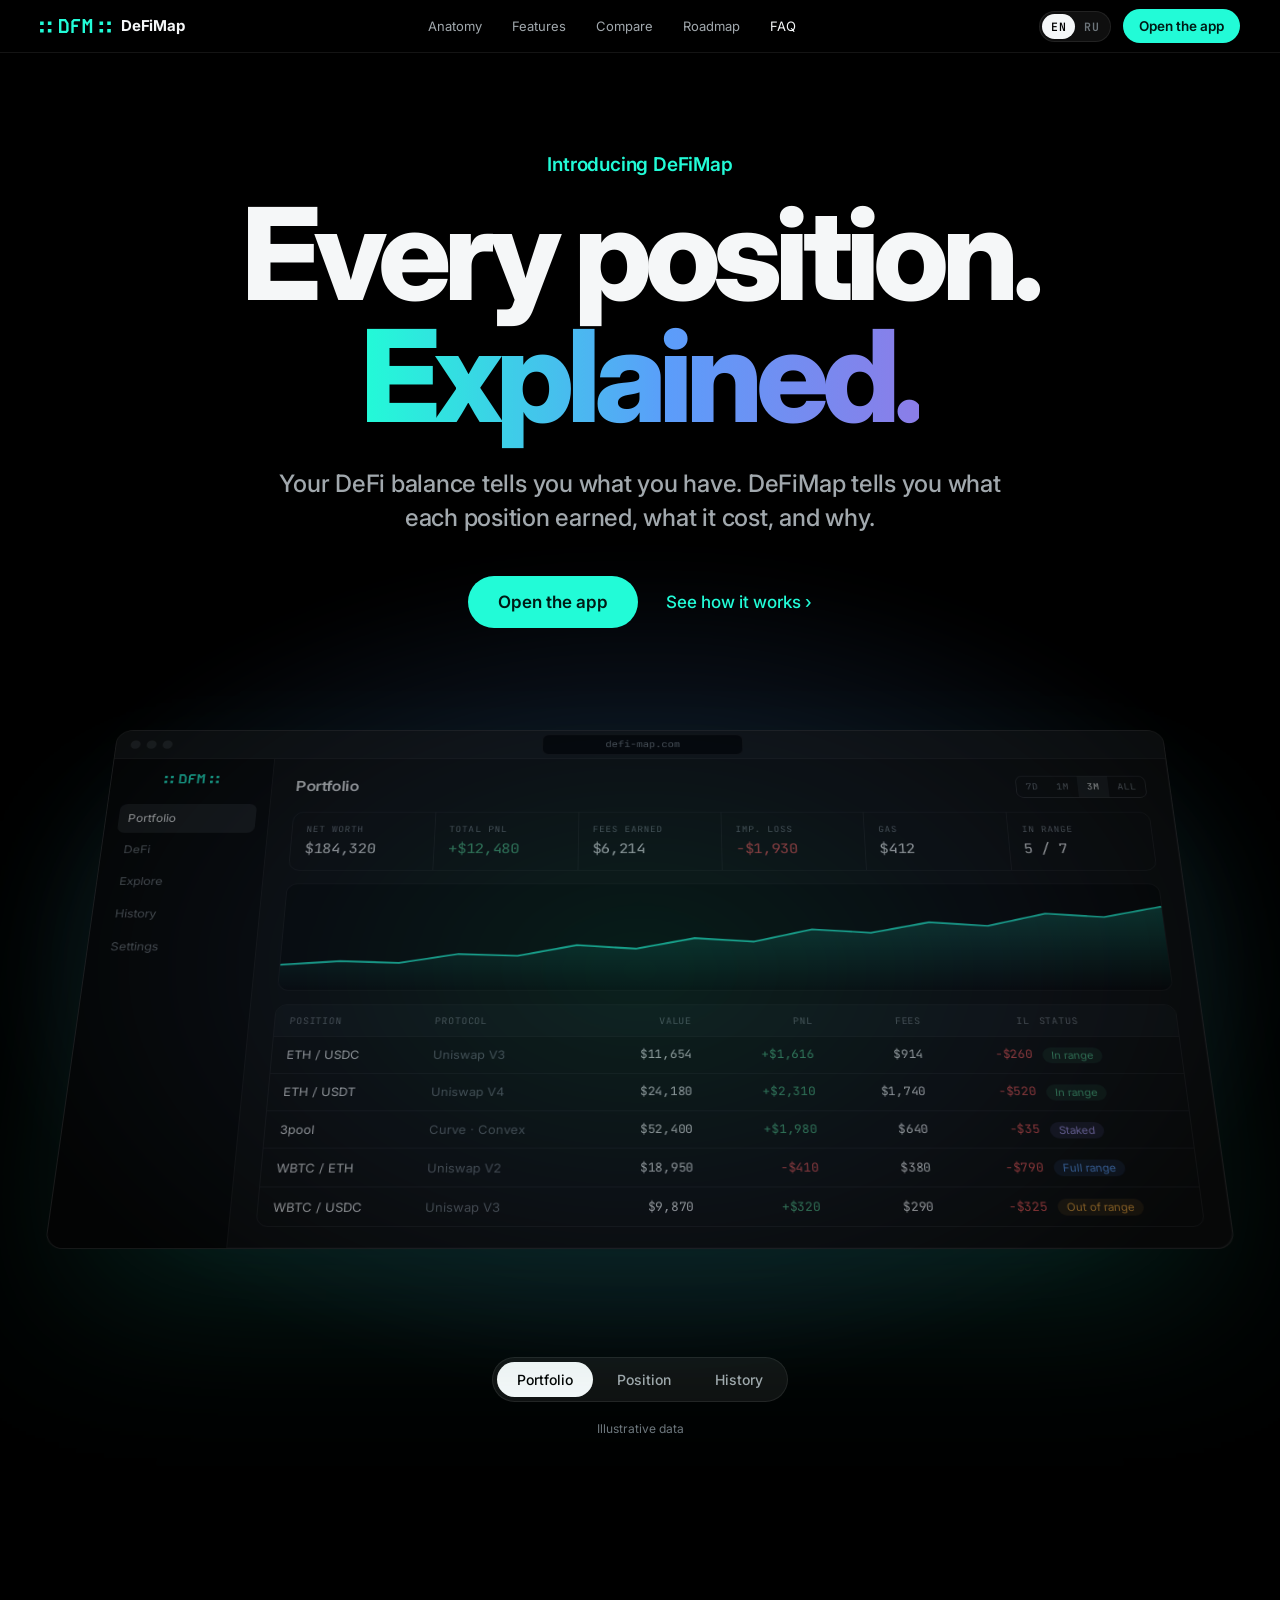
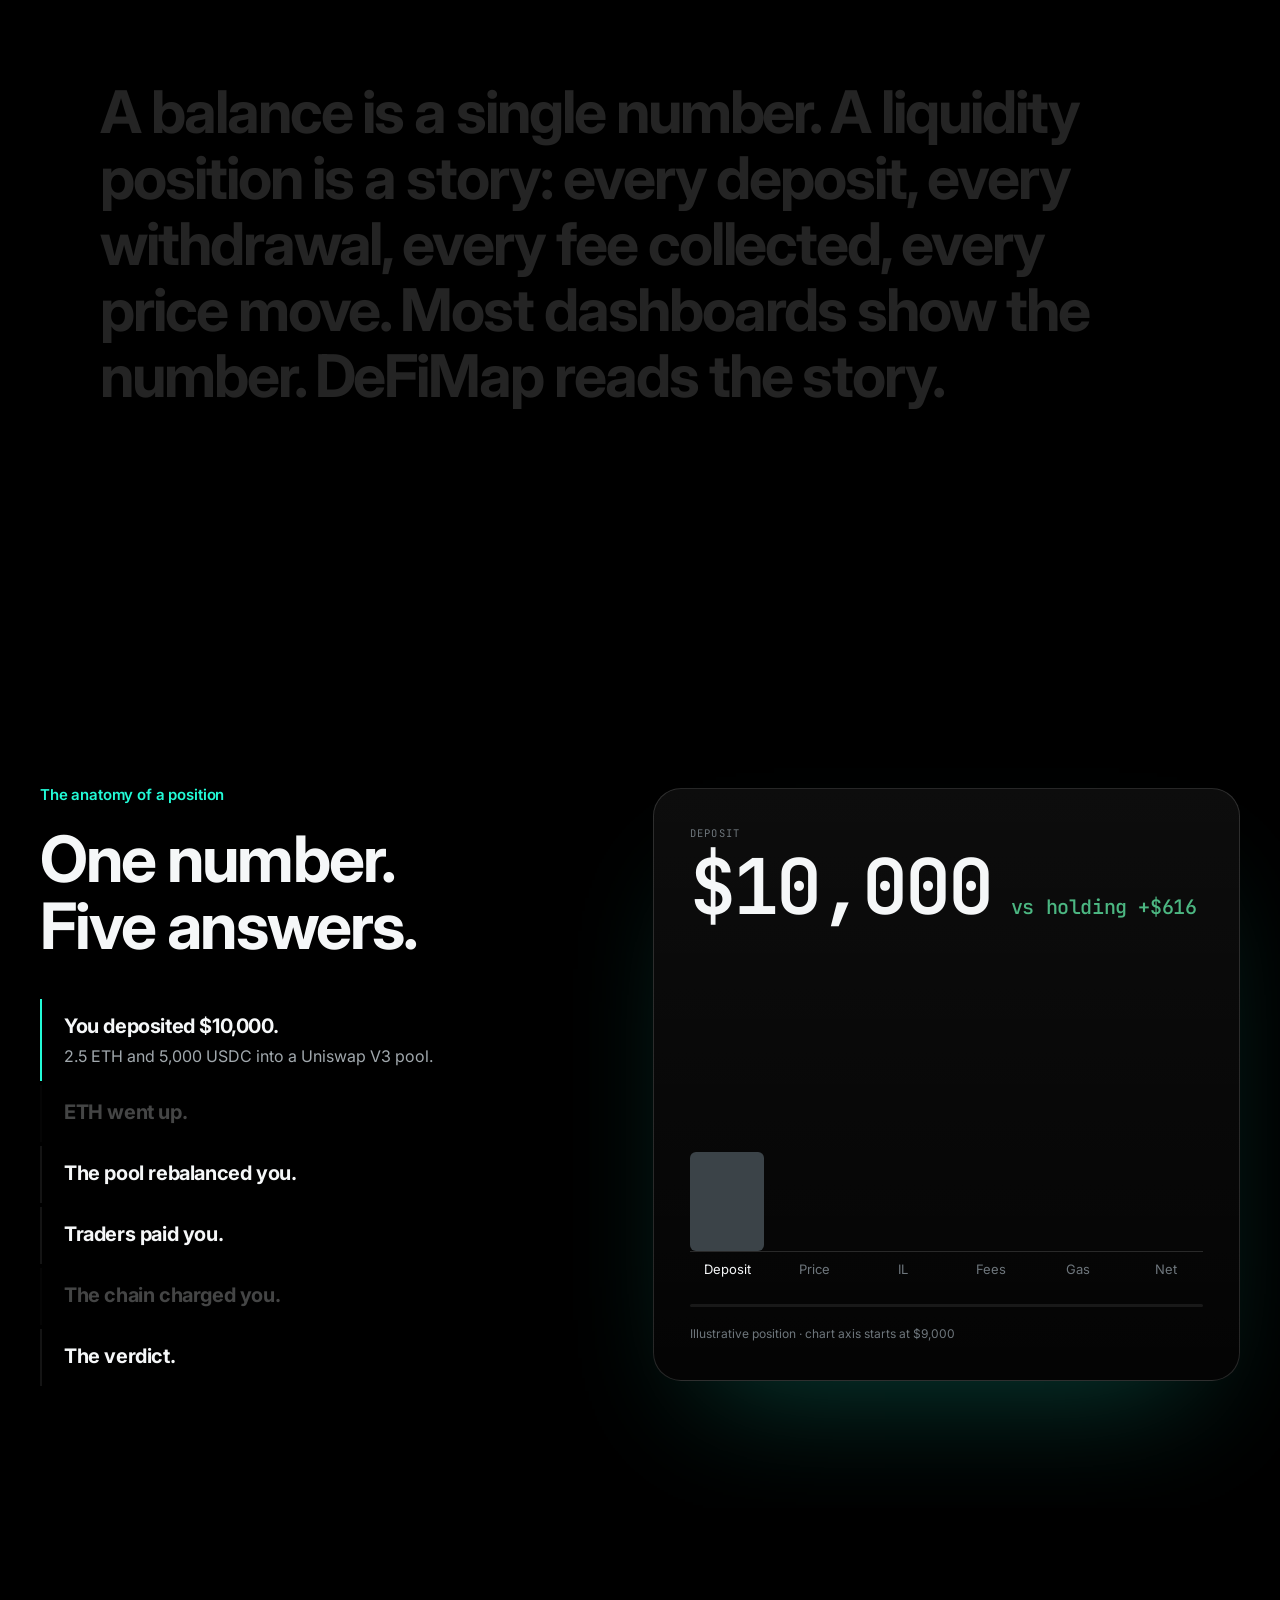
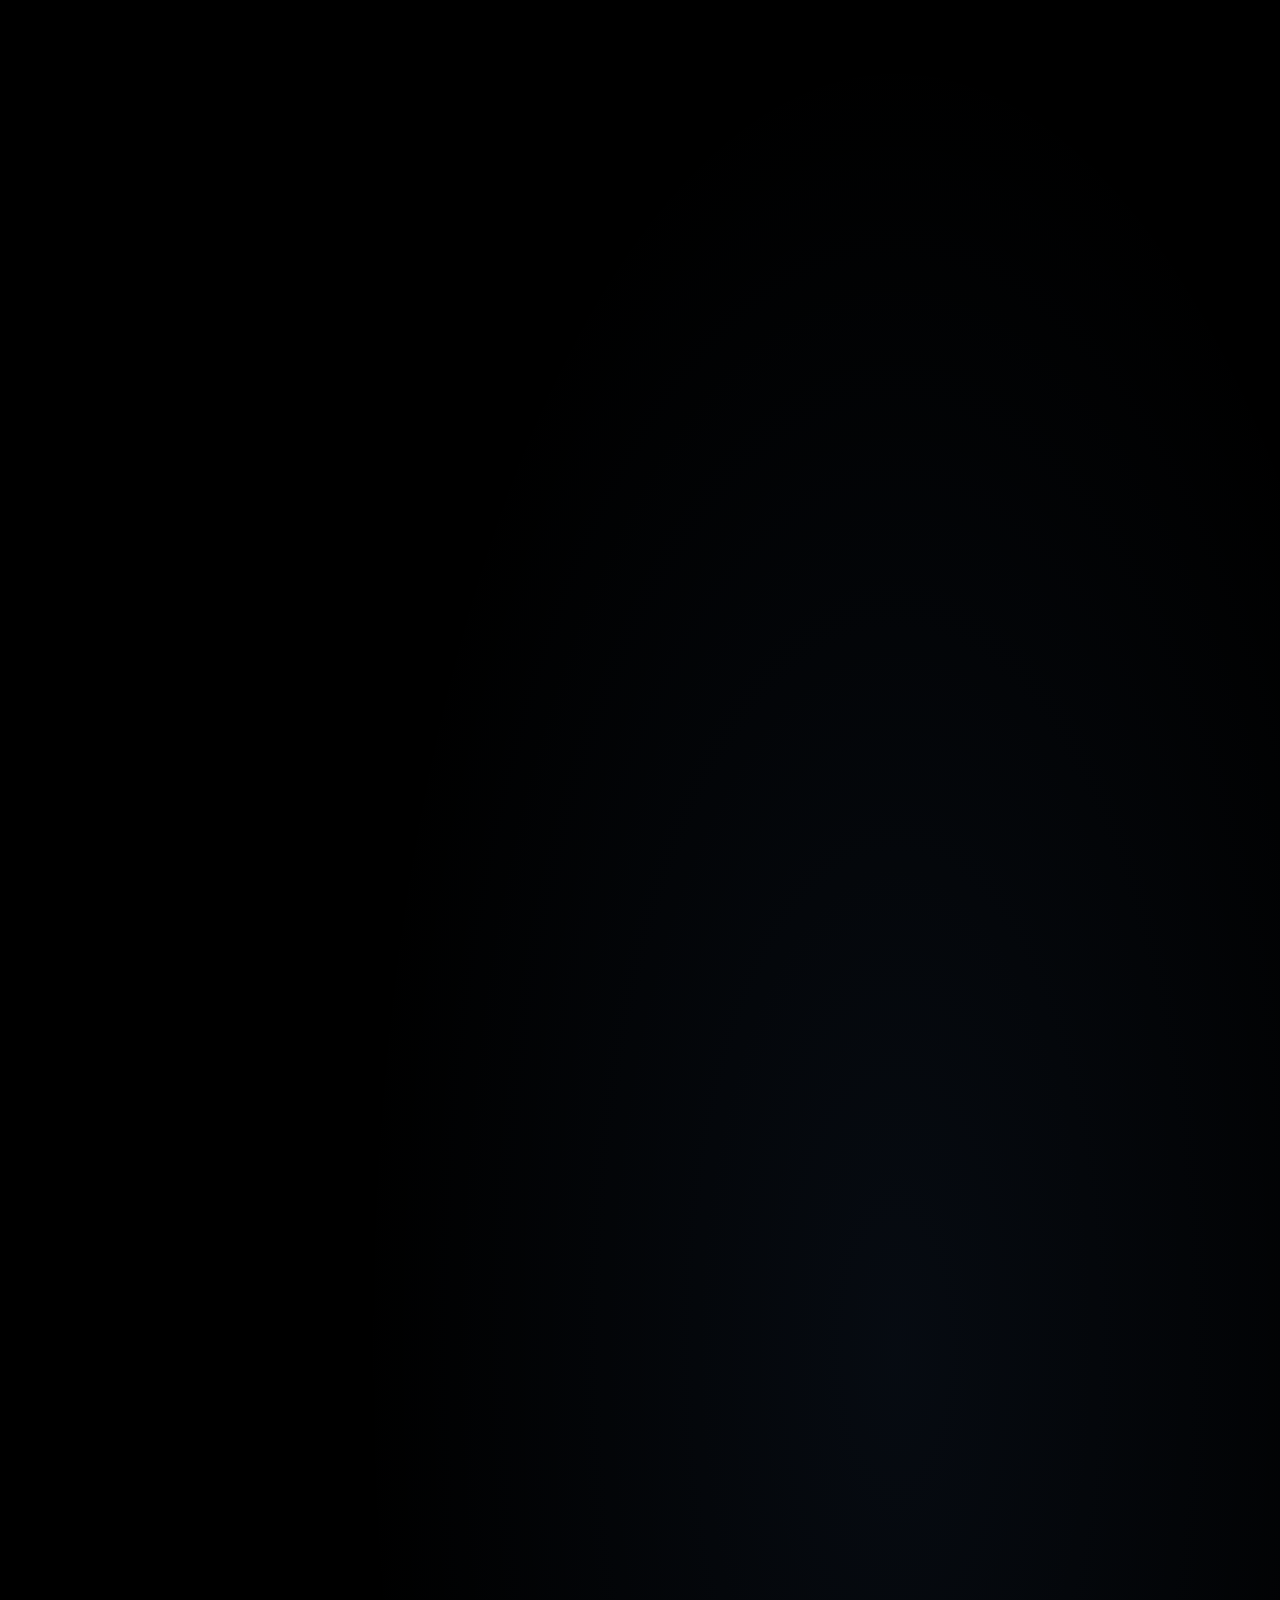
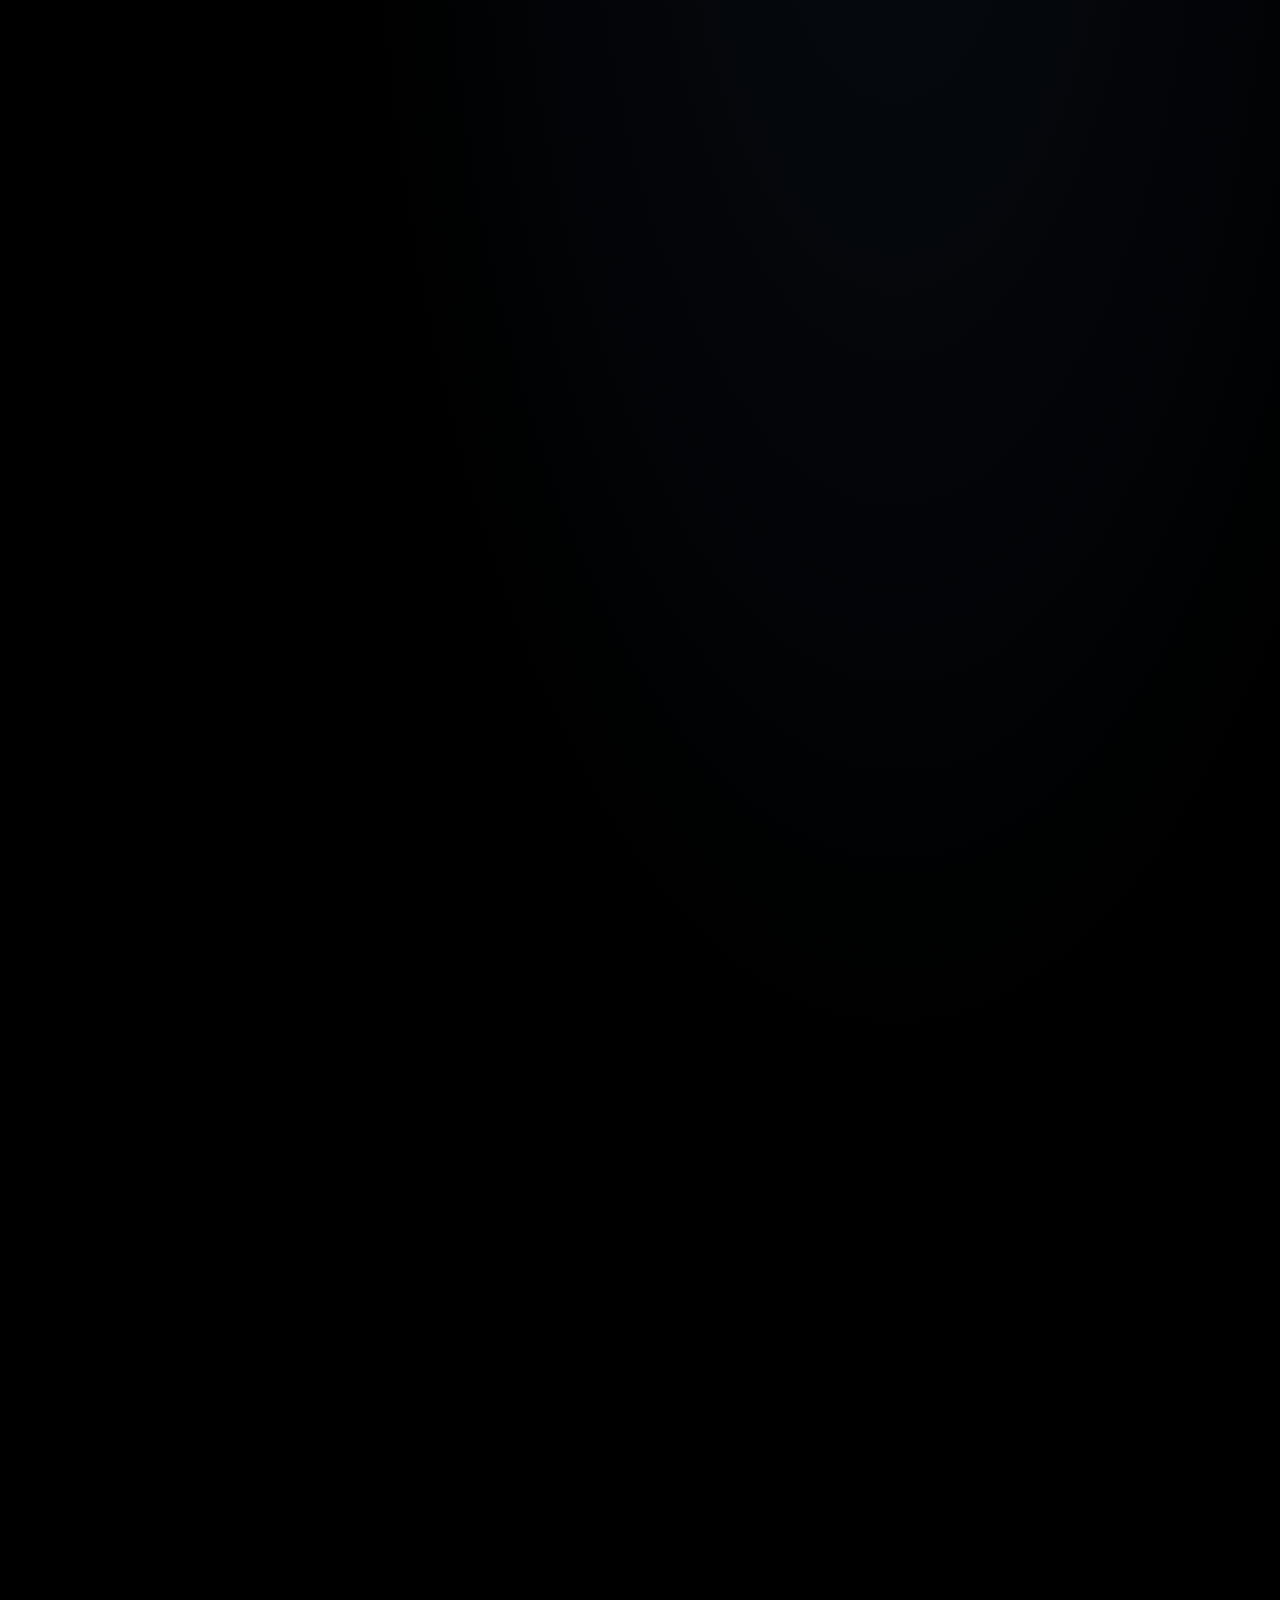
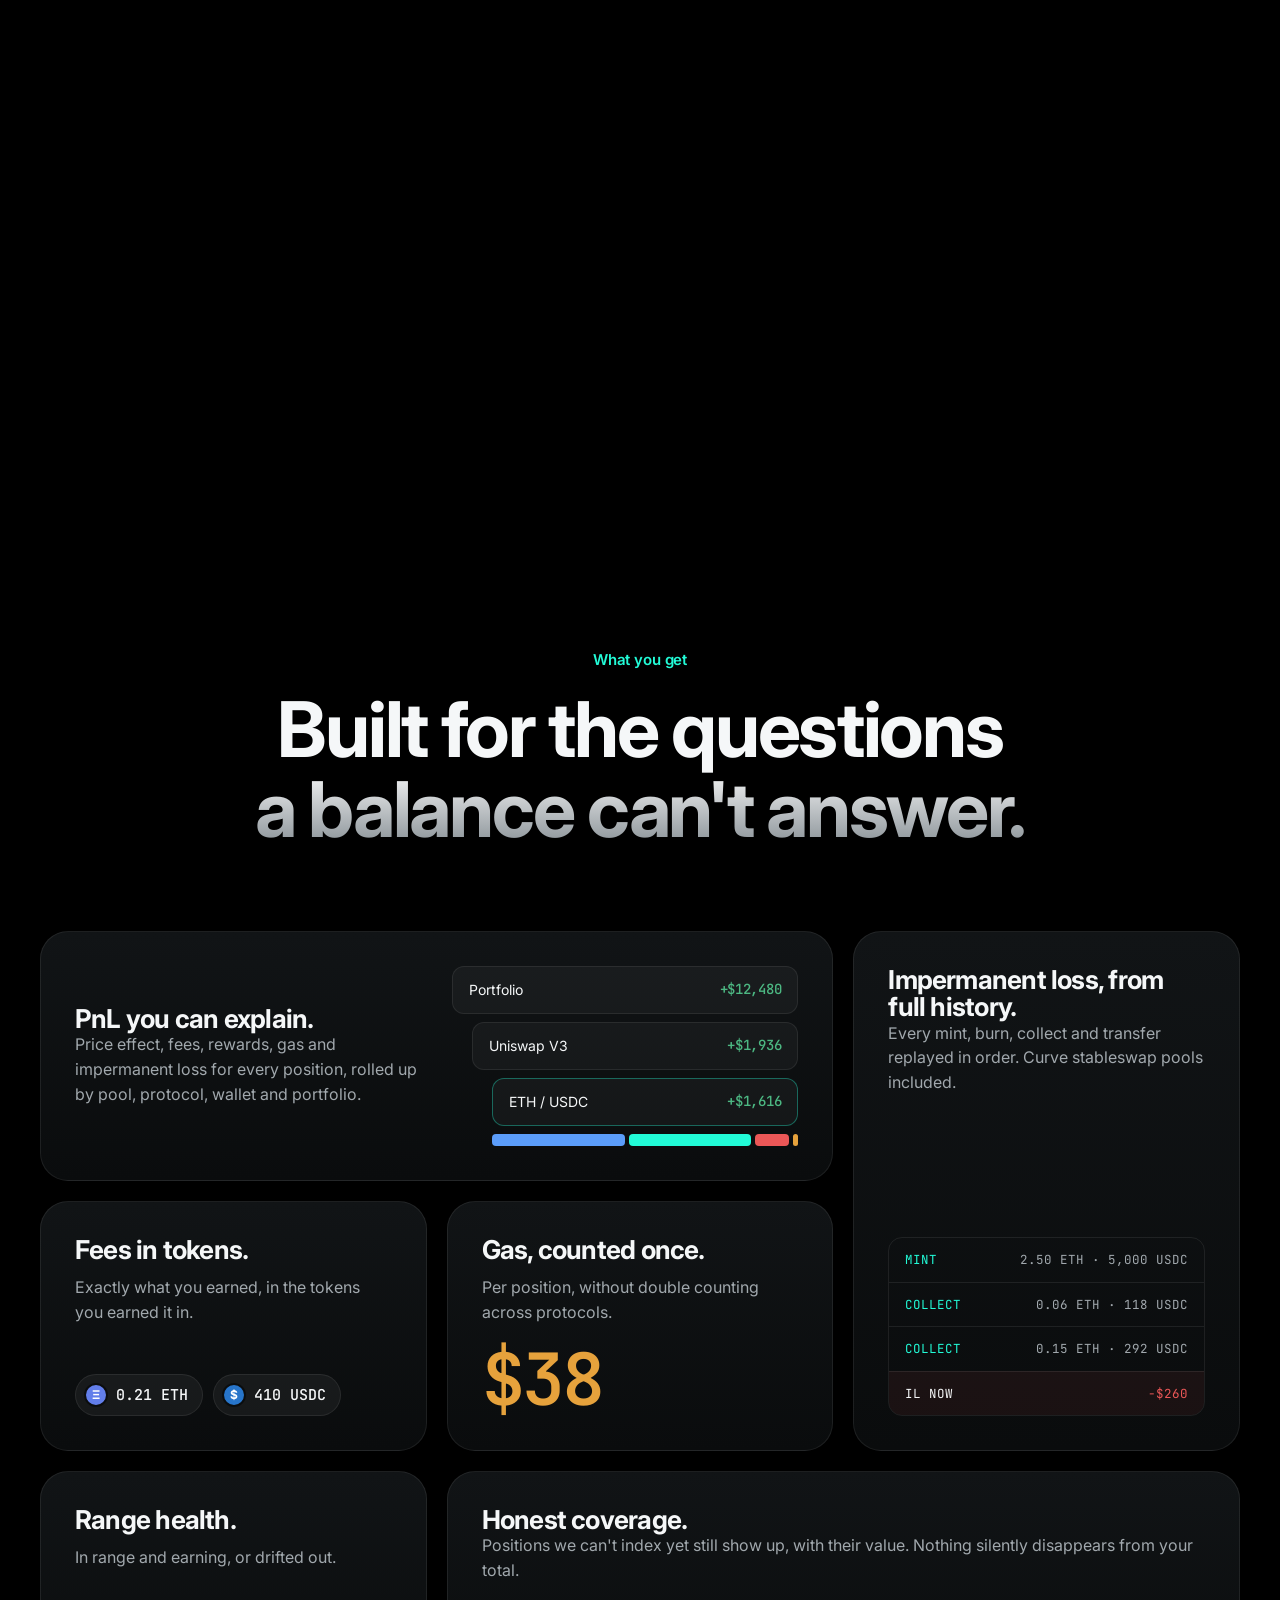
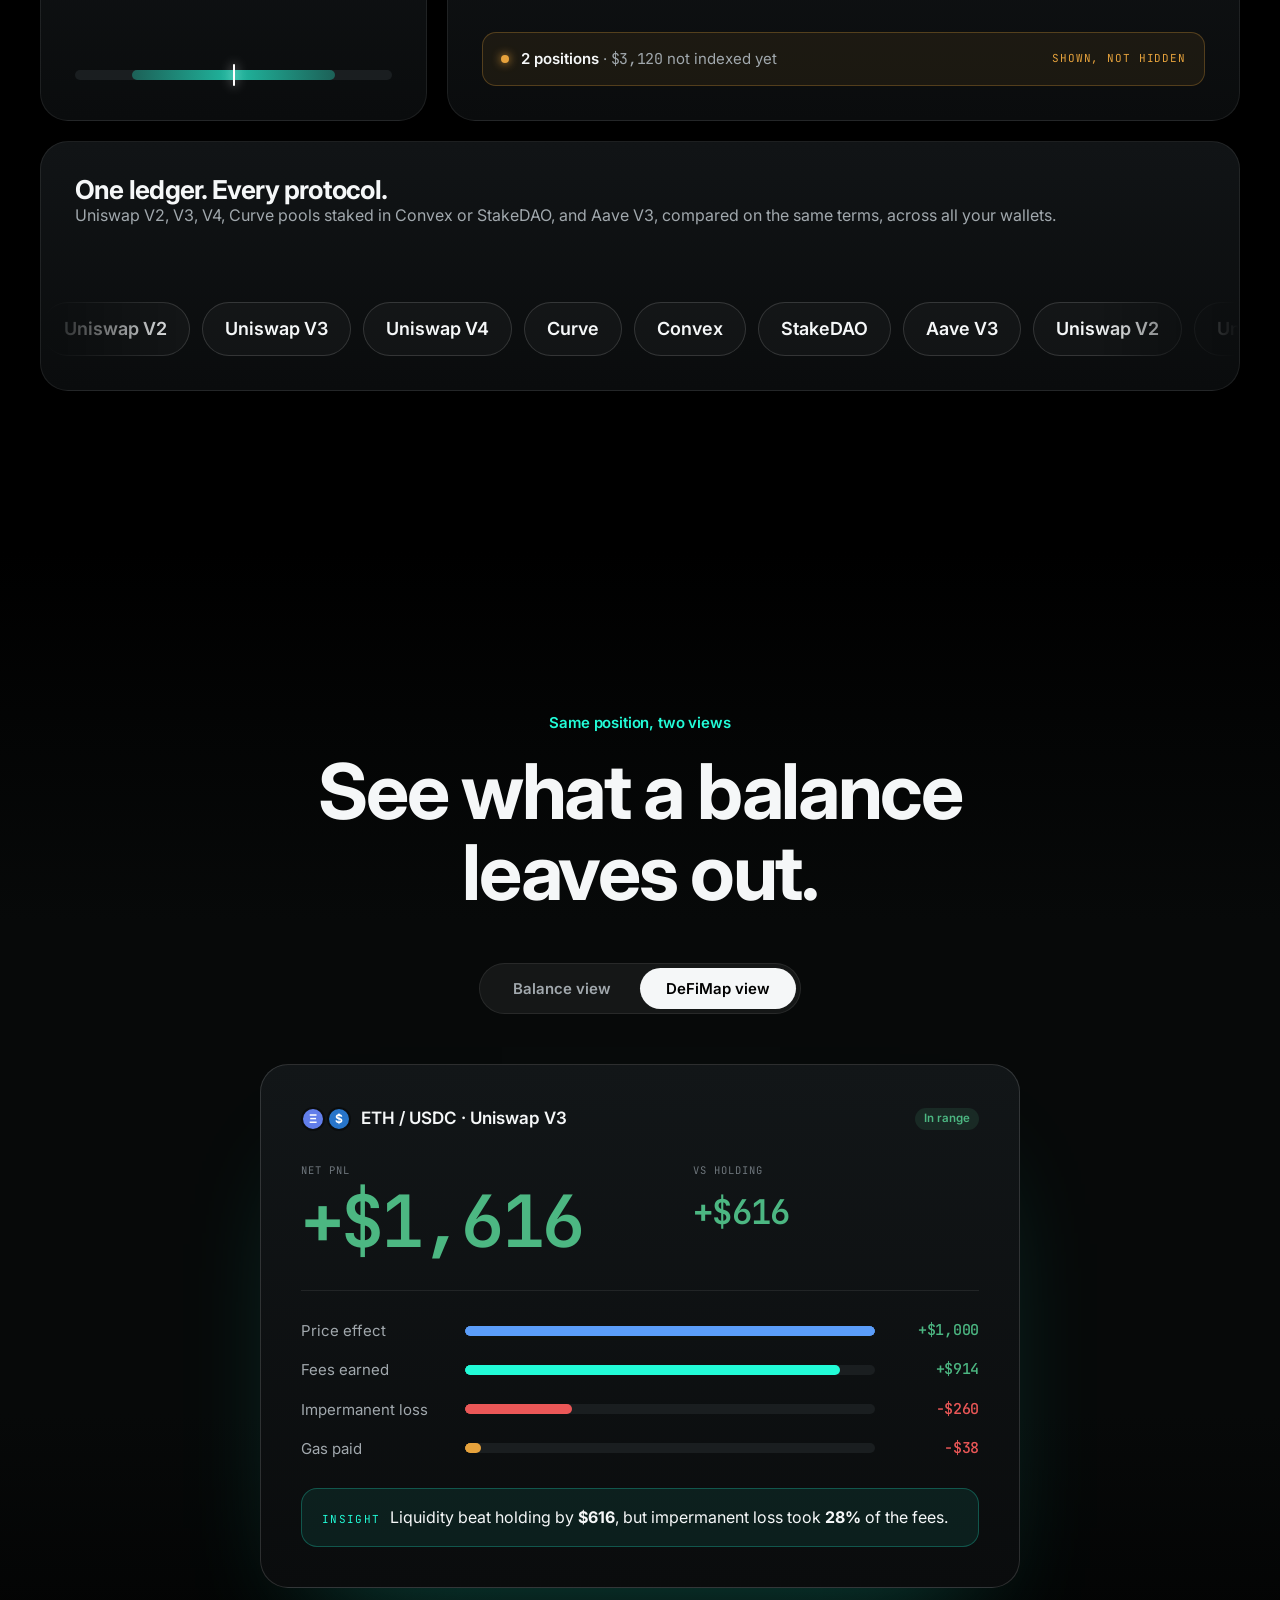
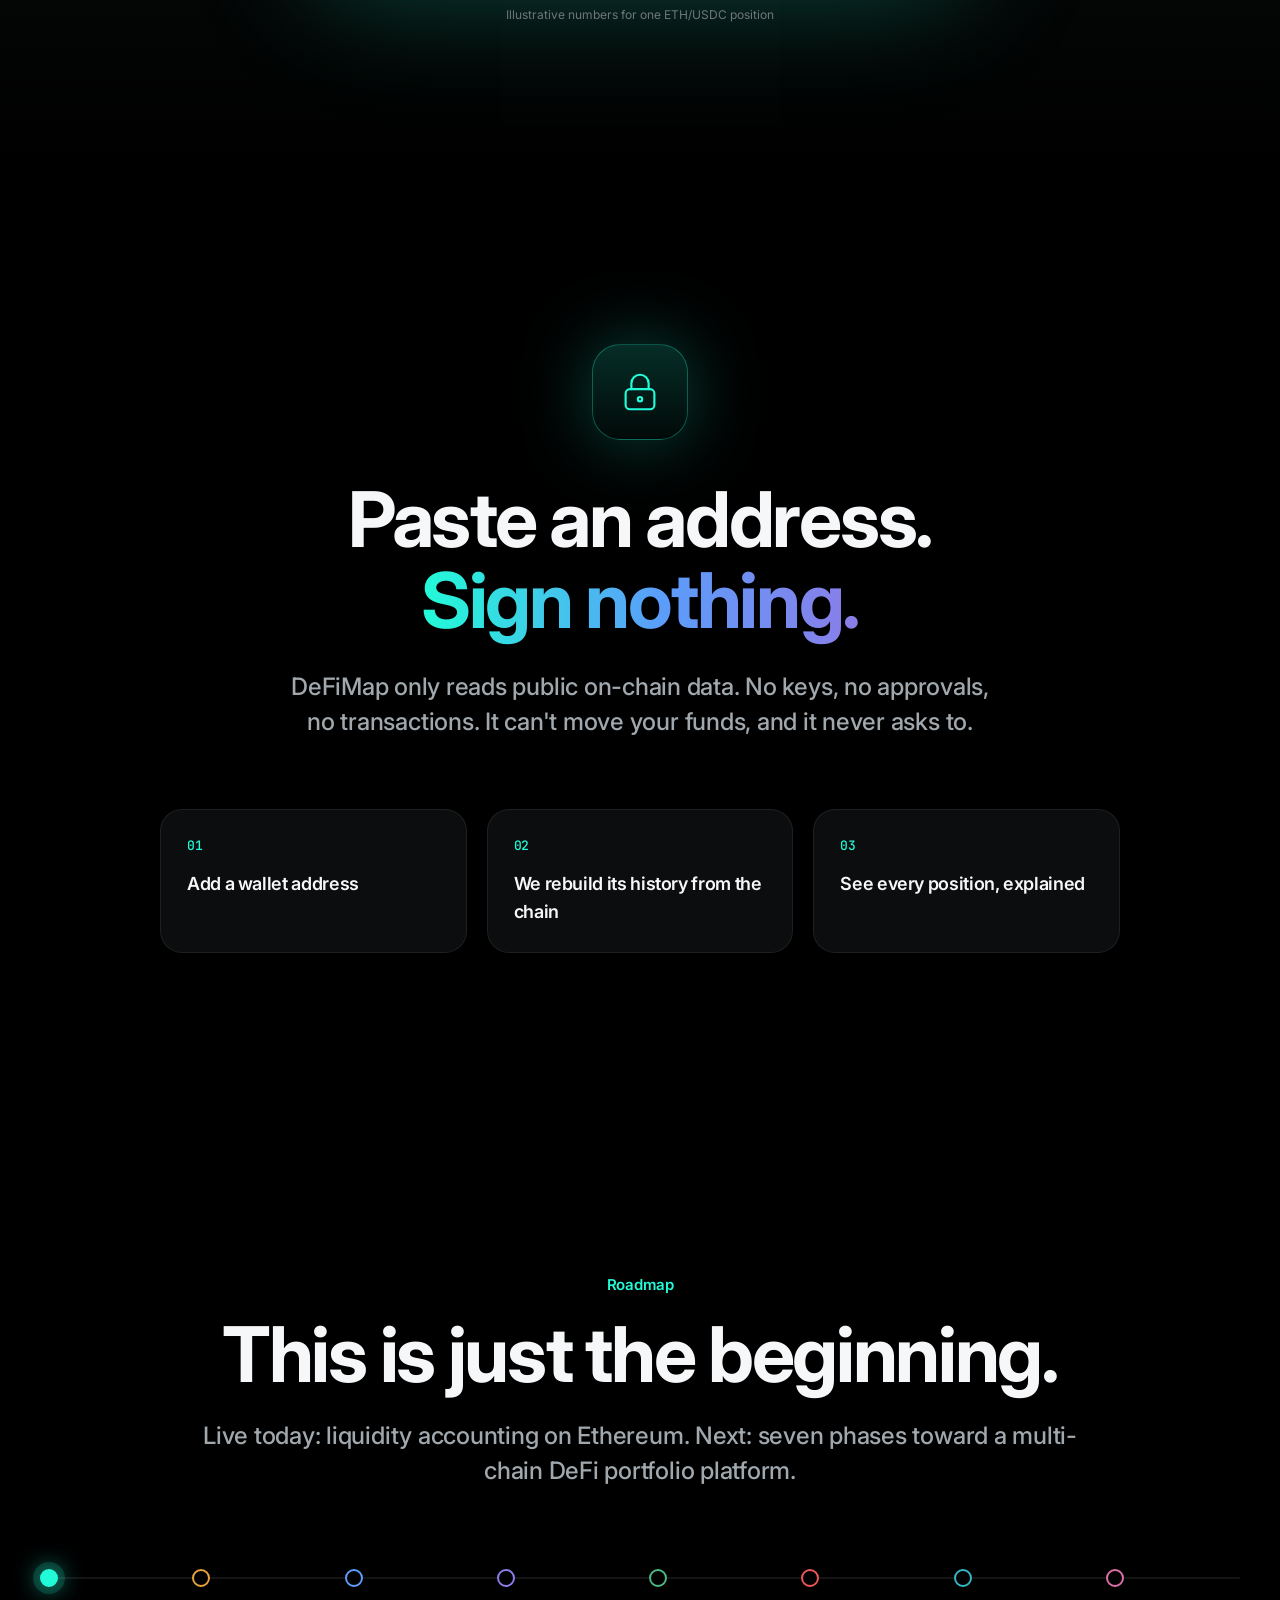
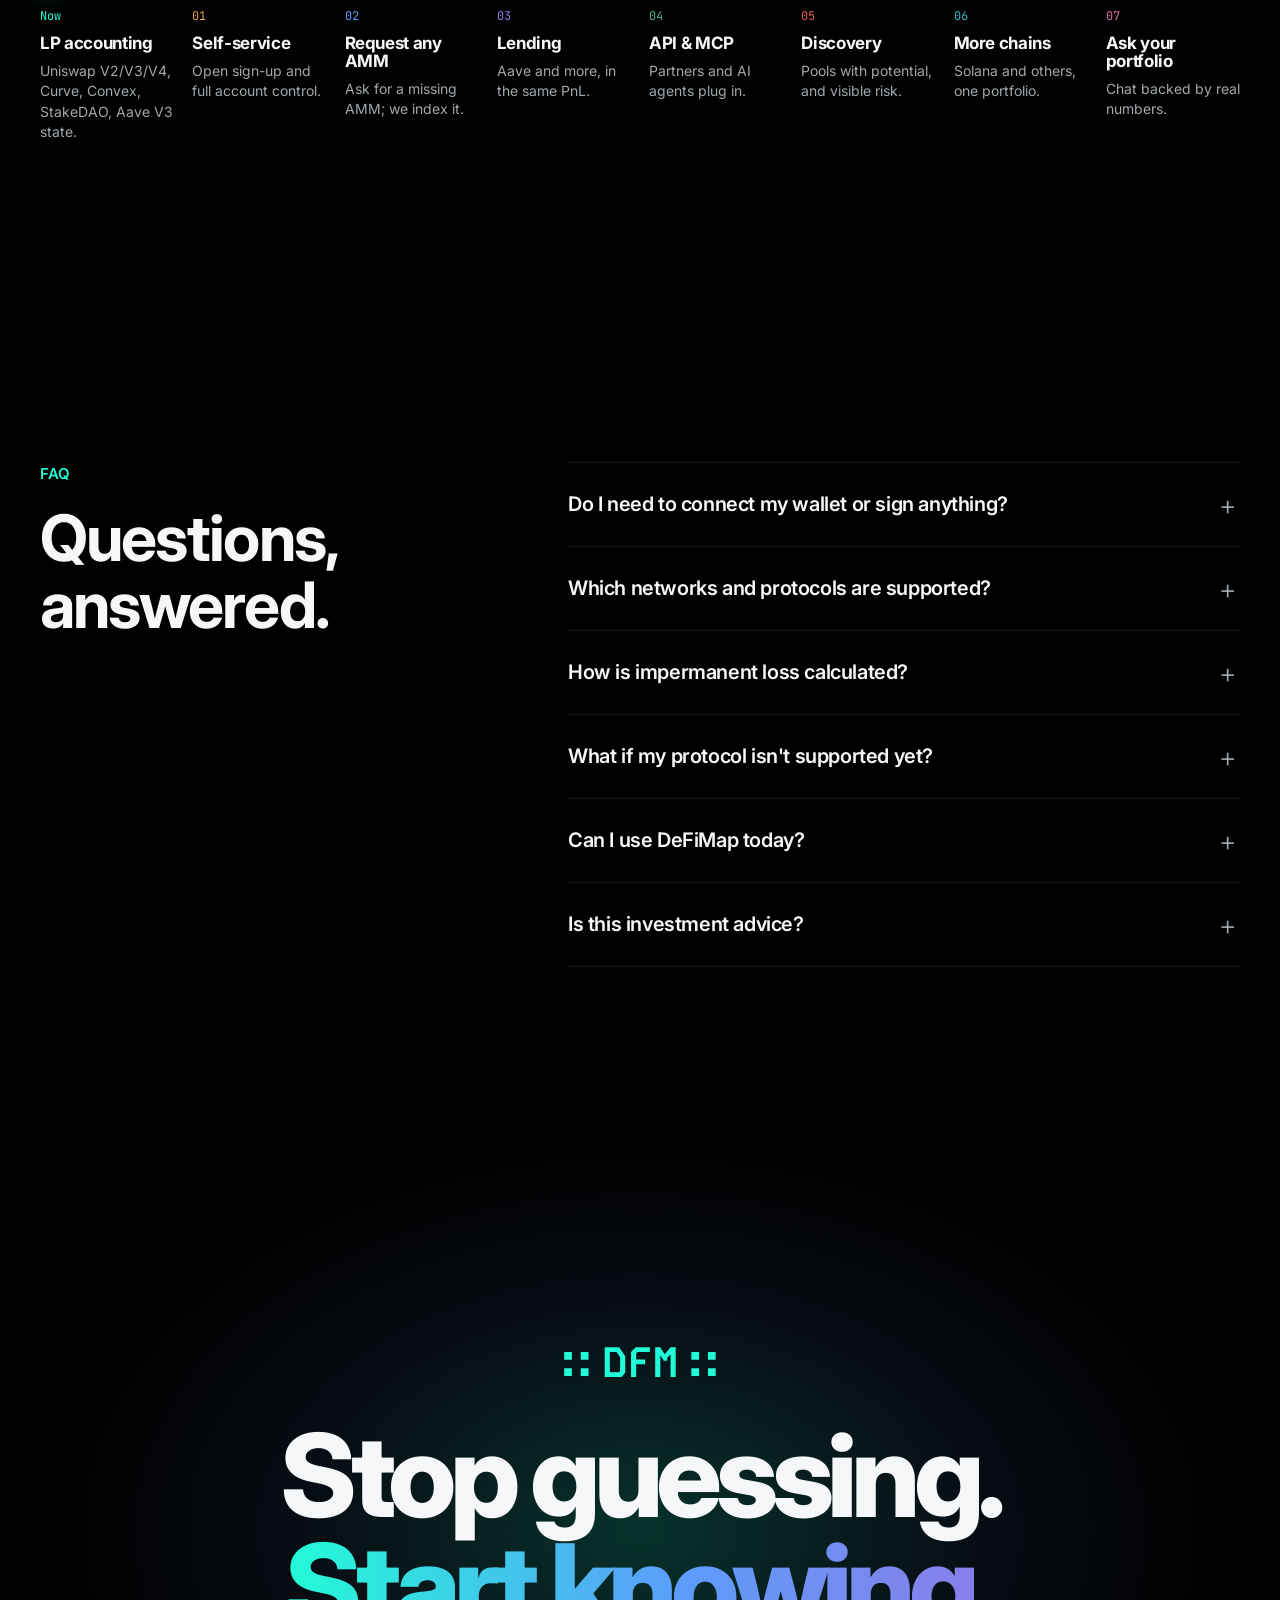
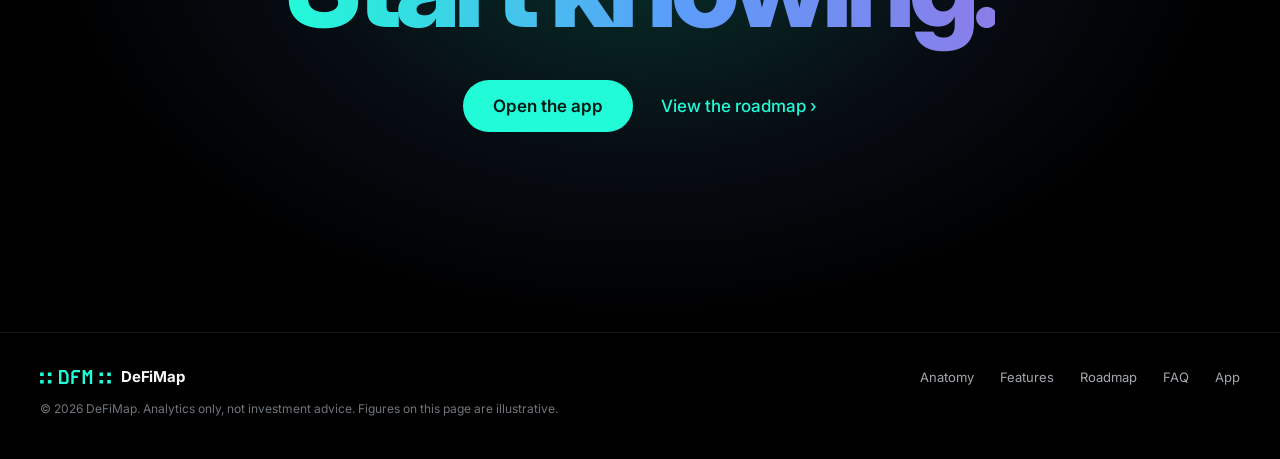
==== commit d8b234f3: "Add Russian version with browser-based language detection Signed-off-by: Artem Barger <artem@bargr.n" ====
--- a/index.html
+++ b/index.html
@@ -13,6 +13,28 @@
   <meta property="og:description" content="Performance accounting for DeFi liquidity: PnL split into price, fees, rewards, gas and impermanent loss, per position, pool and protocol.">
   <meta property="og:image" content="https://defi-map.github.io/assets/img/og.png">
   <meta name="twitter:card" content="summary_large_image">
+  <meta property="og:locale" content="en_US">
+  <meta property="og:locale:alternate" content="ru_RU">
+  <link rel="alternate" hreflang="en" href="https://defi-map.github.io/?lang=en">
+  <link rel="alternate" hreflang="ru" href="https://defi-map.github.io/?lang=ru">
+  <link rel="alternate" hreflang="x-default" href="https://defi-map.github.io/">
+  <script>
+    // Pick the language before first paint: ?lang= > saved choice > browser languages > English.
+    (function () {
+      var d = document.documentElement, ok = { en: 1, ru: 1 }, l = null;
+      try {
+        var q = new URLSearchParams(location.search).get('lang'), s = localStorage.getItem('dm-lang');
+        l = ok[q] ? q : ok[s] ? s : null;
+        if (!l) {
+          var a = navigator.languages || [navigator.language || ''];
+          for (var i = 0; i < a.length && !l; i++) { var b = String(a[i]).toLowerCase().slice(0, 2); if (ok[b]) l = b; }
+        }
+      } catch (e) {}
+      d.lang = l || 'en';
+      if (d.lang !== 'en') { d.classList.add('i18n-wait'); setTimeout(function () { d.classList.remove('i18n-wait'); }, 1500); }
+    })();
+  </script>
+  <style>.i18n-wait body { opacity: 0; }</style>
   <link rel="icon" href="assets/img/favicon.svg" type="image/svg+xml">
   <link rel="preconnect" href="https://fonts.googleapis.com">
   <link rel="preconnect" href="https://fonts.gstatic.com" crossorigin>
@@ -20,7 +42,7 @@
   <link rel="stylesheet" href="assets/css/site.css">
 </head>
 <body>
-<a class="skip" href="#main">Skip to content</a>
+<a class="skip" href="#main" data-i18n="skip">Skip to content</a>
 
 <!-- ================= NAV ================= -->
 <header class="nav">
@@ -30,21 +52,25 @@
       <span class="brand-name">DeFiMap</span>
     </a>
     <nav class="nav-links" aria-label="Main">
-      <a href="#anatomy">Anatomy</a>
-      <a href="#features">Features</a>
-      <a href="#compare">Compare</a>
-      <a href="#roadmap">Roadmap</a>
-      <a href="#faq">FAQ</a>
+      <a href="#anatomy" data-i18n="nav.anatomy">Anatomy</a>
+      <a href="#features" data-i18n="nav.features">Features</a>
+      <a href="#compare" data-i18n="nav.compare">Compare</a>
+      <a href="#roadmap" data-i18n="nav.roadmap">Roadmap</a>
+      <a href="#faq" data-i18n="nav.faq">FAQ</a>
     </nav>
     <div class="nav-cta">
-      <a class="btn btn-primary btn-sm" href="https://defi-map.com/">Open the app</a>
+      <div class="lang" role="group" aria-label="Language">
+        <button type="button" data-lang="en" aria-pressed="true">EN</button>
+        <button type="button" data-lang="ru" aria-pressed="false">RU</button>
+      </div>
+      <a class="btn btn-primary btn-sm nav-open" href="https://defi-map.com/" data-i18n="cta.open">Open the app</a>
       <button class="nav-toggle" aria-label="Open menu" aria-expanded="false" aria-controls="mobile-menu"><span></span><span></span></button>
     </div>
   </div>
   <div class="mobile-menu" id="mobile-menu" hidden>
-    <a href="#anatomy">Anatomy</a><a href="#features">Features</a><a href="#compare">Compare</a>
-    <a href="#roadmap">Roadmap</a><a href="#faq">FAQ</a>
-    <a class="btn btn-primary" href="https://defi-map.com/">Open the app</a>
+    <a href="#anatomy" data-i18n="nav.anatomy">Anatomy</a><a href="#features" data-i18n="nav.features">Features</a><a href="#compare" data-i18n="nav.compare">Compare</a>
+    <a href="#roadmap" data-i18n="nav.roadmap">Roadmap</a><a href="#faq" data-i18n="nav.faq">FAQ</a>
+    <a class="btn btn-primary" href="https://defi-map.com/" data-i18n="cta.open">Open the app</a>
   </div>
 </header>
 
@@ -54,12 +80,12 @@
 <section class="hero" id="top">
   <div class="hero-glow" aria-hidden="true"></div>
   <div class="wrap hero-copy">
-    <p class="eyebrow fade" style="--d:0">Introducing DeFiMap</p>
-    <h1 class="fade" style="--d:1">Every position.<br><span class="grad">Explained.</span></h1>
-    <p class="lead fade" style="--d:2">Your DeFi balance tells you what you have. DeFiMap tells you what each position earned, what it cost, and why.</p>
+    <p class="eyebrow fade" style="--d:0" data-i18n="hero.eyebrow">Introducing DeFiMap</p>
+    <h1 class="fade" style="--d:1" data-i18n="hero.title">Every position.<br><span class="grad">Explained.</span></h1>
+    <p class="lead fade" style="--d:2" data-i18n="hero.lead">Your DeFi balance tells you what you have. DeFiMap tells you what each position earned, what it cost, and why.</p>
     <div class="actions fade" style="--d:3">
-      <a class="btn btn-primary btn-lg" href="https://defi-map.com/">Open the app</a>
-      <a class="link-more" href="#anatomy">See how it works <span aria-hidden="true">›</span></a>
+      <a class="btn btn-primary btn-lg" href="https://defi-map.com/" data-i18n="cta.open">Open the app</a>
+      <a class="link-more" href="#anatomy" data-i18n="hero.more">See how it works <span aria-hidden="true">›</span></a>
     </div>
   </div>
 
@@ -147,18 +173,18 @@
       </div>
     </div>
     <div class="tabs" role="tablist" aria-label="Product screens">
-      <button role="tab" aria-selected="true" aria-controls="tab-portfolio" id="t-portfolio">Portfolio</button>
-      <button role="tab" aria-selected="false" aria-controls="tab-position" id="t-position">Position</button>
-      <button role="tab" aria-selected="false" aria-controls="tab-history" id="t-history">History</button>
-    </div>
-    <p class="fine center">Illustrative data</p>
+      <button role="tab" aria-selected="true" aria-controls="tab-portfolio" id="t-portfolio" data-i18n="tab.portfolio">Portfolio</button>
+      <button role="tab" aria-selected="false" aria-controls="tab-position" id="t-position" data-i18n="tab.position">Position</button>
+      <button role="tab" aria-selected="false" aria-controls="tab-history" id="t-history" data-i18n="tab.history">History</button>
+    </div>
+    <p class="fine center" data-i18n="fine.data">Illustrative data</p>
   </div>
 </section>
 
 <!-- ================= STATEMENT ================= -->
 <section class="statement" aria-label="Why DeFiMap">
   <div class="wrap">
-    <p class="words" data-words>A balance is a single number. A liquidity position is a story: every deposit, every withdrawal, every fee collected, every price move. Most dashboards show the number. DeFiMap reads the story.</p>
+    <p class="words" data-words data-i18n="statement">A balance is a single number. A liquidity position is a story: every deposit, every withdrawal, every fee collected, every price move. Most dashboards show the number. <span data-hl>DeFiMap reads the story.</span></p>
   </div>
 </section>
 
@@ -167,34 +193,34 @@
   <div class="anatomy-sticky">
     <div class="wrap anatomy-in">
       <div class="anatomy-copy">
-        <p class="eyebrow">The anatomy of a position</p>
-        <h2 class="a-title">One number.<br>Five answers.</h2>
+        <p class="eyebrow" data-i18n="a.eyebrow">The anatomy of a position</p>
+        <h2 class="a-title" data-i18n="a.title">One number.<br>Five answers.</h2>
         <ol class="a-steps">
-          <li data-s="0"><b>You deposited $10,000.</b><span>2.5 ETH and 5,000 USDC into a Uniswap V3 pool.</span></li>
-          <li data-s="1"><b>ETH went up.</b><span>Holding the same tokens would have earned <em class="c-price">+$1,000</em>.</span></li>
-          <li data-s="2"><b>The pool rebalanced you.</b><span>Impermanent loss: <em class="c-il">−$260</em> against holding.</span></li>
-          <li data-s="3"><b>Traders paid you.</b><span>Fees: 0.21 ETH and 410 USDC, worth <em class="c-fees">+$914</em>.</span></li>
-          <li data-s="4"><b>The chain charged you.</b><span>Gas for minting and collecting: <em class="c-gas">−$38</em>.</span></li>
-          <li data-s="5"><b>The verdict.</b><span>Net <em class="up">+$1,616</em>. Liquidity beat holding by <em class="up">$616</em>.</span></li>
+          <li data-s="0" data-i18n="a.s0"><b>You deposited $10,000.</b><span>2.5 ETH and 5,000 USDC into a Uniswap V3 pool.</span></li>
+          <li data-s="1" data-i18n="a.s1"><b>ETH went up.</b><span>Holding the same tokens would have earned <em class="c-price">+$1,000</em>.</span></li>
+          <li data-s="2" data-i18n="a.s2"><b>The pool rebalanced you.</b><span>Impermanent loss: <em class="c-il">−$260</em> against holding.</span></li>
+          <li data-s="3" data-i18n="a.s3"><b>Traders paid you.</b><span>Fees: 0.21 ETH and 410 USDC, worth <em class="c-fees">+$914</em>.</span></li>
+          <li data-s="4" data-i18n="a.s4"><b>The chain charged you.</b><span>Gas for minting and collecting: <em class="c-gas">−$38</em>.</span></li>
+          <li data-s="5" data-i18n="a.s5"><b>The verdict.</b><span>Net <em class="up">+$1,616</em>. Liquidity beat holding by <em class="up">$616</em>.</span></li>
         </ol>
       </div>
 
       <div class="a-visual" data-step="0" aria-hidden="true">
         <div class="a-readout">
           <div class="label" data-label>Deposit</div>
-          <div class="a-row"><div class="a-big num" data-big>$10,000</div><div class="a-sub num up" data-sub>vs holding +$616</div></div>
+          <div class="a-row"><div class="a-big num" data-big>$10,000</div><div class="a-sub num up" data-sub data-i18n="a.sub">vs holding +$616</div></div>
         </div>
         <div class="a-chart">
-          <div class="a-col" data-c="0"><i class="bar bg-dep" style="--b:0;--h:33.3"></i><span>Deposit</span></div>
-          <div class="a-col" data-c="1"><i class="bar bg-price" style="--b:33.3;--h:33.4"></i><span>Price</span></div>
+          <div class="a-col" data-c="0"><i class="bar bg-dep" style="--b:0;--h:33.3"></i><span data-i18n="col.dep">Deposit</span></div>
+          <div class="a-col" data-c="1"><i class="bar bg-price" style="--b:33.3;--h:33.4"></i><span data-i18n="col.price">Price</span></div>
           <div class="a-col" data-c="2"><i class="bar bg-il" style="--b:58;--h:8.7"></i><span>IL</span></div>
-          <div class="a-col" data-c="3"><i class="bar bg-fees" style="--b:58;--h:30.5"></i><span>Fees</span></div>
-          <div class="a-col" data-c="4"><i class="bar bg-gas" style="--b:87.2;--h:1.6"></i><span>Gas</span></div>
-          <div class="a-col" data-c="5"><i class="bar bg-net" style="--b:0;--h:87.2"></i><span>Net</span></div>
-          <div class="a-hold" style="--y:66.7"><span class="mono">holding $11,000</span></div>
+          <div class="a-col" data-c="3"><i class="bar bg-fees" style="--b:58;--h:30.5"></i><span data-i18n="col.fees">Fees</span></div>
+          <div class="a-col" data-c="4"><i class="bar bg-gas" style="--b:87.2;--h:1.6"></i><span data-i18n="col.gas">Gas</span></div>
+          <div class="a-col" data-c="5"><i class="bar bg-net" style="--b:0;--h:87.2"></i><span data-i18n="col.net">Net</span></div>
+          <div class="a-hold" style="--y:66.7"><span class="mono" data-i18n="a.hold">holding $11,000</span></div>
         </div>
         <div class="a-progress"><i></i></div>
-        <p class="fine">Illustrative position · chart axis starts at $9,000</p>
+        <p class="fine" data-i18n="a.fine">Illustrative position · chart axis starts at $9,000</p>
       </div>
     </div>
   </div>
@@ -204,18 +230,18 @@
 <section class="section" id="features">
   <div class="wrap">
     <div class="head">
-      <p class="eyebrow">What you get</p>
-      <h2>Built for the questions<br><span class="grad-soft">a balance can't answer.</span></h2>
+      <p class="eyebrow" data-i18n="f.eyebrow">What you get</p>
+      <h2 data-i18n="f.title">Built for the questions<br><span class="grad-soft">a balance can't answer.</span></h2>
     </div>
 
     <div class="bento">
       <article class="tile t-wide reveal">
         <div class="tile-copy">
-          <h3>PnL you can explain.</h3>
-          <p>Price effect, fees, rewards, gas and impermanent loss for every position, rolled up by pool, protocol, wallet and portfolio.</p>
+          <h3 data-i18n="f.pnl.h">PnL you can explain.</h3>
+          <p data-i18n="f.pnl.p">Price effect, fees, rewards, gas and impermanent loss for every position, rolled up by pool, protocol, wallet and portfolio.</p>
         </div>
         <div class="tree" aria-hidden="true">
-          <div class="tree-row lvl0"><span>Portfolio</span><b class="num up">+$12,480</b></div>
+          <div class="tree-row lvl0"><span data-i18n="tab.portfolio">Portfolio</span><b class="num up">+$12,480</b></div>
           <div class="tree-row lvl1"><span>Uniswap V3</span><b class="num up">+$1,936</b></div>
           <div class="tree-row lvl2"><span>ETH / USDC</span><b class="num up">+$1,616</b></div>
           <div class="tree-split">
@@ -226,51 +252,51 @@
 
       <article class="tile t-tall reveal">
         <div class="tile-copy">
-          <h3>Impermanent loss, from full history.</h3>
-          <p>Every mint, burn, collect and transfer replayed in order. Curve stableswap pools included.</p>
+          <h3 data-i18n="f.il.h">Impermanent loss, from full history.</h3>
+          <p data-i18n="f.il.p">Every mint, burn, collect and transfer replayed in order. Curve stableswap pools included.</p>
         </div>
         <div class="ledger mono" aria-hidden="true">
           <div><span>MINT</span><span>2.50 ETH · 5,000 USDC</span></div>
           <div><span>COLLECT</span><span>0.06 ETH · 118 USDC</span></div>
           <div><span>COLLECT</span><span>0.15 ETH · 292 USDC</span></div>
-          <div class="now"><span>IL NOW</span><span class="c-il">−$260</span></div>
+          <div class="now"><span data-i18n="f.il.now">IL NOW</span><span class="c-il">−$260</span></div>
         </div>
       </article>
 
       <article class="tile reveal">
-        <h3>Fees in tokens.</h3>
-        <p>Exactly what you earned, in the tokens you earned it in.</p>
+        <h3 data-i18n="f.fees.h">Fees in tokens.</h3>
+        <p data-i18n="f.fees.p">Exactly what you earned, in the tokens you earned it in.</p>
         <div class="tok-pills" aria-hidden="true"><span><i class="tok tok-eth">Ξ</i>0.21 ETH</span><span><i class="tok tok-usdc">$</i>410 USDC</span></div>
       </article>
 
       <article class="tile reveal">
-        <h3>Gas, counted once.</h3>
-        <p>Per position, without double counting across protocols.</p>
+        <h3 data-i18n="f.gas.h">Gas, counted once.</h3>
+        <p data-i18n="f.gas.p">Per position, without double counting across protocols.</p>
         <div class="tile-num num c-gas" aria-hidden="true">$38</div>
       </article>
 
       <article class="tile reveal">
-        <h3>Range health.</h3>
-        <p>In range and earning, or drifted out.</p>
+        <h3 data-i18n="f.range.h">Range health.</h3>
+        <p data-i18n="f.range.p">In range and earning, or drifted out.</p>
         <div class="range" aria-hidden="true"><div class="range-track"><div class="range-band"></div><div class="range-now"></div></div></div>
       </article>
 
       <article class="tile t-wide3 reveal">
         <div class="tile-copy">
-          <h3>Honest coverage.</h3>
-          <p>Positions we can't index yet still show up, with their value. Nothing silently disappears from your total.</p>
+          <h3 data-i18n="f.cov.h">Honest coverage.</h3>
+          <p data-i18n="f.cov.p">Positions we can't index yet still show up, with their value. Nothing silently disappears from your total.</p>
         </div>
         <div class="uncov" aria-hidden="true">
           <span class="uncov-dot"></span>
-          <span><b>2 positions</b> · <span class="num">$3,120</span> not indexed yet</span>
-          <span class="uncov-tag mono">Shown, not hidden</span>
+          <span data-i18n="f.cov.row"><b>2 positions</b> · <span class="num">$3,120</span> not indexed yet</span>
+          <span class="uncov-tag mono" data-i18n="f.cov.tag">Shown, not hidden</span>
         </div>
       </article>
 
       <article class="tile t-full reveal">
         <div class="tile-copy">
-          <h3>One ledger. Every protocol.</h3>
-          <p>Uniswap V2, V3, V4, Curve pools staked in Convex or StakeDAO, and Aave V3, compared on the same terms, across all your wallets.</p>
+          <h3 data-i18n="f.ledger.h">One ledger. Every protocol.</h3>
+          <p data-i18n="f.ledger.p">Uniswap V2, V3, V4, Curve pools staked in Convex or StakeDAO, and Aave V3, compared on the same terms, across all your wallets.</p>
         </div>
         <div class="marquee" aria-hidden="true">
           <div class="marquee-in">
@@ -288,43 +314,43 @@
 <section class="section compare-sec" id="compare">
   <div class="wrap">
     <div class="head">
-      <p class="eyebrow">Same position, two views</p>
-      <h2>See what a balance<br>leaves out.</h2>
+      <p class="eyebrow" data-i18n="c.eyebrow">Same position, two views</p>
+      <h2 data-i18n="c.title">See what a balance<br>leaves out.</h2>
     </div>
     <div class="switch" role="tablist" aria-label="Choose view" data-state="defimap">
-      <button role="tab" aria-selected="false" data-view="tracker">Balance view</button>
-      <button role="tab" aria-selected="true" data-view="defimap">DeFiMap view</button>
+      <button role="tab" aria-selected="false" data-view="tracker" data-i18n="c.tracker">Balance view</button>
+      <button role="tab" aria-selected="true" data-view="defimap" data-i18n="c.dm">DeFiMap view</button>
       <span class="switch-thumb" aria-hidden="true"></span>
     </div>
 
     <div class="compare-stage" data-state="defimap">
       <div class="card view view-tracker" aria-hidden="true">
         <div class="view-title"><span class="tok tok-eth">Ξ</span><span class="tok tok-usdc">$</span> ETH / USDC LP</div>
-        <div class="label">Value</div>
+        <div class="label" data-i18n="c.value">Value</div>
         <div class="num huge">$11,654</div>
         <div class="num up">+$1,654 · +16.5%</div>
         <div class="tracker-q">
-          <p>Was that fees, or just ETH going up?</p>
-          <p>How much did gas cost?</p>
-          <p>Would holding have done better?</p>
+          <p data-i18n="c.q1">Was that fees, or just ETH going up?</p>
+          <p data-i18n="c.q2">How much did gas cost?</p>
+          <p data-i18n="c.q3">Would holding have done better?</p>
         </div>
       </div>
       <div class="card view view-dm">
-        <div class="view-title"><span class="tok tok-eth">Ξ</span><span class="tok tok-usdc">$</span> ETH / USDC · Uniswap V3 <em class="st in">In range</em></div>
+        <div class="view-title"><span class="tok tok-eth">Ξ</span><span class="tok tok-usdc">$</span> ETH / USDC · Uniswap V3 <em class="st in" data-i18n="c.inrange">In range</em></div>
         <div class="dm-top">
-          <div><div class="label">Net PnL</div><div class="num huge up">+$1,616</div></div>
-          <div><div class="label">vs holding</div><div class="num big up">+$616</div></div>
+          <div><div class="label" data-i18n="c.net">Net PnL</div><div class="num huge up">+$1,616</div></div>
+          <div><div class="label" data-i18n="c.vshold">vs holding</div><div class="num big up">+$616</div></div>
         </div>
         <div class="dm-bars">
-          <div class="hb"><span>Price effect</span><div class="hb-t"><i class="bg-price" style="--w:100%"></i></div><b class="num up">+$1,000</b></div>
-          <div class="hb"><span>Fees earned</span><div class="hb-t"><i class="bg-fees" style="--w:91.4%"></i></div><b class="num up">+$914</b></div>
-          <div class="hb"><span>Impermanent loss</span><div class="hb-t"><i class="bg-il" style="--w:26%"></i></div><b class="num down">−$260</b></div>
-          <div class="hb"><span>Gas paid</span><div class="hb-t"><i class="bg-gas" style="--w:3.8%"></i></div><b class="num down">−$38</b></div>
-        </div>
-        <div class="insight"><span class="mono">Insight</span>Liquidity beat holding by <b>$616</b>, but impermanent loss took <b>28%</b> of the fees.</div>
-      </div>
-    </div>
-    <p class="fine center">Illustrative numbers for one ETH/USDC position</p>
+          <div class="hb"><span data-i18n="c.b.price">Price effect</span><div class="hb-t"><i class="bg-price" style="--w:100%"></i></div><b class="num up">+$1,000</b></div>
+          <div class="hb"><span data-i18n="c.b.fees">Fees earned</span><div class="hb-t"><i class="bg-fees" style="--w:91.4%"></i></div><b class="num up">+$914</b></div>
+          <div class="hb"><span data-i18n="c.b.il">Impermanent loss</span><div class="hb-t"><i class="bg-il" style="--w:26%"></i></div><b class="num down">−$260</b></div>
+          <div class="hb"><span data-i18n="c.b.gas">Gas paid</span><div class="hb-t"><i class="bg-gas" style="--w:3.8%"></i></div><b class="num down">−$38</b></div>
+        </div>
+        <div class="insight" data-i18n="c.insight"><span class="mono">Insight</span>Liquidity beat holding by <b>$616</b>, but impermanent loss took <b>28%</b> of the fees.</div>
+      </div>
+    </div>
+    <p class="fine center" data-i18n="c.fine">Illustrative numbers for one ETH/USDC position</p>
   </div>
 </section>
 
@@ -334,12 +360,12 @@
     <div class="lock" aria-hidden="true">
       <svg viewBox="0 0 64 64"><rect x="12" y="28" width="40" height="28" rx="6"/><path d="M20 28v-8a12 12 0 0 1 24 0v8"/><circle cx="32" cy="42" r="3"/></svg>
     </div>
-    <h2>Paste an address.<br><span class="grad">Sign nothing.</span></h2>
-    <p class="lead">DeFiMap only reads public on-chain data. No keys, no approvals, no transactions. It can't move your funds, and it never asks to.</p>
+    <h2 data-i18n="p.title">Paste an address.<br><span class="grad">Sign nothing.</span></h2>
+    <p class="lead" data-i18n="p.lead">DeFiMap only reads public on-chain data. No keys, no approvals, no transactions. It can't move your funds, and it never asks to.</p>
     <ol class="steps">
-      <li><span class="mono">01</span>Add a wallet address</li>
-      <li><span class="mono">02</span>We rebuild its history from the chain</li>
-      <li><span class="mono">03</span>See every position, explained</li>
+      <li><span class="mono">01</span><span data-i18n="p.s1">Add a wallet address</span></li>
+      <li><span class="mono">02</span><span data-i18n="p.s2">We rebuild its history from the chain</span></li>
+      <li><span class="mono">03</span><span data-i18n="p.s3">See every position, explained</span></li>
     </ol>
   </div>
 </section>
@@ -348,20 +374,20 @@
 <section class="section" id="roadmap">
   <div class="wrap">
     <div class="head">
-      <p class="eyebrow">Roadmap</p>
-      <h2>This is just the beginning.</h2>
-      <p class="lead">Live today: liquidity accounting on Ethereum. Next: seven phases toward a multi-chain DeFi portfolio platform.</p>
+      <p class="eyebrow" data-i18n="r.eyebrow">Roadmap</p>
+      <h2 data-i18n="r.title">This is just the beginning.</h2>
+      <p class="lead" data-i18n="r.lead">Live today: liquidity accounting on Ethereum. Next: seven phases toward a multi-chain DeFi portfolio platform.</p>
     </div>
     <div class="rm">
       <div class="rm-line" aria-hidden="true"><i></i></div>
-      <div class="rm-item live reveal"><div class="rm-dot"></div><div class="rm-n mono">Now</div><h3>LP accounting</h3><p>Uniswap V2/V3/V4, Curve, Convex, StakeDAO, Aave V3 state.</p></div>
-      <div class="rm-item reveal" style="--c:var(--c1)"><div class="rm-dot"></div><div class="rm-n mono">01</div><h3>Self-service</h3><p>Open sign-up and full account control.</p></div>
-      <div class="rm-item reveal" style="--c:var(--c2)"><div class="rm-dot"></div><div class="rm-n mono">02</div><h3>Request any AMM</h3><p>Ask for a missing AMM; we index it.</p></div>
-      <div class="rm-item reveal" style="--c:var(--c3)"><div class="rm-dot"></div><div class="rm-n mono">03</div><h3>Lending</h3><p>Aave and more, in the same PnL.</p></div>
-      <div class="rm-item reveal" style="--c:var(--c4)"><div class="rm-dot"></div><div class="rm-n mono">04</div><h3>API &amp; MCP</h3><p>Partners and AI agents plug in.</p></div>
-      <div class="rm-item reveal" style="--c:var(--c5)"><div class="rm-dot"></div><div class="rm-n mono">05</div><h3>Discovery</h3><p>Pools with potential, and visible risk.</p></div>
-      <div class="rm-item reveal" style="--c:var(--c6)"><div class="rm-dot"></div><div class="rm-n mono">06</div><h3>More chains</h3><p>Solana and others, one portfolio.</p></div>
-      <div class="rm-item reveal" style="--c:var(--c7)"><div class="rm-dot"></div><div class="rm-n mono">07</div><h3>Ask your portfolio</h3><p>Chat backed by real numbers.</p></div>
+      <div class="rm-item live reveal"><div class="rm-dot"></div><div class="rm-n mono" data-i18n="r.now">Now</div><h3 data-i18n="r.0h">LP accounting</h3><p data-i18n="r.0p">Uniswap V2/V3/V4, Curve, Convex, StakeDAO, Aave V3 state.</p></div>
+      <div class="rm-item reveal" style="--c:var(--c1)"><div class="rm-dot"></div><div class="rm-n mono">01</div><h3 data-i18n="r.1h">Self-service</h3><p data-i18n="r.1p">Open sign-up and full account control.</p></div>
+      <div class="rm-item reveal" style="--c:var(--c2)"><div class="rm-dot"></div><div class="rm-n mono">02</div><h3 data-i18n="r.2h">Request any AMM</h3><p data-i18n="r.2p">Ask for a missing AMM; we index it.</p></div>
+      <div class="rm-item reveal" style="--c:var(--c3)"><div class="rm-dot"></div><div class="rm-n mono">03</div><h3 data-i18n="r.3h">Lending</h3><p data-i18n="r.3p">Aave and more, in the same PnL.</p></div>
+      <div class="rm-item reveal" style="--c:var(--c4)"><div class="rm-dot"></div><div class="rm-n mono">04</div><h3 data-i18n="r.4h">API &amp; MCP</h3><p data-i18n="r.4p">Partners and AI agents plug in.</p></div>
+      <div class="rm-item reveal" style="--c:var(--c5)"><div class="rm-dot"></div><div class="rm-n mono">05</div><h3 data-i18n="r.5h">Discovery</h3><p data-i18n="r.5p">Pools with potential, and visible risk.</p></div>
+      <div class="rm-item reveal" style="--c:var(--c6)"><div class="rm-dot"></div><div class="rm-n mono">06</div><h3 data-i18n="r.6h">More chains</h3><p data-i18n="r.6p">Solana and others, one portfolio.</p></div>
+      <div class="rm-item reveal" style="--c:var(--c7)"><div class="rm-dot"></div><div class="rm-n mono">07</div><h3 data-i18n="r.7h">Ask your portfolio</h3><p data-i18n="r.7p">Chat backed by real numbers.</p></div>
     </div>
   </div>
 </section>
@@ -370,33 +396,33 @@
 <section class="section faq-sec" id="faq">
   <div class="wrap faq-wrap">
     <div class="head left">
-      <p class="eyebrow">FAQ</p>
-      <h2>Questions,<br>answered.</h2>
+      <p class="eyebrow" data-i18n="q.eyebrow">FAQ</p>
+      <h2 data-i18n="q.title">Questions,<br>answered.</h2>
     </div>
     <div class="faq">
       <details>
-        <summary>Do I need to connect my wallet or sign anything?</summary>
-        <p>No. You paste an address or import it from your browser wallet. DeFiMap only reads public on-chain data. It never asks for signatures, approvals or keys, and it can't move funds.</p>
-      </details>
-      <details>
-        <summary>Which networks and protocols are supported?</summary>
-        <p>Today: Ethereum mainnet with Uniswap V2, V3 and V4, Curve (including pools staked in Convex and StakeDAO) and Aave V3 positions. More chains and protocols are on the roadmap.</p>
-      </details>
-      <details>
-        <summary>How is impermanent loss calculated?</summary>
-        <p>Against simply holding the tokens you deposited. DeFiMap replays every deposit, withdrawal and transfer of the position in order, so adding or removing liquidity along the way is accounted for.</p>
-      </details>
-      <details>
-        <summary>What if my protocol isn't supported yet?</summary>
-        <p>Those positions still show up with their value, marked as not indexed, so your total stays honest. Requesting support for a new AMM is the next phase on the roadmap.</p>
-      </details>
-      <details>
-        <summary>Can I use DeFiMap today?</summary>
-        <p>DeFiMap is in closed beta. You sign in with Google, and access is currently by invitation. Open sign-up is the first phase on the roadmap.</p>
-      </details>
-      <details>
-        <summary>Is this investment advice?</summary>
-        <p>No. DeFiMap is an analytics tool. It shows what happened to your positions and why; decisions stay with you.</p>
+        <summary data-i18n="q.1q">Do I need to connect my wallet or sign anything?</summary>
+        <p data-i18n="q.1a">No. You paste an address or import it from your browser wallet. DeFiMap only reads public on-chain data. It never asks for signatures, approvals or keys, and it can't move funds.</p>
+      </details>
+      <details>
+        <summary data-i18n="q.2q">Which networks and protocols are supported?</summary>
+        <p data-i18n="q.2a">Today: Ethereum mainnet with Uniswap V2, V3 and V4, Curve (including pools staked in Convex and StakeDAO) and Aave V3 positions. More chains and protocols are on the roadmap.</p>
+      </details>
+      <details>
+        <summary data-i18n="q.3q">How is impermanent loss calculated?</summary>
+        <p data-i18n="q.3a">Against simply holding the tokens you deposited. DeFiMap replays every deposit, withdrawal and transfer of the position in order, so adding or removing liquidity along the way is accounted for.</p>
+      </details>
+      <details>
+        <summary data-i18n="q.4q">What if my protocol isn't supported yet?</summary>
+        <p data-i18n="q.4a">Those positions still show up with their value, marked as not indexed, so your total stays honest. Requesting support for a new AMM is phase 2 of the roadmap.</p>
+      </details>
+      <details>
+        <summary data-i18n="q.5q">Can I use DeFiMap today?</summary>
+        <p data-i18n="q.5a">DeFiMap is in closed beta. You sign in with Google, and access is currently by invitation. Open sign-up is the first phase on the roadmap.</p>
+      </details>
+      <details>
+        <summary data-i18n="q.6q">Is this investment advice?</summary>
+        <p data-i18n="q.6a">No. DeFiMap is an analytics tool. It shows what happened to your positions and why; decisions stay with you.</p>
       </details>
     </div>
   </div>
@@ -407,10 +433,10 @@
   <div class="cta-glow" aria-hidden="true"></div>
   <div class="wrap">
     <img src="assets/img/logo.svg" alt="" class="cta-logo">
-    <h2>Stop guessing.<br><span class="grad">Start knowing.</span></h2>
+    <h2 data-i18n="cta.title">Stop guessing.<br><span class="grad">Start knowing.</span></h2>
     <div class="actions center">
-      <a class="btn btn-primary btn-lg" href="https://defi-map.com/">Open the app</a>
-      <a class="link-more" href="#roadmap">View the roadmap <span aria-hidden="true">›</span></a>
+      <a class="btn btn-primary btn-lg" href="https://defi-map.com/" data-i18n="cta.open">Open the app</a>
+      <a class="link-more" href="#roadmap" data-i18n="cta.roadmap">View the roadmap <span aria-hidden="true">›</span></a>
     </div>
   </div>
 </section>
@@ -420,11 +446,12 @@
 <footer class="foot">
   <div class="wrap foot-in">
     <div class="brand"><img src="assets/img/logo.svg" alt="" width="64" height="13"><span class="brand-name">DeFiMap</span></div>
-    <nav aria-label="Footer"><a href="#anatomy">Anatomy</a><a href="#features">Features</a><a href="#roadmap">Roadmap</a><a href="#faq">FAQ</a><a href="https://defi-map.com/">App</a></nav>
-    <p class="fine">© <span id="year">2026</span> DeFiMap. Analytics only, not investment advice. Figures on this page are illustrative.</p>
+    <nav aria-label="Footer"><a href="#anatomy" data-i18n="nav.anatomy">Anatomy</a><a href="#features" data-i18n="nav.features">Features</a><a href="#roadmap" data-i18n="nav.roadmap">Roadmap</a><a href="#faq" data-i18n="nav.faq">FAQ</a><a href="https://defi-map.com/" data-i18n="foot.app">App</a></nav>
+    <p class="fine">© <span id="year">2026</span> DeFiMap. <span data-i18n="foot.note">Analytics only, not investment advice. Figures on this page are illustrative.</span></p>
   </div>
 </footer>
 
+<script src="assets/js/i18n.js" defer></script>
 <script src="assets/js/site.js" defer></script>
 </body>
 </html>
--- a/assets/css/site.css
+++ b/assets/css/site.css
@@ -79,7 +79,11 @@
 .brand-name { font-weight: 700; font-size: 15px; letter-spacing: -.01em; }
 .nav-links { display: flex; gap: 30px; font-size: 13px; color: var(--fg-1); }
 .nav-links a:hover, .nav-links a.active { color: var(--fg); }
-.nav-cta { display: flex; align-items: center; gap: 10px; }
+.nav-cta { display: flex; align-items: center; gap: 12px; }
+.lang { display: flex; padding: 2px; border-radius: 999px; background: rgba(255,255,255,.06); border: 1px solid var(--line); }
+.lang button { border: 0; background: transparent; color: var(--fg-2); font: 600 11.5px var(--mono); letter-spacing: .04em; padding: 5px 9px; border-radius: 999px; cursor: pointer; transition: color .25s, background .25s; }
+.lang button:hover { color: var(--fg); }
+.lang button[aria-pressed="true"] { background: var(--fg); color: #000; }
 .nav-toggle { display: none; width: 38px; height: 34px; border: 0; background: transparent; cursor: pointer; padding: 0 9px; }
 .nav-toggle span { display: block; height: 1.5px; background: var(--fg); margin: 6px 0; transition: transform .3s var(--ease); }
 .nav-toggle[aria-expanded="true"] span:first-child { transform: translateY(3.75px) rotate(45deg); }
@@ -349,7 +353,10 @@
 }
 @media (max-width: 760px) {
   body { font-size: 16px; }
+  .nav-open { display: none; }
   .wrap { width: calc(100% - 36px); }
+  .a-chart { gap: 8px; }
+  .a-col span { left: -6px; right: -6px; font-size: 11px; }
   .hero { padding: 120px 0 20px; }
   .device-stage { width: calc(100% - 24px); margin-top: 56px; }
   .app { grid-template-columns: minmax(0, 1fr); min-height: 0; }
